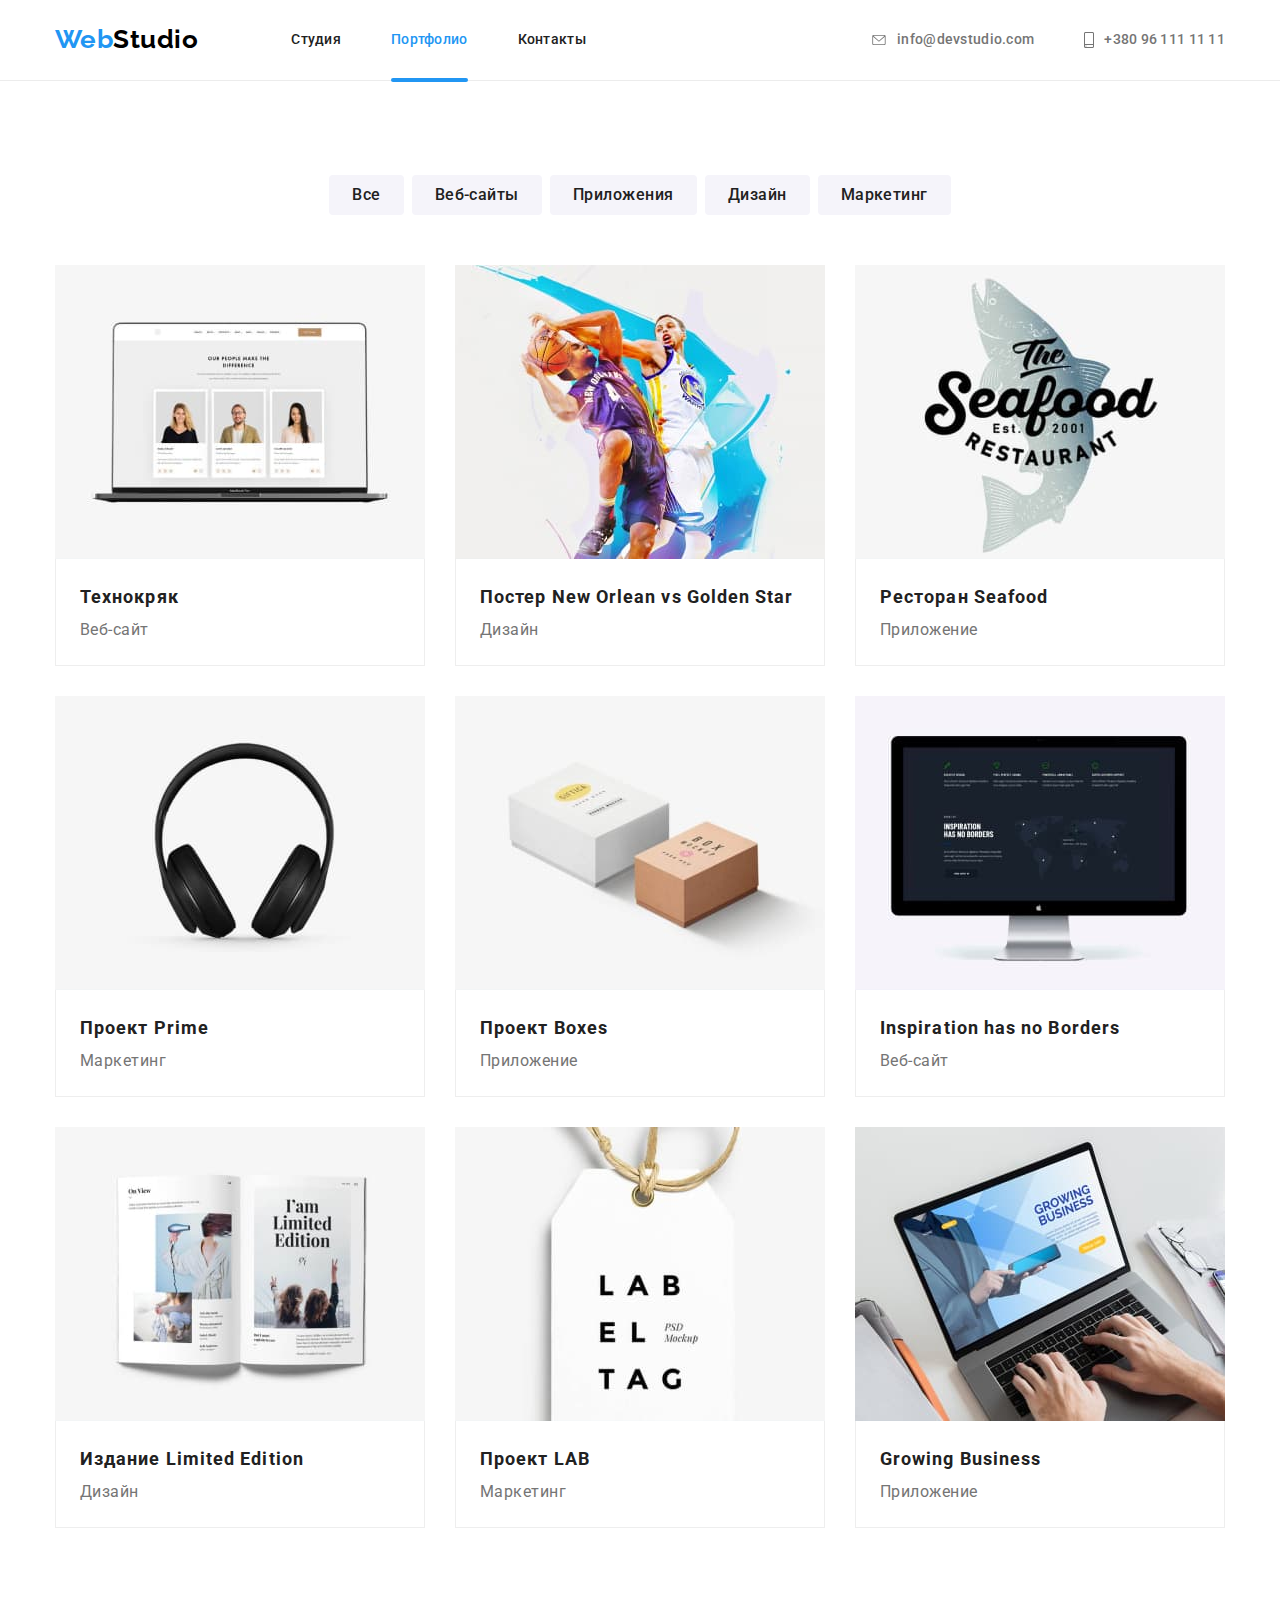
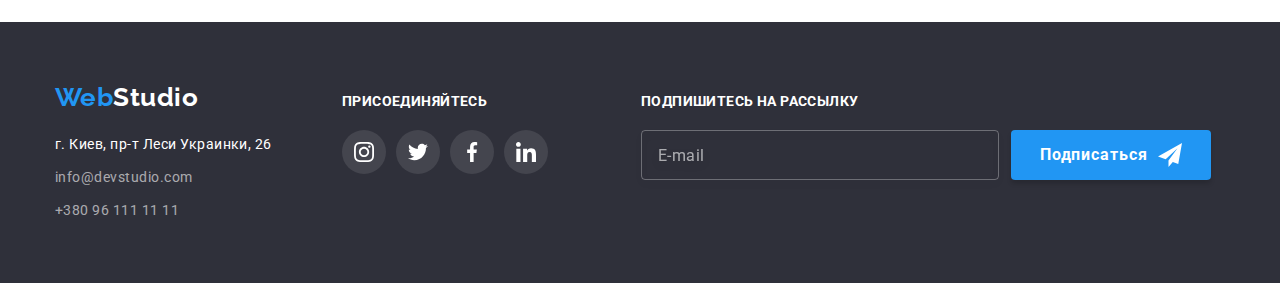
==== portfolio.html @ c9e6e108 "copy HW07" ====
<!DOCTYPE html>
<html lang="en">
  <head>
    <meta charset="UTF-8" />
    <meta http-equiv="X-UA-Compatible" content="IE=edge" />
    <meta name="viewport" content="width=device-width, initial-scale=1.0" />
    <link rel="preconnect" href="https://fonts.googleapis.com" />
    <link rel="preconnect" href="https://fonts.gstatic.com" crossorigin />
    <link
      href="https://fonts.googleapis.com/css2?family=Raleway:wght@700&family=Roboto:wght@400;500;700;900&display=swap"
      rel="stylesheet"
    />
    <link
      rel="stylesheet"
      href="https://cdnjs.cloudflare.com/ajax/libs/modern-normalize/1.1.0/modern-normalize.min.css"
    />
    <link rel="stylesheet" href="./css/main.min.css" />
    <title>Document</title>
  </head>
  <body>
    <!-- Шапка -->
    <header class="header">
      <div class="conteiner header__conteiner">
        <nav class="navigation">
          <a class="logo header__logo link" href="./index.html"
            ><span class="logo__label">Web</span>Studio</a
          >
          <ul class="navigation__list list">
            <li class="navigation__item">
              <a class="navigation__link link" href="./index.html">Студия</a>
            </li>
            <li class="navigation__item">
              <a class="navigation__link link navigation__link--active" href="./portfolio.html"
                >Портфолио</a
              >
            </li>
            <li class="navigation__item"><a class="navigation__link link" href="">Контакты</a></li>
          </ul>
        </nav>
        <ul class="header__contact contat-header list">
          <li class="contact-header__item">
            <a class="contact-header__link link" href="mailto:info@devstudio.com">
              <svg class="contact-header__icon" width="16" height="10">
                <use href="./images/icon/icon.svg#icon-envelope"></use></svg
              >info@devstudio.com</a
            >
          </li>
          <li class="contact-header__item">
            <a class="contact-header__link link" href="tel:+380961111111">
              <svg class="contact-header__icon" width="10" height="16">
                <use href="./images/icon/icon.svg#icon-smartphone"></use></svg
              >+380 96 111 11 11</a
            >
          </li>
        </ul>
      </div>
    </header>
    <main>
      <!-- карточки -->
      <section class="section">
        <div class="conteiner box-pro">
          <h1 class="visually-hidden">Портфолио</h1>
          <ul class="projects-btn list">
            <li class="btn-item"><button class="btn" type="button">Все</button></li>
            <li class="btn-item"><button class="btn" type="button">Веб-сайты</button></li>
            <li class="btn-item"><button class="btn" type="button">Приложения</button></li>
            <li class="btn-item"><button class="btn" type="button">Дизайн</button></li>
            <li class="btn-item"><button class="btn" type="button">Маркетинг</button></li>
          </ul>
        </div>
        <div class="conteiner">
          <ul class="projects-list list">
            <li class="projects-item">
              <div class="projects-overlay">
                <img src="./images/portfolio/img1.jpg" alt="фото веб-сайта" width="370" />
                <p class="overlay-text">
                  Технокряк это современная площадка распространения коронавируса. Компании
                  используют эту платформу для цифрового шпионажа и атак на защищённые сервера
                  конкурентов.
                </p>
              </div>
              <div class="card-box">
                <h2 class="project-h">Технокряк</h2>
                <p class="project-text">Веб-сайт</p>
              </div>
            </li>
            <li class="projects-item">
              <div class="projects-overlay">
                <img src="./images/portfolio/img2.jpg" alt="фото дизайна" width="370" />
                <p class="overlay-text">
                  Технокряк это современная площадка распространения коронавируса. Компании
                  используют эту платформу для цифрового шпионажа и атак на защищённые сервера
                  конкурентов.
                </p>
              </div>
              <div class="card-box">
                <h2 class="project-h">Постер New Orlean vs Golden Star</h2>
                <p class="project-text">Дизайн</p>
              </div>
            </li>
            <li class="projects-item">
              <div class="projects-overlay">
                <img src="./images/portfolio/img3.jpg" alt="фото приложения" width="370" />
                <p class="overlay-text">
                  Технокряк это современная площадка распространения коронавируса. Компании
                  используют эту платформу для цифрового шпионажа и атак на защищённые сервера
                  конкурентов.
                </p>
              </div>
              <div class="card-box">
                <h2 class="project-h">Ресторан Seafood</h2>
                <p class="project-text">Приложение</p>
              </div>
            </li>
            <li class="projects-item">
              <div class="projects-overlay">
                <img src="./images/portfolio/img4.jpg" alt="фото маркетинга" width="370" />
                <p class="overlay-text">
                  Технокряк это современная площадка распространения коронавируса. Компании
                  используют эту платформу для цифрового шпионажа и атак на защищённые сервера
                  конкурентов.
                </p>
              </div>
              <div class="card-box">
                <h2 class="project-h">Проект Prime</h2>
                <p class="project-text">Маркетинг</p>
              </div>
            </li>
            <li class="projects-item">
              <div class="projects-overlay">
                <img src="./images/portfolio/img5.jpg" alt="фото приложения" width="370" />
                <p class="overlay-text">
                  Технокряк это современная площадка распространения коронавируса. Компании
                  используют эту платформу для цифрового шпионажа и атак на защищённые сервера
                  конкурентов.
                </p>
              </div>
              <div class="card-box">
                <h2 class="project-h">Проект Boxes</h2>
                <p class="project-text">Приложение</p>
              </div>
            </li>
            <li class="projects-item">
              <div class="projects-overlay">
                <img src="./images/portfolio/img6.jpg" alt="фото веб-сайта" width="370" />
                <p class="overlay-text">
                  Технокряк это современная площадка распространения коронавируса. Компании
                  используют эту платформу для цифрового шпионажа и атак на защищённые сервера
                  конкурентов.
                </p>
              </div>
              <div class="card-box">
                <h2 class="project-h">Inspiration has no Borders</h2>
                <p class="project-text">Веб-сайт</p>
              </div>
            </li>
            <li class="projects-item">
              <div class="projects-overlay">
                <img src="./images/portfolio/img7.jpg" alt="фото дизайна" width="370" />
                <p class="overlay-text">
                  Технокряк это современная площадка распространения коронавируса. Компании
                  используют эту платформу для цифрового шпионажа и атак на защищённые сервера
                  конкурентов.
                </p>
              </div>
              <div class="card-box">
                <h2 class="project-h">Издание Limited Edition</h2>
                <p class="project-text">Дизайн</p>
              </div>
            </li>
            <li class="projects-item">
              <div class="projects-overlay">
                <img src="./images/portfolio/img8.jpg" alt="фото маркетинга" width="370" />
                <p class="overlay-text">
                  Технокряк это современная площадка распространения коронавируса. Компании
                  используют эту платформу для цифрового шпионажа и атак на защищённые сервера
                  конкурентов.
                </p>
              </div>
              <div class="card-box">
                <h2 class="project-h">Проект LAB</h2>
                <p class="project-text">Маркетинг</p>
              </div>
            </li>
            <li class="projects-item">
              <div class="projects-overlay">
                <img src="./images/portfolio/img9.jpg" alt="фото приложения" width="370" />
                <p class="overlay-text">
                  Технокряк это современная площадка распространения коронавируса. Компании
                  используют эту платформу для цифрового шпионажа и атак на защищённые сервера
                  конкурентов.
                </p>
              </div>
              <div class="card-box">
                <h2 class="project-h">Growing Business</h2>
                <p class="project-text">Приложение</p>
              </div>
            </li>
          </ul>
        </div>
      </section>
    </main>
    <footer class="footer">
      <div class="conteiner footer__conteiner">
        <div>
          <a class="logo footer__logo link" href="./index.html"
            ><span class="logo__label">Web</span>Studio</a
          >
          <address class="footer__address">
            <p class="footer__text">г. Киев, пр-т Леси Украинки, 26</p>
            <ul class="footer__contact list">
              <li class="footer__item">
                <a class="footer__link link" href="mailto:info@devstudio.com">info@devstudio.com</a>
              </li>
              <li class="footer__item">
                <a class="footer__link link" href="tel:+380961111111">+380 96 111 11 11</a>
              </li>
            </ul>
          </address>
        </div>
        <div class="socials footer__socials">
          <h2 class="socials__title">присоединяйтесь</h2>
          <ul class="socials__list list">
            <li class="socials__item">
              <a class="socials__link" href="https://www.instagram.com">
                <svg class="socials__icon" width="20" height="20">
                  <use href="./images/icon/icon.svg#icon-instagram"></use>
                </svg>
              </a>
            </li>
            <li class="socials__item">
              <a class="socials__link" href="https://www.twitter.com"
                ><svg class="socials__icon" width="20" height="20">
                  <use href="./images/icon/icon.svg#icon-twitter"></use></svg
              ></a>
            </li>
            <li class="socials__item">
              <a class="socials__link" href="https://www.facebook.com"
                ><svg class="socials__icon" width="20" height="20">
                  <use href="./images/icon/icon.svg#icon-facebook"></use></svg
              ></a>
            </li>
            <li class="socials__item">
              <a class="socials__link" href="https://www.linkedin.com"
                ><svg class="socials__icon" width="20" height="20">
                  <use href="./images/icon/icon.svg#icon-linkedin"></use></svg
              ></a>
            </li>
          </ul>
        </div>
        <div class="subscription footer__subscription">
          <h2 class="subscription__titel">Подпишитесь на рассылку</h2>
          <form class="subscription__form">
            <input class="subscription__input" type="email" name="email" placeholder="E-mail" />
            <button type="submit" class="button subscription__btn">
              Подписаться
              <svg class="subscription__icon" width="24" height="24">
                <use href="./images/icon/icon.svg#icon-send"></use>
              </svg>
            </button>
          </form>
        </div>
      </div>
    </footer>
  </body>
</html>
---- css/main.min.css ----
ul,h1,h2,h3,p{margin-top:0;margin-bottom:0;padding:0}img{display:block;max-width:100%}body{font-family:"Roboto",sans-serif;font-weight:400;letter-spacing:.03em;color:#212121;background-color:#fff}.link{text-decoration:none}.list{list-style:none}.visually-hidden{position:absolute;white-space:nowrap;width:1px;height:1px;overflow:hidden;border:0;padding:0;clip:rect(0 0 0 0);clip-path:inset(50%);margin:-1px}.conteiner{width:1200px;padding:0 15px;margin:0 auto}.section{padding:94px 0}.header{padding-top:24px;padding-bottom:25px;border-bottom:1px solid #ececec}.header__conteiner{display:flex;align-items:center}.header__logo{margin-right:93px;color:#000}.header__contact{display:flex;margin-left:auto}.contact-header__item:not(:last-child){margin-right:50px}.contact-header__icon{margin-right:10px;fill:currentColor}.contact-header__link{display:flex;align-items:center;font-weight:500;font-size:14px;line-height:1.14;letter-spacing:.02em;color:#757575;transition:color 250ms cubic-bezier(0.4, 0, 0.2, 1)}.contact-header__link:hover,.contact-header__link:focus{color:#2196f3}.logo{font-family:"Raleway";font-weight:700;font-size:26px;line-height:1.2}.logo__label{color:#2196f3}.navigation{display:flex;align-items:center}.navigation__list{display:flex}.navigation__item{position:relative}.navigation__item:not(:last-child){margin-right:50px}.navigation__link{font-weight:500;font-size:14px;line-height:1.14;letter-spacing:.02em;color:#212121;transition:color 250ms cubic-bezier(0.4, 0, 0.2, 1)}.navigation__link:hover,.navigation__link:focus{color:#2196f3}.navigation__link--active{color:#2196f3}.navigation__link--active::after{content:"";display:block;position:absolute;top:48px;width:100%;height:4px;background-color:#2196f3;border-radius:2px}.hero{max-width:1600px;height:600px;background-image:linear-gradient(rgba(56, 47, 58, 0.4), rgba(56, 47, 58, 0.4)),url(../images/icon/hero.jpg);background-position:center;background-repeat:no-repeat;padding:200px 0;background-color:#2f303a;text-align:center}.hero--center{margin-right:auto;margin-left:auto}.hero__title{margin-bottom:30px;font-weight:900;font-size:44px;line-height:1.36;text-align:center;letter-spacing:.06em;text-transform:uppercase;color:#fff}.hero__btn{transition:background-color 250ms cubic-bezier(0.4, 0, 0.2, 1)}.hero__btn:hover,.hero__btn:focus{background-color:#188ce8}.button{width:200px;height:50px;font-weight:700;font-size:16px;line-height:1.88;letter-spacing:.06em;color:#fff;background-color:#2196f3;box-shadow:0px 4px 4px rgba(0,0,0,.15);border-radius:4px;border:1px solid rgba(0,0,0,0);cursor:pointer}.features{display:flex}.features__item{width:270px}.features__item:not(:last-child){margin-right:30px}.features__title{margin-bottom:10px;font-weight:700;font-size:14px;line-height:1.14;text-transform:uppercase}.features__box{display:flex;justify-content:center;align-items:center;margin-bottom:30px;background-color:#f5f4fa;border-radius:4px;width:270px;height:120px}.features__text{font-size:14px;line-height:1.71;color:#757575}.work{padding-bottom:94px}.work__title{margin-bottom:50px;font-weight:700;font-size:36px;line-height:1.17;text-align:center}.work__list{display:flex}.work__item{position:relative}.work__item:not(:last-child){margin-right:30px}.work__text{position:absolute;bottom:0;display:flex;justify-content:center;align-items:center;width:100%;height:70px;font-weight:700;font-size:14px;line-height:1.14;text-align:center;letter-spacing:.03em;text-transform:uppercase;color:#fff;background-color:rgba(47,48,58,.8)}.team{background-color:#f5f4fa}.team__title{margin-bottom:50px;font-weight:700;font-size:36px;line-height:1.17;text-align:center}.team__list{display:flex}.team__item{background:#fff;box-shadow:0px 1px 3px rgba(0,0,0,.12),0px 1px 1px rgba(0,0,0,.14),0px 2px 1px rgba(0,0,0,.2);border-radius:0px 0px 4px 4px}.team__item:not(:last-child){margin-right:30px}.team-box{padding:30px 0 16px 0}.team-name{margin-bottom:10px;font-weight:500;font-size:16px;line-height:1.19;text-align:center}.team-prof{font-size:16px;line-height:1.19;text-align:center;color:#757575}.master-soc-list{display:flex;align-items:center;justify-content:center;padding:0 32px 30px 32px}.master-soc-link{width:44px;height:44px;display:flex;justify-content:center;align-items:center;border-radius:50%;fill:#afb1b8;transition:background-color 250ms cubic-bezier(0.4, 0, 0.2, 1),fill 250ms cubic-bezier(0.4, 0, 0.2, 1)}.master-soc-link:hover,.master-soc-link:focus{fill:#fff;background-color:#2196f3}.master-soc-item:not(:last-child){margin-right:10px}.clients{margin-bottom:50px;font-weight:700;font-size:36px;line-height:1.16;text-align:center;letter-spacing:.03em}.clients-list{display:flex}.clients-link{display:flex;align-items:center;justify-content:center;fill:#afb1b8;width:170px;height:92px;border:1px solid #afb1b8;border-radius:4px;transition:border 250ms cubic-bezier(0.4, 0, 0.2, 1),fill 250ms cubic-bezier(0.4, 0, 0.2, 1)}.clients-link:hover,.clients-link:focus{border:1px solid #2196f3;fill:#2196f3}.clients-item:not(:last-child){margin-right:30px}.footer{padding:60px 0;background-color:#2f303a}.footer__conteiner{display:flex;align-items:baseline}.footer__logo{margin-bottom:20px;display:inline-block;color:#fff}.footer__text{margin-bottom:9px;font-style:normal;font-size:14px;line-height:1.71;color:#fff}.footer__item:first-child{margin-bottom:9px}.footer__link{display:inline-block;font-style:normal;font-size:14px;line-height:1.71;color:rgba(255,255,255,.6);transition:color 250ms cubic-bezier(0.4, 0, 0.2, 1)}.footer__link:hover,.footer__link:focus{color:#2196f3}.footer__socials{margin-left:70px}.socials__title{margin-bottom:20px;font-weight:700;font-size:14px;line-height:1.14;letter-spacing:.03em;text-transform:uppercase;color:#fff}.socials__list{display:flex}.socials__item:not(:last-child){margin-right:10px}.socials__link{width:44px;height:44px;border-radius:50px;display:flex;justify-content:center;align-items:center;fill:#fff;background-color:rgba(255,255,255,.1);transition:background-color 250ms cubic-bezier(0.4, 0, 0.2, 1)}.socials__link:hover,.socials__link:focus{background-color:#2196f3}.footer__subscription{margin-left:93px}.subscription__titel{margin-bottom:20px;font-weight:700;font-size:14px;line-height:1.14;letter-spacing:.03em;text-transform:uppercase;color:#fff}.subscription__form{display:flex;align-items:center}.subscription__input{display:block;margin-right:12px;padding-left:16px;width:358px;height:50px;border:1px solid rgba(255,255,255,.3);filter:drop-shadow(0px 4px 4px rgba(0, 0, 0, 0.15));border-radius:4px;background-color:rgba(0,0,0,0);color:rgba(255,255,255,.6)}.subscription__input::placeholder{font-size:16px;line-height:1.25;letter-spacing:.03em;color:rgba(255,255,255,.6)}.subscription__btn{display:flex;align-items:center;justify-content:center}.subscription__icon{margin-left:10px;fill:#fff}.box-pro{margin-bottom:50px}.projects-btn{display:flex;justify-content:center}.btn-item:not(:last-child){margin-right:8px}.btn{padding:6px 22px;border-radius:4px;border:1px solid rgba(0,0,0,0);font-family:"Roboto";font-weight:500;font-size:16px;line-height:1.62;text-align:center;letter-spacing:.03em;color:#212121;background:#f5f4fa;cursor:pointer;transition:color 250ms cubic-bezier(0.4, 0, 0.2, 1),background-color 250ms cubic-bezier(0.4, 0, 0.2, 1),box-shadow 250ms cubic-bezier(0.4, 0, 0.2, 1),border-radius 250ms cubic-bezier(0.4, 0, 0.2, 1)}.btn:hover,.btn:focus{background-color:#2196f3;color:#fff;box-shadow:0px 3px 1px rgba(0,0,0,.1),0px 1px 2px rgba(0,0,0,.08),0px 2px 2px rgba(0,0,0,.12);border-radius:4px}.projects-list{padding:0;margin:0;display:flex;flex-wrap:wrap;margin-top:-30px;margin-left:-30px}.projects-item{flex-basis:calc(33.3333333333% - 30px);margin-top:30px;margin-left:30px;cursor:pointer;transition:box-shadow 250ms cubic-bezier(0.4, 0, 0.2, 1)}.projects-item:hover,.projects-item:focus{box-shadow:0px 1px 1px rgba(0,0,0,.12),0px 4px 4px rgba(0,0,0,.06),1px 4px 6px rgba(0,0,0,.16)}.projects-overlay{position:relative;overflow:hidden}.overlay-text{position:absolute;top:0;left:0;height:100%;padding:63px 24px;font-size:18px;line-height:1.56;letter-spacing:.03em;color:#fff;background-color:rgba(33,150,243,.9);transform:translateY(100%);transition:transform 250ms cubic-bezier(0.4, 0, 0.2, 1)}.projects-item:hover .overlay-text{transform:translateY(0)}.card-box{padding:20px 24px;border-width:0 1px 1px 1px;border-style:solid;border-color:#eee}.project-h{font-size:18px;line-height:2;letter-spacing:.06em}.project-text{font-size:16px;line-height:1.88;color:#757575}.backdrop{position:fixed;top:0;left:0;width:100%;height:100%;background-color:rgba(0,0,0,.2);transition:opacity 250ms cubic-bezier(0.4, 0, 0.2, 1),visibility 250ms cubic-bezier(0.4, 0, 0.2, 1)}.backdrop.is-hidden .modal{transform:scale(1.5)}.modal{position:absolute;top:50%;left:50%;transform:translate(-50%, -50%) scale(1);padding:40px;width:528px;height:581px;background:#fff;box-shadow:0px 1px 3px rgba(0,0,0,.12),0px 1px 1px rgba(0,0,0,.14),0px 2px 1px rgba(0,0,0,.2);border-radius:4px;transition:transform 250ms cubic-bezier(0.4, 0, 0.2, 1)}.modal-btm{position:absolute;top:8px;right:8px;display:flex;justify-content:center;align-items:center;width:30px;height:30px;background-color:#fff;border:1px solid rgba(0,0,0,.1);border-radius:50%;cursor:pointer;fill:#000}.modal-btm:hover,.modal-btm:focus{fill:#2196f3}.is-hidden{opacity:0;pointer-events:none;visibility:hidden}.modal-text{margin-bottom:12px;font-weight:700;font-size:20px;line-height:1.15;text-align:center;letter-spacing:.03em}.modal-label{font-size:12px;line-height:1.16;letter-spacing:.01em;color:#757575}.label-name{display:inline-block;margin-bottom:4px}.modal-input{position:relative;padding-left:42px;width:448px;height:40px;border:1px solid rgba(33,33,33,.2);box-sizing:border-box;border-radius:4px;cursor:pointer;transition:border 250ms cubic-bezier(0.4, 0, 0.2, 1),outline 250ms cubic-bezier(0.4, 0, 0.2, 1)}.modal-label:focus-within .modal-input{border:1px solid #2196f3;outline:rgba(0,0,0,0)}.input-wrap{position:relative;margin-bottom:10px}.modal-input-icon{position:absolute;top:50%;left:12px;transition:fill 250ms cubic-bezier(0.4, 0, 0.2, 1)}.modal-label:focus-within .modal-input-icon{fill:#2196f3}.modal-textarea{padding:12px 16px;margin-bottom:20px;width:448px;height:120px;resize:none;border:1px solid rgba(33,33,33,.2);box-sizing:border-box;border-radius:4px;transition:border 250ms cubic-bezier(0.4, 0, 0.2, 1),outline 250ms cubic-bezier(0.4, 0, 0.2, 1)}.modal-textarea::placeholder{font-size:12px;line-height:1.16;letter-spacing:.01em;color:rgba(117,117,117,.5)}.modal-label:focus-within .modal-textarea{border:1px solid #2196f3;outline:rgba(0,0,0,0)}.modal-checkbox{display:flex;align-items:center;justify-content:center;margin-bottom:20px;font-weight:400;font-size:14px;line-height:1.71;letter-spacing:.03em;color:#757575}.checkbox-icon{display:inline-block;margin-right:7px;width:16px;height:15px;border:2px solid #212121;border-radius:3px;background-image:url(../images/icon/Vector.svg);background-repeat:no-repeat;background-size:contain;background-position:50% 50%;transition:border 250ms cubic-bezier(0.4, 0, 0.2, 1),background-color 250ms cubic-bezier(0.4, 0, 0.2, 1)}.modal-check:checked+.checkbox-icon{background-color:#2196f3;border:rgba(0,0,0,0)}.checkbox-text{text-decoration:underline;color:#2196f3}.modal-button{display:block;margin-right:auto;margin-left:auto;width:200px;height:50px;font-weight:700;font-size:16px;line-height:1.88;letter-spacing:.06em;box-shadow:0px 4px 4px rgba(0,0,0,.15);border-radius:4px;background-color:#2196f3;color:#fff;border:rgba(0,0,0,0);text-align:center;cursor:pointer;transition:background-color 250ms cubic-bezier(0.4, 0, 0.2, 1)}.modal-button:focus,.modal-button:hover{background:#188ce8}/*# sourceMappingURL=main.min.css.map */
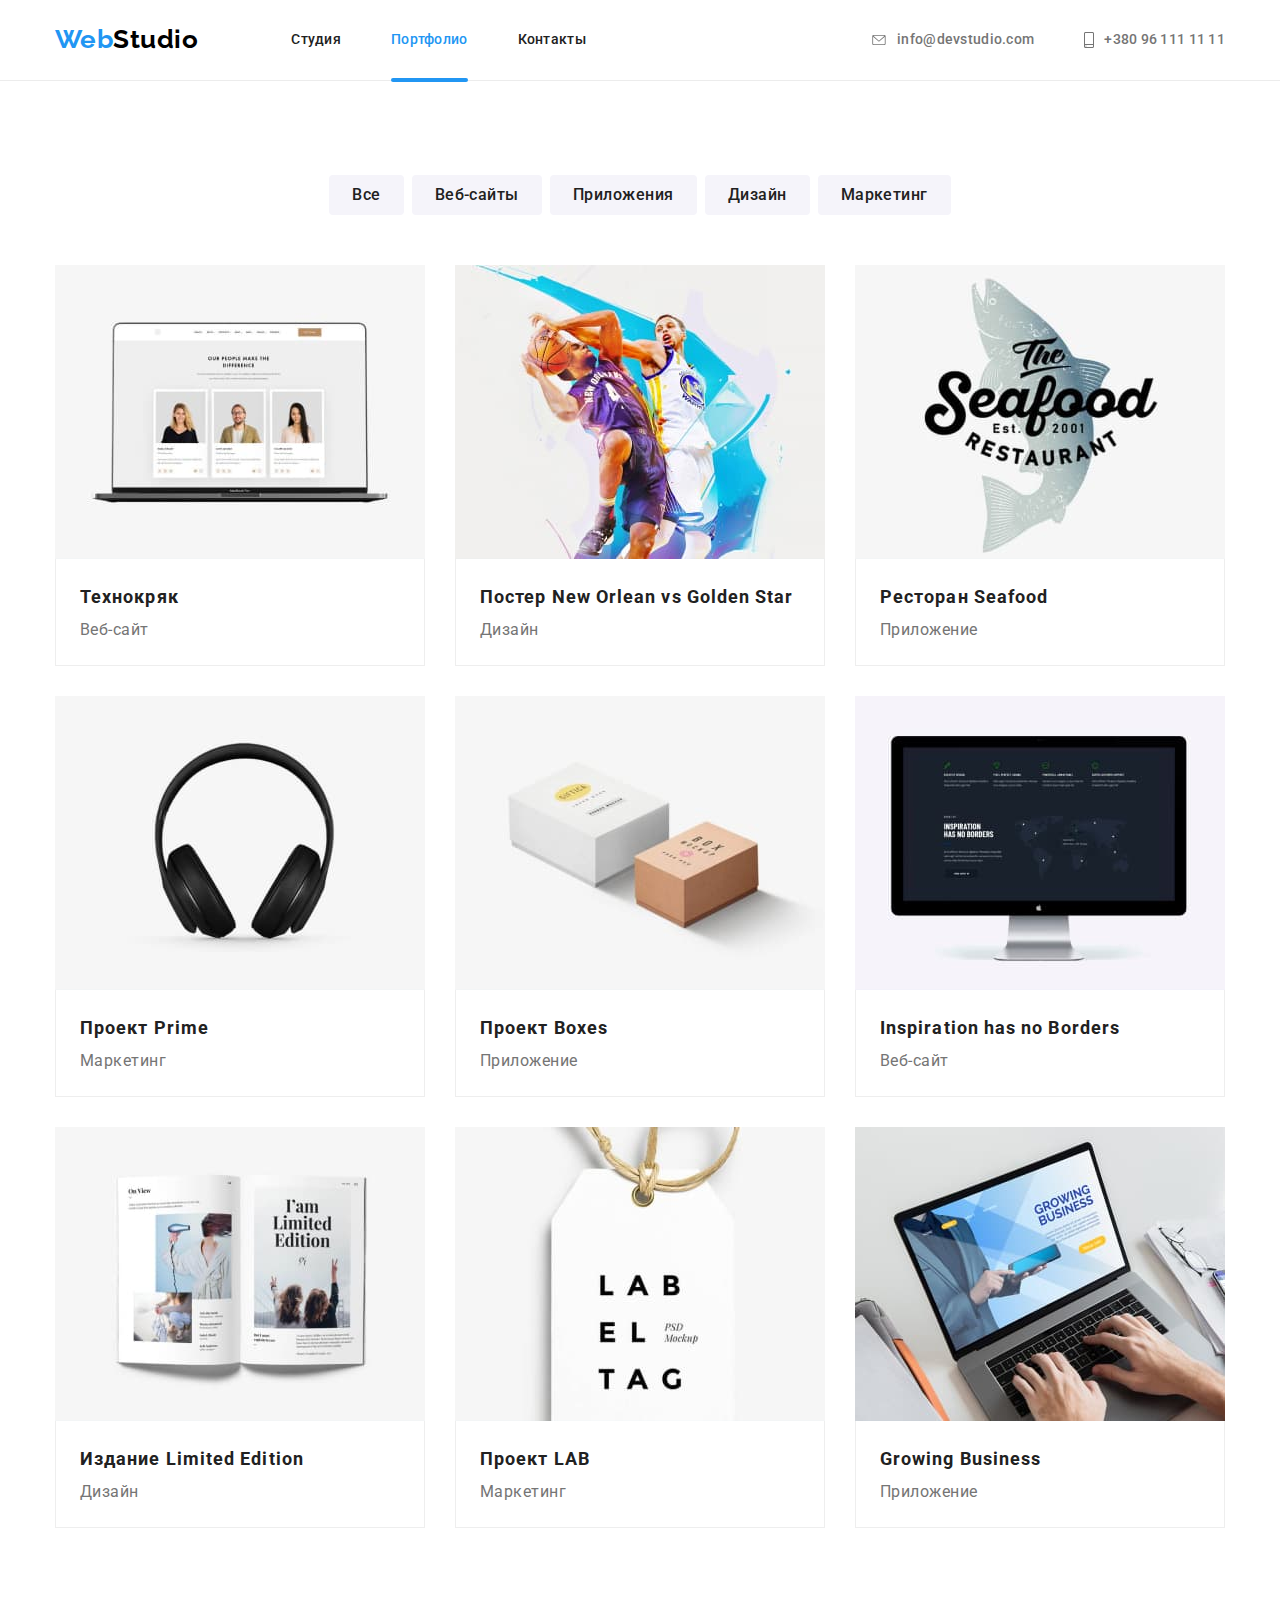
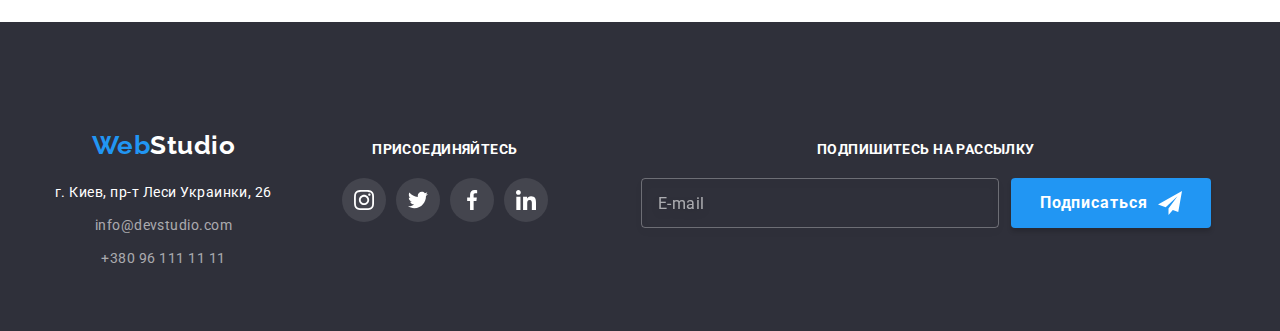
==== commit f013bf23: "update footer to portfolio" ====
--- a/portfolio.html
+++ b/portfolio.html
@@ -202,51 +202,55 @@
     </main>
     <footer class="footer">
       <div class="conteiner footer__conteiner">
-        <div>
-          <a class="logo footer__logo link" href="./index.html"
-            ><span class="logo__label">Web</span>Studio</a
-          >
-          <address class="footer__address">
-            <p class="footer__text">г. Киев, пр-т Леси Украинки, 26</p>
-            <ul class="footer__contact list">
-              <li class="footer__item">
-                <a class="footer__link link" href="mailto:info@devstudio.com">info@devstudio.com</a>
-              </li>
-              <li class="footer__item">
-                <a class="footer__link link" href="tel:+380961111111">+380 96 111 11 11</a>
+        <div class="footer__box">
+          <div>
+            <a class="logo footer__logo link" href="./index.html"
+              ><span class="logo__label">Web</span>Studio</a
+            >
+            <address class="footer__address">
+              <p class="footer__text">г. Киев, пр-т Леси Украинки, 26</p>
+              <ul class="footer__contact list">
+                <li class="footer__item">
+                  <a class="footer__link link" href="mailto:info@devstudio.com"
+                    >info@devstudio.com</a
+                  >
+                </li>
+                <li class="footer__item">
+                  <a class="footer__link link" href="tel:+380961111111">+380 96 111 11 11</a>
+                </li>
+              </ul>
+            </address>
+          </div>
+          <div class="socials footer__socials">
+            <h2 class="socials__title">присоединяйтесь</h2>
+            <ul class="socials__list list">
+              <li class="socials__item">
+                <a class="socials__link" href="https://www.instagram.com">
+                  <svg class="socials__icon" width="20" height="20">
+                    <use href="./images/icon/icon.svg#icon-instagram"></use>
+                  </svg>
+                </a>
+              </li>
+              <li class="socials__item">
+                <a class="socials__link" href="https://www.twitter.com"
+                  ><svg class="socials__icon" width="20" height="20">
+                    <use href="./images/icon/icon.svg#icon-twitter"></use></svg
+                ></a>
+              </li>
+              <li class="socials__item">
+                <a class="socials__link" href="https://www.facebook.com"
+                  ><svg class="socials__icon" width="20" height="20">
+                    <use href="./images/icon/icon.svg#icon-facebook"></use></svg
+                ></a>
+              </li>
+              <li class="socials__item">
+                <a class="socials__link" href="https://www.linkedin.com"
+                  ><svg class="socials__icon" width="20" height="20">
+                    <use href="./images/icon/icon.svg#icon-linkedin"></use></svg
+                ></a>
               </li>
             </ul>
-          </address>
-        </div>
-        <div class="socials footer__socials">
-          <h2 class="socials__title">присоединяйтесь</h2>
-          <ul class="socials__list list">
-            <li class="socials__item">
-              <a class="socials__link" href="https://www.instagram.com">
-                <svg class="socials__icon" width="20" height="20">
-                  <use href="./images/icon/icon.svg#icon-instagram"></use>
-                </svg>
-              </a>
-            </li>
-            <li class="socials__item">
-              <a class="socials__link" href="https://www.twitter.com"
-                ><svg class="socials__icon" width="20" height="20">
-                  <use href="./images/icon/icon.svg#icon-twitter"></use></svg
-              ></a>
-            </li>
-            <li class="socials__item">
-              <a class="socials__link" href="https://www.facebook.com"
-                ><svg class="socials__icon" width="20" height="20">
-                  <use href="./images/icon/icon.svg#icon-facebook"></use></svg
-              ></a>
-            </li>
-            <li class="socials__item">
-              <a class="socials__link" href="https://www.linkedin.com"
-                ><svg class="socials__icon" width="20" height="20">
-                  <use href="./images/icon/icon.svg#icon-linkedin"></use></svg
-              ></a>
-            </li>
-          </ul>
+          </div>
         </div>
         <div class="subscription footer__subscription">
           <h2 class="subscription__titel">Подпишитесь на рассылку</h2>
--- a/css/main.min.css
+++ b/css/main.min.css
@@ -1 +1 @@
-ul,h1,h2,h3,p{margin-top:0;margin-bottom:0;padding:0}img{display:block;max-width:100%}body{font-family:"Roboto",sans-serif;font-weight:400;letter-spacing:.03em;color:#212121;background-color:#fff}.link{text-decoration:none}.list{list-style:none}.visually-hidden{position:absolute;white-space:nowrap;width:1px;height:1px;overflow:hidden;border:0;padding:0;clip:rect(0 0 0 0);clip-path:inset(50%);margin:-1px}.conteiner{width:1200px;padding:0 15px;margin:0 auto}.section{padding:94px 0}.header{padding-top:24px;padding-bottom:25px;border-bottom:1px solid #ececec}.header__conteiner{display:flex;align-items:center}.header__logo{margin-right:93px;color:#000}.header__contact{display:flex;margin-left:auto}.contact-header__item:not(:last-child){margin-right:50px}.contact-header__icon{margin-right:10px;fill:currentColor}.contact-header__link{display:flex;align-items:center;font-weight:500;font-size:14px;line-height:1.14;letter-spacing:.02em;color:#757575;transition:color 250ms cubic-bezier(0.4, 0, 0.2, 1)}.contact-header__link:hover,.contact-header__link:focus{color:#2196f3}.logo{font-family:"Raleway";font-weight:700;font-size:26px;line-height:1.2}.logo__label{color:#2196f3}.navigation{display:flex;align-items:center}.navigation__list{display:flex}.navigation__item{position:relative}.navigation__item:not(:last-child){margin-right:50px}.navigation__link{font-weight:500;font-size:14px;line-height:1.14;letter-spacing:.02em;color:#212121;transition:color 250ms cubic-bezier(0.4, 0, 0.2, 1)}.navigation__link:hover,.navigation__link:focus{color:#2196f3}.navigation__link--active{color:#2196f3}.navigation__link--active::after{content:"";display:block;position:absolute;top:48px;width:100%;height:4px;background-color:#2196f3;border-radius:2px}.hero{max-width:1600px;height:600px;background-image:linear-gradient(rgba(56, 47, 58, 0.4), rgba(56, 47, 58, 0.4)),url(../images/icon/hero.jpg);background-position:center;background-repeat:no-repeat;padding:200px 0;background-color:#2f303a;text-align:center}.hero--center{margin-right:auto;margin-left:auto}.hero__title{margin-bottom:30px;font-weight:900;font-size:44px;line-height:1.36;text-align:center;letter-spacing:.06em;text-transform:uppercase;color:#fff}.hero__btn{transition:background-color 250ms cubic-bezier(0.4, 0, 0.2, 1)}.hero__btn:hover,.hero__btn:focus{background-color:#188ce8}.button{width:200px;height:50px;font-weight:700;font-size:16px;line-height:1.88;letter-spacing:.06em;color:#fff;background-color:#2196f3;box-shadow:0px 4px 4px rgba(0,0,0,.15);border-radius:4px;border:1px solid rgba(0,0,0,0);cursor:pointer}.features{display:flex}.features__item{width:270px}.features__item:not(:last-child){margin-right:30px}.features__title{margin-bottom:10px;font-weight:700;font-size:14px;line-height:1.14;text-transform:uppercase}.features__box{display:flex;justify-content:center;align-items:center;margin-bottom:30px;background-color:#f5f4fa;border-radius:4px;width:270px;height:120px}.features__text{font-size:14px;line-height:1.71;color:#757575}.work{padding-bottom:94px}.work__title{margin-bottom:50px;font-weight:700;font-size:36px;line-height:1.17;text-align:center}.work__list{display:flex}.work__item{position:relative}.work__item:not(:last-child){margin-right:30px}.work__text{position:absolute;bottom:0;display:flex;justify-content:center;align-items:center;width:100%;height:70px;font-weight:700;font-size:14px;line-height:1.14;text-align:center;letter-spacing:.03em;text-transform:uppercase;color:#fff;background-color:rgba(47,48,58,.8)}.team{background-color:#f5f4fa}.team__title{margin-bottom:50px;font-weight:700;font-size:36px;line-height:1.17;text-align:center}.team__list{display:flex}.team__item{background:#fff;box-shadow:0px 1px 3px rgba(0,0,0,.12),0px 1px 1px rgba(0,0,0,.14),0px 2px 1px rgba(0,0,0,.2);border-radius:0px 0px 4px 4px}.team__item:not(:last-child){margin-right:30px}.team-box{padding:30px 0 16px 0}.team-name{margin-bottom:10px;font-weight:500;font-size:16px;line-height:1.19;text-align:center}.team-prof{font-size:16px;line-height:1.19;text-align:center;color:#757575}.master-soc-list{display:flex;align-items:center;justify-content:center;padding:0 32px 30px 32px}.master-soc-link{width:44px;height:44px;display:flex;justify-content:center;align-items:center;border-radius:50%;fill:#afb1b8;transition:background-color 250ms cubic-bezier(0.4, 0, 0.2, 1),fill 250ms cubic-bezier(0.4, 0, 0.2, 1)}.master-soc-link:hover,.master-soc-link:focus{fill:#fff;background-color:#2196f3}.master-soc-item:not(:last-child){margin-right:10px}.clients{margin-bottom:50px;font-weight:700;font-size:36px;line-height:1.16;text-align:center;letter-spacing:.03em}.clients-list{display:flex}.clients-link{display:flex;align-items:center;justify-content:center;fill:#afb1b8;width:170px;height:92px;border:1px solid #afb1b8;border-radius:4px;transition:border 250ms cubic-bezier(0.4, 0, 0.2, 1),fill 250ms cubic-bezier(0.4, 0, 0.2, 1)}.clients-link:hover,.clients-link:focus{border:1px solid #2196f3;fill:#2196f3}.clients-item:not(:last-child){margin-right:30px}.footer{padding:60px 0;background-color:#2f303a}.footer__conteiner{display:flex;align-items:baseline}.footer__logo{margin-bottom:20px;display:inline-block;color:#fff}.footer__text{margin-bottom:9px;font-style:normal;font-size:14px;line-height:1.71;color:#fff}.footer__item:first-child{margin-bottom:9px}.footer__link{display:inline-block;font-style:normal;font-size:14px;line-height:1.71;color:rgba(255,255,255,.6);transition:color 250ms cubic-bezier(0.4, 0, 0.2, 1)}.footer__link:hover,.footer__link:focus{color:#2196f3}.footer__socials{margin-left:70px}.socials__title{margin-bottom:20px;font-weight:700;font-size:14px;line-height:1.14;letter-spacing:.03em;text-transform:uppercase;color:#fff}.socials__list{display:flex}.socials__item:not(:last-child){margin-right:10px}.socials__link{width:44px;height:44px;border-radius:50px;display:flex;justify-content:center;align-items:center;fill:#fff;background-color:rgba(255,255,255,.1);transition:background-color 250ms cubic-bezier(0.4, 0, 0.2, 1)}.socials__link:hover,.socials__link:focus{background-color:#2196f3}.footer__subscription{margin-left:93px}.subscription__titel{margin-bottom:20px;font-weight:700;font-size:14px;line-height:1.14;letter-spacing:.03em;text-transform:uppercase;color:#fff}.subscription__form{display:flex;align-items:center}.subscription__input{display:block;margin-right:12px;padding-left:16px;width:358px;height:50px;border:1px solid rgba(255,255,255,.3);filter:drop-shadow(0px 4px 4px rgba(0, 0, 0, 0.15));border-radius:4px;background-color:rgba(0,0,0,0);color:rgba(255,255,255,.6)}.subscription__input::placeholder{font-size:16px;line-height:1.25;letter-spacing:.03em;color:rgba(255,255,255,.6)}.subscription__btn{display:flex;align-items:center;justify-content:center}.subscription__icon{margin-left:10px;fill:#fff}.box-pro{margin-bottom:50px}.projects-btn{display:flex;justify-content:center}.btn-item:not(:last-child){margin-right:8px}.btn{padding:6px 22px;border-radius:4px;border:1px solid rgba(0,0,0,0);font-family:"Roboto";font-weight:500;font-size:16px;line-height:1.62;text-align:center;letter-spacing:.03em;color:#212121;background:#f5f4fa;cursor:pointer;transition:color 250ms cubic-bezier(0.4, 0, 0.2, 1),background-color 250ms cubic-bezier(0.4, 0, 0.2, 1),box-shadow 250ms cubic-bezier(0.4, 0, 0.2, 1),border-radius 250ms cubic-bezier(0.4, 0, 0.2, 1)}.btn:hover,.btn:focus{background-color:#2196f3;color:#fff;box-shadow:0px 3px 1px rgba(0,0,0,.1),0px 1px 2px rgba(0,0,0,.08),0px 2px 2px rgba(0,0,0,.12);border-radius:4px}.projects-list{padding:0;margin:0;display:flex;flex-wrap:wrap;margin-top:-30px;margin-left:-30px}.projects-item{flex-basis:calc(33.3333333333% - 30px);margin-top:30px;margin-left:30px;cursor:pointer;transition:box-shadow 250ms cubic-bezier(0.4, 0, 0.2, 1)}.projects-item:hover,.projects-item:focus{box-shadow:0px 1px 1px rgba(0,0,0,.12),0px 4px 4px rgba(0,0,0,.06),1px 4px 6px rgba(0,0,0,.16)}.projects-overlay{position:relative;overflow:hidden}.overlay-text{position:absolute;top:0;left:0;height:100%;padding:63px 24px;font-size:18px;line-height:1.56;letter-spacing:.03em;color:#fff;background-color:rgba(33,150,243,.9);transform:translateY(100%);transition:transform 250ms cubic-bezier(0.4, 0, 0.2, 1)}.projects-item:hover .overlay-text{transform:translateY(0)}.card-box{padding:20px 24px;border-width:0 1px 1px 1px;border-style:solid;border-color:#eee}.project-h{font-size:18px;line-height:2;letter-spacing:.06em}.project-text{font-size:16px;line-height:1.88;color:#757575}.backdrop{position:fixed;top:0;left:0;width:100%;height:100%;background-color:rgba(0,0,0,.2);transition:opacity 250ms cubic-bezier(0.4, 0, 0.2, 1),visibility 250ms cubic-bezier(0.4, 0, 0.2, 1)}.backdrop.is-hidden .modal{transform:scale(1.5)}.modal{position:absolute;top:50%;left:50%;transform:translate(-50%, -50%) scale(1);padding:40px;width:528px;height:581px;background:#fff;box-shadow:0px 1px 3px rgba(0,0,0,.12),0px 1px 1px rgba(0,0,0,.14),0px 2px 1px rgba(0,0,0,.2);border-radius:4px;transition:transform 250ms cubic-bezier(0.4, 0, 0.2, 1)}.modal-btm{position:absolute;top:8px;right:8px;display:flex;justify-content:center;align-items:center;width:30px;height:30px;background-color:#fff;border:1px solid rgba(0,0,0,.1);border-radius:50%;cursor:pointer;fill:#000}.modal-btm:hover,.modal-btm:focus{fill:#2196f3}.is-hidden{opacity:0;pointer-events:none;visibility:hidden}.modal-text{margin-bottom:12px;font-weight:700;font-size:20px;line-height:1.15;text-align:center;letter-spacing:.03em}.modal-label{font-size:12px;line-height:1.16;letter-spacing:.01em;color:#757575}.label-name{display:inline-block;margin-bottom:4px}.modal-input{position:relative;padding-left:42px;width:448px;height:40px;border:1px solid rgba(33,33,33,.2);box-sizing:border-box;border-radius:4px;cursor:pointer;transition:border 250ms cubic-bezier(0.4, 0, 0.2, 1),outline 250ms cubic-bezier(0.4, 0, 0.2, 1)}.modal-label:focus-within .modal-input{border:1px solid #2196f3;outline:rgba(0,0,0,0)}.input-wrap{position:relative;margin-bottom:10px}.modal-input-icon{position:absolute;top:50%;left:12px;transition:fill 250ms cubic-bezier(0.4, 0, 0.2, 1)}.modal-label:focus-within .modal-input-icon{fill:#2196f3}.modal-textarea{padding:12px 16px;margin-bottom:20px;width:448px;height:120px;resize:none;border:1px solid rgba(33,33,33,.2);box-sizing:border-box;border-radius:4px;transition:border 250ms cubic-bezier(0.4, 0, 0.2, 1),outline 250ms cubic-bezier(0.4, 0, 0.2, 1)}.modal-textarea::placeholder{font-size:12px;line-height:1.16;letter-spacing:.01em;color:rgba(117,117,117,.5)}.modal-label:focus-within .modal-textarea{border:1px solid #2196f3;outline:rgba(0,0,0,0)}.modal-checkbox{display:flex;align-items:center;justify-content:center;margin-bottom:20px;font-weight:400;font-size:14px;line-height:1.71;letter-spacing:.03em;color:#757575}.checkbox-icon{display:inline-block;margin-right:7px;width:16px;height:15px;border:2px solid #212121;border-radius:3px;background-image:url(../images/icon/Vector.svg);background-repeat:no-repeat;background-size:contain;background-position:50% 50%;transition:border 250ms cubic-bezier(0.4, 0, 0.2, 1),background-color 250ms cubic-bezier(0.4, 0, 0.2, 1)}.modal-check:checked+.checkbox-icon{background-color:#2196f3;border:rgba(0,0,0,0)}.checkbox-text{text-decoration:underline;color:#2196f3}.modal-button{display:block;margin-right:auto;margin-left:auto;width:200px;height:50px;font-weight:700;font-size:16px;line-height:1.88;letter-spacing:.06em;box-shadow:0px 4px 4px rgba(0,0,0,.15);border-radius:4px;background-color:#2196f3;color:#fff;border:rgba(0,0,0,0);text-align:center;cursor:pointer;transition:background-color 250ms cubic-bezier(0.4, 0, 0.2, 1)}.modal-button:focus,.modal-button:hover{background:#188ce8}/*# sourceMappingURL=main.min.css.map */+ul,h1,h2,h3,p{margin-top:0;margin-bottom:0;padding:0}img{display:block;max-width:100%;height:auto}body{font-family:"Roboto",sans-serif;font-weight:400;letter-spacing:.03em;color:#212121;background-color:#fff}.link{text-decoration:none}.list{list-style:none}.visually-hidden{position:absolute;white-space:nowrap;width:1px;height:1px;overflow:hidden;border:0;padding:0;clip:rect(0 0 0 0);clip-path:inset(50%);margin:-1px}.conteiner{padding:0 15px;margin:0 auto}@media screen and (min-width: 480px){.conteiner{width:480px}}@media screen and (min-width: 768px){.conteiner{width:768px}}@media screen and (min-width: 1200px){.conteiner{width:1200px}}.section{padding:60px 0}@media screen and (min-width: 1200px){.section{padding:94px 0}}.header{padding-top:24px;padding-bottom:25px;border-bottom:1px solid #ececec}.header__conteiner{display:flex;align-items:center}.header__logo{margin-right:93px;color:#000}.header__contact{display:flex;margin-left:auto}.contact-header__item:not(:last-child){margin-right:50px}.contact-header__icon{margin-right:10px;fill:currentColor}.contact-header__link{display:flex;align-items:center;font-weight:500;font-size:14px;line-height:1.14;letter-spacing:.02em;color:#757575;transition:color 250ms cubic-bezier(0.4, 0, 0.2, 1)}.contact-header__link:hover,.contact-header__link:focus{color:#2196f3}.logo{font-family:"Raleway";font-weight:700;font-size:24px;line-height:1.66}@media screen and (min-width: 1200px){.logo{font-size:26px;line-height:1.2}}.logo__label{color:#2196f3}.navigation{display:flex;align-items:center}.navigation__list{display:flex}.navigation__item{position:relative}.navigation__item:not(:last-child){margin-right:50px}.navigation__link{font-weight:500;font-size:14px;line-height:1.14;letter-spacing:.02em;color:#212121;transition:color 250ms cubic-bezier(0.4, 0, 0.2, 1)}.navigation__link:hover,.navigation__link:focus{color:#2196f3}.navigation__link--active{color:#2196f3}.navigation__link--active::after{content:"";display:block;position:absolute;top:48px;width:100%;height:4px;background-color:#2196f3;border-radius:2px}.hero{max-width:480px;height:auto;padding:118px 60px;background-image:linear-gradient(rgba(56, 47, 58, 0.4), rgba(56, 47, 58, 0.4)),url(../images/icon/hero.jpg);background-position:center;background-repeat:no-repeat;background-color:#2f303a;text-align:center}@media screen and (min-width: 768px){.hero{max-width:768px;padding:118px 204px}}@media screen and (min-width: 1200px){.hero{max-width:1600px;height:600px;padding:200px 0}}.hero--center{margin-right:auto;margin-left:auto}.hero__title{margin-bottom:30px;font-weight:900;font-size:26px;line-height:1.62;text-align:center;letter-spacing:.06em;text-transform:uppercase;color:#fff}@media screen and (min-width: 1200px){.hero__title{font-size:44px;line-height:1.36}}.hero__btn{transition:background-color 250ms cubic-bezier(0.4, 0, 0.2, 1)}.hero__btn:hover,.hero__btn:focus{background-color:#188ce8}.button{width:200px;height:50px;font-weight:700;font-size:16px;line-height:1.88;letter-spacing:.06em;color:#fff;background-color:#2196f3;box-shadow:0px 4px 4px rgba(0,0,0,.15);border-radius:4px;border:1px solid rgba(0,0,0,0);cursor:pointer}.features{margin-bottom:-30px}@media screen and (min-width: 768px){.features{display:flex;flex-wrap:wrap;margin-right:-30px}}.features__item{width:100%;margin-bottom:30px}@media screen and (min-width: 768px){.features__item{margin-right:30px;flex-basis:calc(50% - 30px)}}@media screen and (min-width: 1200px){.features__item{flex-basis:calc(25% - 30px)}}.features__title{margin-bottom:10px;font-weight:700;font-size:14px;line-height:1.14;text-transform:uppercase;text-align:center}@media screen and (min-width: 768px){.features__title{text-align:left}}.features__box{display:flex;justify-content:center;align-items:center;margin-bottom:30px;background-color:#f5f4fa;border-radius:4px;height:120px}.features__text{font-size:14px;line-height:1.71;color:#757575}.work{display:none;padding-bottom:94px}@media screen and (min-width: 1200px){.work{display:block}}.work__title{margin-bottom:50px;font-weight:700;font-size:36px;line-height:1.17;text-align:center}.work__list{display:flex}.work__item{position:relative}.work__item:not(:last-child){margin-right:30px}.work__text{position:absolute;bottom:0;display:flex;justify-content:center;align-items:center;width:100%;height:70px;font-weight:700;font-size:14px;line-height:1.14;text-align:center;letter-spacing:.03em;text-transform:uppercase;color:#fff;background-color:rgba(47,48,58,.8)}.team{background-color:#f5f4fa}.team__title{margin-bottom:50px;font-weight:700;font-size:28px;line-height:1.17;letter-spacing:.03em;text-align:center}@media screen and (min-width: 1200px){.team__title{font-size:36px}}.team__list{margin-bottom:-30px}@media screen and (min-width: 768px){.team__list{display:flex;flex-wrap:wrap;margin-right:-30px}}.team__item{margin-bottom:30px;background:#fff;box-shadow:0px 1px 3px rgba(0,0,0,.12),0px 1px 1px rgba(0,0,0,.14),0px 2px 1px rgba(0,0,0,.2);border-radius:0px 0px 4px 4px}@media screen and (min-width: 768px){.team__item{margin-right:30px;flex-basis:calc(50% - 30px)}}@media screen and (min-width: 1200px){.team__item{flex-basis:calc(25% - 30px)}}.team__img{width:auto}.team-box{padding:30px 0 16px 0}.team-name{margin-bottom:10px;font-weight:500;font-size:16px;line-height:1.19;letter-spacing:.03em;text-align:center}.team-prof{font-size:16px;line-height:1.19;text-align:center;letter-spacing:.03em;color:#757575}.master-soc-list{display:flex;align-items:center;justify-content:center;padding:0 122px 24px 122px}@media screen and (min-width: 768px){.master-soc-list{padding:0 74px 24px 74px}}@media screen and (min-width: 1200px){.master-soc-list{padding:0 32px 30px 32px}}.master-soc-link{width:44px;height:44px;display:flex;justify-content:center;align-items:center;border-radius:50%;fill:#afb1b8;transition:background-color 250ms cubic-bezier(0.4, 0, 0.2, 1),fill 250ms cubic-bezier(0.4, 0, 0.2, 1)}.master-soc-link:hover,.master-soc-link:focus{fill:#fff;background-color:#2196f3}.master-soc-item:not(:last-child){margin-right:10px}.clients{margin-bottom:50px;font-weight:700;font-size:28px;line-height:1.18;text-align:center;letter-spacing:.03em}@media screen and (min-width: 1200px){.clients{font-size:36px;line-height:1.16}}.clients-list{display:flex;flex-wrap:wrap;justify-content:center;margin-right:-30px;margin-bottom:-30px}.clients-item{width:100%;margin-bottom:30px;margin-right:30px;flex-basis:calc(50% - 30px)}@media screen and (min-width: 768px){.clients-item{flex-basis:calc(33.3333333333% - 30px)}}@media screen and (min-width: 1200px){.clients-item{flex-basis:calc(16.6666666667% - 30px)}}.clients-link{display:flex;align-items:center;justify-content:center;fill:#afb1b8;width:210px;height:92px;border:1px solid #afb1b8;border-radius:4px;transition:border 250ms cubic-bezier(0.4, 0, 0.2, 1),fill 250ms cubic-bezier(0.4, 0, 0.2, 1)}@media screen and (min-width: 768px){.clients-link{width:226px}}@media screen and (min-width: 1200px){.clients-link{width:170px}}.clients-link:hover,.clients-link:focus{border:1px solid #2196f3;fill:#2196f3}.footer{padding:60px 0;background-color:#2f303a;text-align:center}@media screen and (min-width: 1200px){.footer__conteiner{display:flex;align-items:baseline}}@media screen and (min-width: 768px){.footer__box{display:flex;align-items:baseline;justify-content:space-around}}.footer__logo{margin-bottom:20px;display:inline-block;color:#fff}.footer__text{margin-bottom:9px;font-style:normal;font-size:14px;line-height:1.71;color:#fff}.footer__item:first-child{margin-bottom:9px}.footer__link{display:inline-block;font-style:normal;font-size:14px;line-height:1.71;color:rgba(255,255,255,.6);transition:color 250ms cubic-bezier(0.4, 0, 0.2, 1)}.footer__link:hover,.footer__link:focus{color:#2196f3}@media screen and (min-width: 480px){.footer__socials{margin-top:60px}}@media screen and (min-width: 1200px){.footer__socials{margin-left:70px}}.socials__title{margin-bottom:20px;font-weight:700;font-size:14px;line-height:1.14;letter-spacing:.03em;text-transform:uppercase;color:#fff}.socials__list{display:flex;justify-content:center}.socials__item:not(:last-child){margin-right:10px}.socials__link{width:44px;height:44px;border-radius:50px;display:flex;justify-content:center;align-items:center;fill:#fff;background-color:rgba(255,255,255,.1);transition:background-color 250ms cubic-bezier(0.4, 0, 0.2, 1)}.socials__link:hover,.socials__link:focus{background-color:#2196f3}.footer__subscription{margin-top:60px}@media screen and (min-width: 1200px){.footer__subscription{margin-left:93px;margin-top:0}}.subscription__titel{margin-bottom:20px;font-weight:700;font-size:14px;line-height:1.14;letter-spacing:.03em;text-transform:uppercase;color:#fff}@media screen and (min-width: 1200px){.subscription__form{display:flex;align-items:center}}.subscription__input{display:inline-block;margin-bottom:20px;padding-left:16px;width:100%;height:50px;border:1px solid rgba(255,255,255,.3);filter:drop-shadow(0px 4px 4px rgba(0, 0, 0, 0.15));border-radius:4px;background-color:rgba(0,0,0,0);color:rgba(255,255,255,.6)}@media screen and (min-width: 768px){.subscription__input{width:450px}}@media screen and (min-width: 1200px){.subscription__input{width:358px;margin-right:12px;margin-bottom:0}}.subscription__input::placeholder{font-size:16px;line-height:1.25;letter-spacing:.03em;color:rgba(255,255,255,.6)}.subscription__btn{display:flex;align-items:center;justify-content:center;margin:auto}.subscription__icon{margin-left:10px;fill:#fff}.box-pro{margin-bottom:50px}.projects-btn{display:flex;justify-content:center}.btn-item:not(:last-child){margin-right:8px}.btn{padding:6px 22px;border-radius:4px;border:1px solid rgba(0,0,0,0);font-family:"Roboto";font-weight:500;font-size:16px;line-height:1.62;text-align:center;letter-spacing:.03em;color:#212121;background:#f5f4fa;cursor:pointer;transition:color 250ms cubic-bezier(0.4, 0, 0.2, 1),background-color 250ms cubic-bezier(0.4, 0, 0.2, 1),box-shadow 250ms cubic-bezier(0.4, 0, 0.2, 1),border-radius 250ms cubic-bezier(0.4, 0, 0.2, 1)}.btn:hover,.btn:focus{background-color:#2196f3;color:#fff;box-shadow:0px 3px 1px rgba(0,0,0,.1),0px 1px 2px rgba(0,0,0,.08),0px 2px 2px rgba(0,0,0,.12);border-radius:4px}.projects-list{padding:0;margin:0;display:flex;flex-wrap:wrap;margin-top:-30px;margin-left:-30px}.projects-item{flex-basis:calc(33.3333333333% - 30px);margin-top:30px;margin-left:30px;cursor:pointer;transition:box-shadow 250ms cubic-bezier(0.4, 0, 0.2, 1)}.projects-item:hover,.projects-item:focus{box-shadow:0px 1px 1px rgba(0,0,0,.12),0px 4px 4px rgba(0,0,0,.06),1px 4px 6px rgba(0,0,0,.16)}.projects-overlay{position:relative;overflow:hidden}.overlay-text{position:absolute;top:0;left:0;height:100%;padding:63px 24px;font-size:18px;line-height:1.56;letter-spacing:.03em;color:#fff;background-color:rgba(33,150,243,.9);transform:translateY(100%);transition:transform 250ms cubic-bezier(0.4, 0, 0.2, 1)}.projects-item:hover .overlay-text{transform:translateY(0)}.card-box{padding:20px 24px;border-width:0 1px 1px 1px;border-style:solid;border-color:#eee}.project-h{font-size:18px;line-height:2;letter-spacing:.06em}.project-text{font-size:16px;line-height:1.88;color:#757575}.backdrop{position:fixed;top:0;left:0;width:100%;height:100%;background-color:rgba(0,0,0,.2);transition:opacity 250ms cubic-bezier(0.4, 0, 0.2, 1),visibility 250ms cubic-bezier(0.4, 0, 0.2, 1)}.backdrop.is-hidden .modal{transform:scale(1.5)}.modal{position:absolute;top:50%;left:50%;transform:translate(-50%, -50%) scale(1);padding:40px;width:528px;height:581px;background:#fff;box-shadow:0px 1px 3px rgba(0,0,0,.12),0px 1px 1px rgba(0,0,0,.14),0px 2px 1px rgba(0,0,0,.2);border-radius:4px;transition:transform 250ms cubic-bezier(0.4, 0, 0.2, 1)}.modal-btm{position:absolute;top:8px;right:8px;display:flex;justify-content:center;align-items:center;width:30px;height:30px;background-color:#fff;border:1px solid rgba(0,0,0,.1);border-radius:50%;cursor:pointer;fill:#000}.modal-btm:hover,.modal-btm:focus{fill:#2196f3}.is-hidden{opacity:0;pointer-events:none;visibility:hidden}.modal-text{margin-bottom:12px;font-weight:700;font-size:20px;line-height:1.15;text-align:center;letter-spacing:.03em}.modal-label{font-size:12px;line-height:1.16;letter-spacing:.01em;color:#757575}.label-name{display:inline-block;margin-bottom:4px}.modal-input{position:relative;padding-left:42px;width:448px;height:40px;border:1px solid rgba(33,33,33,.2);box-sizing:border-box;border-radius:4px;cursor:pointer;transition:border 250ms cubic-bezier(0.4, 0, 0.2, 1),outline 250ms cubic-bezier(0.4, 0, 0.2, 1)}.modal-label:focus-within .modal-input{border:1px solid #2196f3;outline:rgba(0,0,0,0)}.input-wrap{position:relative;margin-bottom:10px}.modal-input-icon{position:absolute;top:50%;left:12px;transition:fill 250ms cubic-bezier(0.4, 0, 0.2, 1)}.modal-label:focus-within .modal-input-icon{fill:#2196f3}.modal-textarea{padding:12px 16px;margin-bottom:20px;width:448px;height:120px;resize:none;border:1px solid rgba(33,33,33,.2);box-sizing:border-box;border-radius:4px;transition:border 250ms cubic-bezier(0.4, 0, 0.2, 1),outline 250ms cubic-bezier(0.4, 0, 0.2, 1)}.modal-textarea::placeholder{font-size:12px;line-height:1.16;letter-spacing:.01em;color:rgba(117,117,117,.5)}.modal-label:focus-within .modal-textarea{border:1px solid #2196f3;outline:rgba(0,0,0,0)}.modal-checkbox{display:flex;align-items:center;justify-content:center;margin-bottom:20px;font-weight:400;font-size:14px;line-height:1.71;letter-spacing:.03em;color:#757575}.checkbox-icon{display:inline-block;margin-right:7px;width:16px;height:15px;border:2px solid #212121;border-radius:3px;background-image:url(../images/icon/Vector.svg);background-repeat:no-repeat;background-size:contain;background-position:50% 50%;transition:border 250ms cubic-bezier(0.4, 0, 0.2, 1),background-color 250ms cubic-bezier(0.4, 0, 0.2, 1)}.modal-check:checked+.checkbox-icon{background-color:#2196f3;border:rgba(0,0,0,0)}.checkbox-text{text-decoration:underline;color:#2196f3}.modal-button{display:block;margin-right:auto;margin-left:auto;width:200px;height:50px;font-weight:700;font-size:16px;line-height:1.88;letter-spacing:.06em;box-shadow:0px 4px 4px rgba(0,0,0,.15);border-radius:4px;background-color:#2196f3;color:#fff;border:rgba(0,0,0,0);text-align:center;cursor:pointer;transition:background-color 250ms cubic-bezier(0.4, 0, 0.2, 1)}.modal-button:focus,.modal-button:hover{background:#188ce8}/*# sourceMappingURL=main.min.css.map */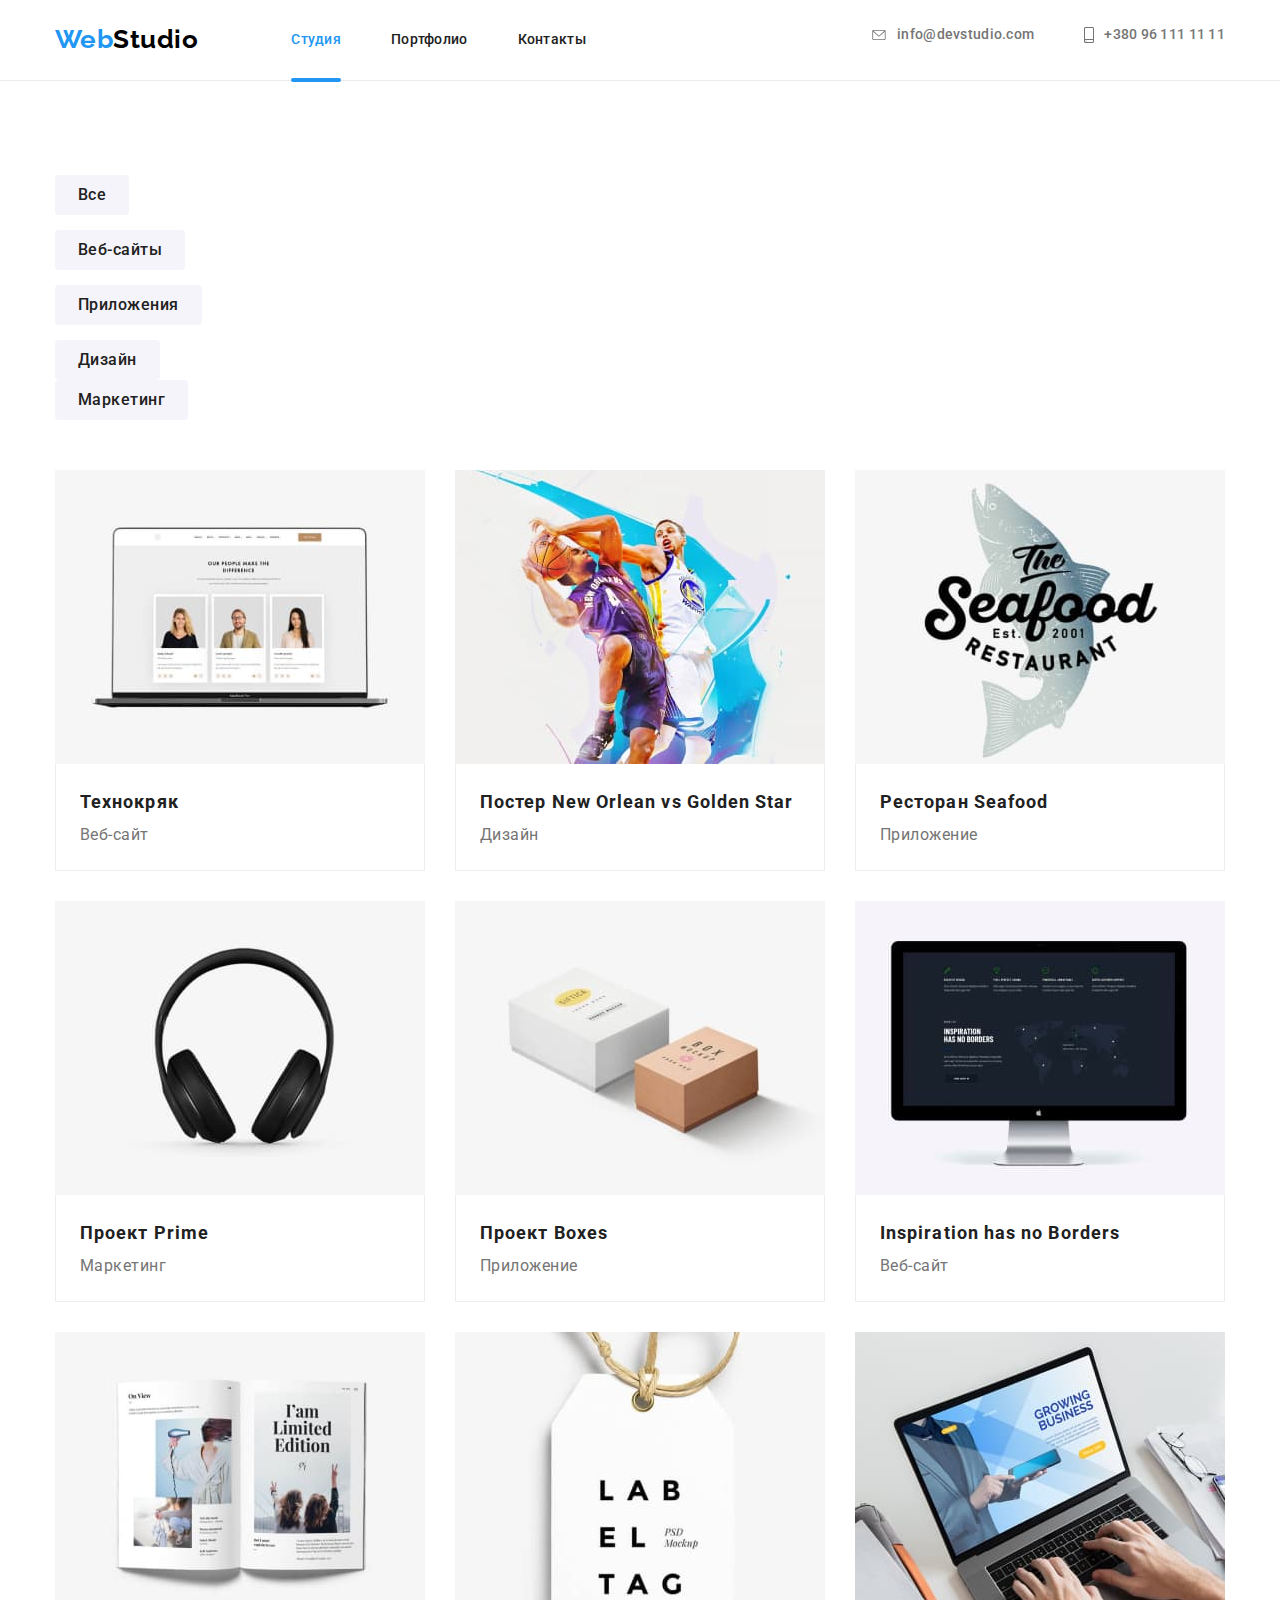
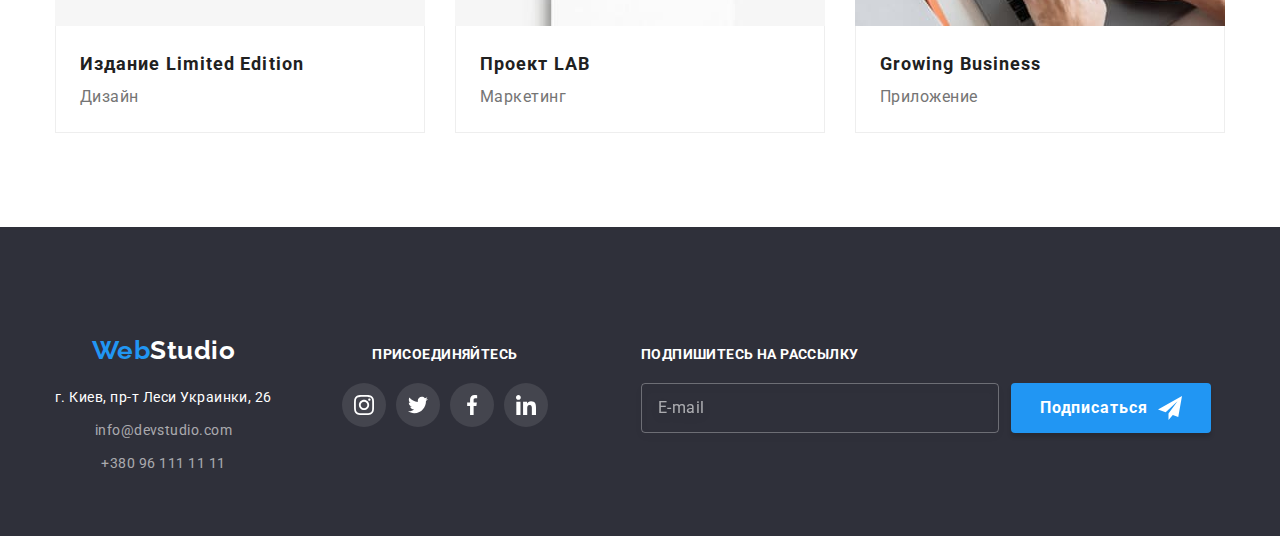
==== commit eed28d24: "add adaptive portfolio, moda, mob-menu" ====
--- a/portfolio.html
+++ b/portfolio.html
@@ -25,14 +25,19 @@
           <a class="logo header__logo link" href="./index.html"
             ><span class="logo__label">Web</span>Studio</a
           >
+          <button class="mob-menu_open" type="button">
+            <svg class="mob-menu_icon" width="40" height="40">
+              <use href="./images/icon/icon.svg#icon-menu_40px"></use>
+            </svg>
+          </button>
           <ul class="navigation__list list">
             <li class="navigation__item">
-              <a class="navigation__link link" href="./index.html">Студия</a>
+              <a class="navigation__link link navigation__link--active" href="./index.html"
+                >Студия</a
+              >
             </li>
             <li class="navigation__item">
-              <a class="navigation__link link navigation__link--active" href="./portfolio.html"
-                >Портфолио</a
-              >
+              <a class="navigation__link link" href="./portfolio.html">Портфолио</a>
             </li>
             <li class="navigation__item"><a class="navigation__link link" href="">Контакты</a></li>
           </ul>
@@ -53,6 +58,56 @@
             >
           </li>
         </ul>
+        <div class="mob-menu is-hidden">
+          <div class="conteiner mob-menu_box">
+            <div>
+              <button class="mob-menu_close" type="button">
+                <svg class="mob-menu_icon" width="40" height="40">
+                  <use href="./images/icon/icon.svg#icon-close_40px"></use>
+                </svg>
+              </button>
+              <ul class="mob-menu_list list">
+                <li class="mob-menu__item">
+                  <a class="mob-menu__link link mob-menu__link--active" href="./index.html"
+                    >Студия</a
+                  >
+                </li>
+                <li class="mob-menu__item">
+                  <a class="mob-menu__link link" href="./portfolio.html">Портфолио</a>
+                </li>
+                <li class="mob-menu__item"><a class="mob-menu__link link" href="">Контакты</a></li>
+              </ul>
+            </div>
+            <div>
+              <ul class="mob-menu__contact list">
+                <li class="mob-menu__contact-item">
+                  <a class="mob-menu__contact-tel link" href="tel:+380961111111"
+                    >+380 96 111 11 11</a
+                  >
+                </li>
+                <li class="mob-menu__contact-item">
+                  <a class="mob-menu__contact-mail link" href="mailto:info@devstudio.com"
+                    >info@devstudio.com</a
+                  >
+                </li>
+              </ul>
+              <ul class="mob-menu__soc list">
+                <li class="mob-menu__soc-item">
+                  <a class="mob-menu__soc-link link" href="https://www.instagram.com">Instagram</a>
+                </li>
+                <li class="mob-menu__soc-item">
+                  <a class="mob-menu__soc-link link" href="https://www.twitter.com">Twitter</a>
+                </li>
+                <li class="mob-menu__soc-item">
+                  <a class="mob-menu__soc-link link" href="https://www.facebook.com">Facebook</a>
+                </li>
+                <li class="mob-menu__soc-item">
+                  <a class="mob-menu__soc-link link" href="https://www.linkedin.com">Linkedin</a>
+                </li>
+              </ul>
+            </div>
+          </div>
+        </div>
       </div>
     </header>
     <main>
--- a/css/main.min.css
+++ b/css/main.min.css
@@ -1 +1 @@
-ul,h1,h2,h3,p{margin-top:0;margin-bottom:0;padding:0}img{display:block;max-width:100%;height:auto}body{font-family:"Roboto",sans-serif;font-weight:400;letter-spacing:.03em;color:#212121;background-color:#fff}.link{text-decoration:none}.list{list-style:none}.visually-hidden{position:absolute;white-space:nowrap;width:1px;height:1px;overflow:hidden;border:0;padding:0;clip:rect(0 0 0 0);clip-path:inset(50%);margin:-1px}.conteiner{padding:0 15px;margin:0 auto}@media screen and (min-width: 480px){.conteiner{width:480px}}@media screen and (min-width: 768px){.conteiner{width:768px}}@media screen and (min-width: 1200px){.conteiner{width:1200px}}.section{padding:60px 0}@media screen and (min-width: 1200px){.section{padding:94px 0}}.header{padding-top:24px;padding-bottom:25px;border-bottom:1px solid #ececec}.header__conteiner{display:flex;align-items:center}.header__logo{margin-right:93px;color:#000}.header__contact{display:flex;margin-left:auto}.contact-header__item:not(:last-child){margin-right:50px}.contact-header__icon{margin-right:10px;fill:currentColor}.contact-header__link{display:flex;align-items:center;font-weight:500;font-size:14px;line-height:1.14;letter-spacing:.02em;color:#757575;transition:color 250ms cubic-bezier(0.4, 0, 0.2, 1)}.contact-header__link:hover,.contact-header__link:focus{color:#2196f3}.logo{font-family:"Raleway";font-weight:700;font-size:24px;line-height:1.66}@media screen and (min-width: 1200px){.logo{font-size:26px;line-height:1.2}}.logo__label{color:#2196f3}.navigation{display:flex;align-items:center}.navigation__list{display:flex}.navigation__item{position:relative}.navigation__item:not(:last-child){margin-right:50px}.navigation__link{font-weight:500;font-size:14px;line-height:1.14;letter-spacing:.02em;color:#212121;transition:color 250ms cubic-bezier(0.4, 0, 0.2, 1)}.navigation__link:hover,.navigation__link:focus{color:#2196f3}.navigation__link--active{color:#2196f3}.navigation__link--active::after{content:"";display:block;position:absolute;top:48px;width:100%;height:4px;background-color:#2196f3;border-radius:2px}.hero{max-width:480px;height:auto;padding:118px 60px;background-image:linear-gradient(rgba(56, 47, 58, 0.4), rgba(56, 47, 58, 0.4)),url(../images/icon/hero.jpg);background-position:center;background-repeat:no-repeat;background-color:#2f303a;text-align:center}@media screen and (min-width: 768px){.hero{max-width:768px;padding:118px 204px}}@media screen and (min-width: 1200px){.hero{max-width:1600px;height:600px;padding:200px 0}}.hero--center{margin-right:auto;margin-left:auto}.hero__title{margin-bottom:30px;font-weight:900;font-size:26px;line-height:1.62;text-align:center;letter-spacing:.06em;text-transform:uppercase;color:#fff}@media screen and (min-width: 1200px){.hero__title{font-size:44px;line-height:1.36}}.hero__btn{transition:background-color 250ms cubic-bezier(0.4, 0, 0.2, 1)}.hero__btn:hover,.hero__btn:focus{background-color:#188ce8}.button{width:200px;height:50px;font-weight:700;font-size:16px;line-height:1.88;letter-spacing:.06em;color:#fff;background-color:#2196f3;box-shadow:0px 4px 4px rgba(0,0,0,.15);border-radius:4px;border:1px solid rgba(0,0,0,0);cursor:pointer}.features{margin-bottom:-30px}@media screen and (min-width: 768px){.features{display:flex;flex-wrap:wrap;margin-right:-30px}}.features__item{width:100%;margin-bottom:30px}@media screen and (min-width: 768px){.features__item{margin-right:30px;flex-basis:calc(50% - 30px)}}@media screen and (min-width: 1200px){.features__item{flex-basis:calc(25% - 30px)}}.features__title{margin-bottom:10px;font-weight:700;font-size:14px;line-height:1.14;text-transform:uppercase;text-align:center}@media screen and (min-width: 768px){.features__title{text-align:left}}.features__box{display:flex;justify-content:center;align-items:center;margin-bottom:30px;background-color:#f5f4fa;border-radius:4px;height:120px}.features__text{font-size:14px;line-height:1.71;color:#757575}.work{display:none;padding-bottom:94px}@media screen and (min-width: 1200px){.work{display:block}}.work__title{margin-bottom:50px;font-weight:700;font-size:36px;line-height:1.17;text-align:center}.work__list{display:flex}.work__item{position:relative}.work__item:not(:last-child){margin-right:30px}.work__text{position:absolute;bottom:0;display:flex;justify-content:center;align-items:center;width:100%;height:70px;font-weight:700;font-size:14px;line-height:1.14;text-align:center;letter-spacing:.03em;text-transform:uppercase;color:#fff;background-color:rgba(47,48,58,.8)}.team{background-color:#f5f4fa}.team__title{margin-bottom:50px;font-weight:700;font-size:28px;line-height:1.17;letter-spacing:.03em;text-align:center}@media screen and (min-width: 1200px){.team__title{font-size:36px}}.team__list{margin-bottom:-30px}@media screen and (min-width: 768px){.team__list{display:flex;flex-wrap:wrap;margin-right:-30px}}.team__item{margin-bottom:30px;background:#fff;box-shadow:0px 1px 3px rgba(0,0,0,.12),0px 1px 1px rgba(0,0,0,.14),0px 2px 1px rgba(0,0,0,.2);border-radius:0px 0px 4px 4px}@media screen and (min-width: 768px){.team__item{margin-right:30px;flex-basis:calc(50% - 30px)}}@media screen and (min-width: 1200px){.team__item{flex-basis:calc(25% - 30px)}}.team__img{width:auto}.team-box{padding:30px 0 16px 0}.team-name{margin-bottom:10px;font-weight:500;font-size:16px;line-height:1.19;letter-spacing:.03em;text-align:center}.team-prof{font-size:16px;line-height:1.19;text-align:center;letter-spacing:.03em;color:#757575}.master-soc-list{display:flex;align-items:center;justify-content:center;padding:0 122px 24px 122px}@media screen and (min-width: 768px){.master-soc-list{padding:0 74px 24px 74px}}@media screen and (min-width: 1200px){.master-soc-list{padding:0 32px 30px 32px}}.master-soc-link{width:44px;height:44px;display:flex;justify-content:center;align-items:center;border-radius:50%;fill:#afb1b8;transition:background-color 250ms cubic-bezier(0.4, 0, 0.2, 1),fill 250ms cubic-bezier(0.4, 0, 0.2, 1)}.master-soc-link:hover,.master-soc-link:focus{fill:#fff;background-color:#2196f3}.master-soc-item:not(:last-child){margin-right:10px}.clients{margin-bottom:50px;font-weight:700;font-size:28px;line-height:1.18;text-align:center;letter-spacing:.03em}@media screen and (min-width: 1200px){.clients{font-size:36px;line-height:1.16}}.clients-list{display:flex;flex-wrap:wrap;justify-content:center;margin-right:-30px;margin-bottom:-30px}.clients-item{width:100%;margin-bottom:30px;margin-right:30px;flex-basis:calc(50% - 30px)}@media screen and (min-width: 768px){.clients-item{flex-basis:calc(33.3333333333% - 30px)}}@media screen and (min-width: 1200px){.clients-item{flex-basis:calc(16.6666666667% - 30px)}}.clients-link{display:flex;align-items:center;justify-content:center;fill:#afb1b8;width:210px;height:92px;border:1px solid #afb1b8;border-radius:4px;transition:border 250ms cubic-bezier(0.4, 0, 0.2, 1),fill 250ms cubic-bezier(0.4, 0, 0.2, 1)}@media screen and (min-width: 768px){.clients-link{width:226px}}@media screen and (min-width: 1200px){.clients-link{width:170px}}.clients-link:hover,.clients-link:focus{border:1px solid #2196f3;fill:#2196f3}.footer{padding:60px 0;background-color:#2f303a;text-align:center}@media screen and (min-width: 1200px){.footer__conteiner{display:flex;align-items:baseline}}@media screen and (min-width: 768px){.footer__box{display:flex;align-items:baseline;justify-content:space-around}}.footer__logo{margin-bottom:20px;display:inline-block;color:#fff}.footer__text{margin-bottom:9px;font-style:normal;font-size:14px;line-height:1.71;color:#fff}.footer__item:first-child{margin-bottom:9px}.footer__link{display:inline-block;font-style:normal;font-size:14px;line-height:1.71;color:rgba(255,255,255,.6);transition:color 250ms cubic-bezier(0.4, 0, 0.2, 1)}.footer__link:hover,.footer__link:focus{color:#2196f3}@media screen and (min-width: 480px){.footer__socials{margin-top:60px}}@media screen and (min-width: 1200px){.footer__socials{margin-left:70px}}.socials__title{margin-bottom:20px;font-weight:700;font-size:14px;line-height:1.14;letter-spacing:.03em;text-transform:uppercase;color:#fff}.socials__list{display:flex;justify-content:center}.socials__item:not(:last-child){margin-right:10px}.socials__link{width:44px;height:44px;border-radius:50px;display:flex;justify-content:center;align-items:center;fill:#fff;background-color:rgba(255,255,255,.1);transition:background-color 250ms cubic-bezier(0.4, 0, 0.2, 1)}.socials__link:hover,.socials__link:focus{background-color:#2196f3}.footer__subscription{margin-top:60px}@media screen and (min-width: 1200px){.footer__subscription{margin-left:93px;margin-top:0}}.subscription__titel{margin-bottom:20px;font-weight:700;font-size:14px;line-height:1.14;letter-spacing:.03em;text-transform:uppercase;color:#fff}@media screen and (min-width: 1200px){.subscription__form{display:flex;align-items:center}}.subscription__input{display:inline-block;margin-bottom:20px;padding-left:16px;width:100%;height:50px;border:1px solid rgba(255,255,255,.3);filter:drop-shadow(0px 4px 4px rgba(0, 0, 0, 0.15));border-radius:4px;background-color:rgba(0,0,0,0);color:rgba(255,255,255,.6)}@media screen and (min-width: 768px){.subscription__input{width:450px}}@media screen and (min-width: 1200px){.subscription__input{width:358px;margin-right:12px;margin-bottom:0}}.subscription__input::placeholder{font-size:16px;line-height:1.25;letter-spacing:.03em;color:rgba(255,255,255,.6)}.subscription__btn{display:flex;align-items:center;justify-content:center;margin:auto}.subscription__icon{margin-left:10px;fill:#fff}.box-pro{margin-bottom:50px}.projects-btn{display:flex;justify-content:center}.btn-item:not(:last-child){margin-right:8px}.btn{padding:6px 22px;border-radius:4px;border:1px solid rgba(0,0,0,0);font-family:"Roboto";font-weight:500;font-size:16px;line-height:1.62;text-align:center;letter-spacing:.03em;color:#212121;background:#f5f4fa;cursor:pointer;transition:color 250ms cubic-bezier(0.4, 0, 0.2, 1),background-color 250ms cubic-bezier(0.4, 0, 0.2, 1),box-shadow 250ms cubic-bezier(0.4, 0, 0.2, 1),border-radius 250ms cubic-bezier(0.4, 0, 0.2, 1)}.btn:hover,.btn:focus{background-color:#2196f3;color:#fff;box-shadow:0px 3px 1px rgba(0,0,0,.1),0px 1px 2px rgba(0,0,0,.08),0px 2px 2px rgba(0,0,0,.12);border-radius:4px}.projects-list{padding:0;margin:0;display:flex;flex-wrap:wrap;margin-top:-30px;margin-left:-30px}.projects-item{flex-basis:calc(33.3333333333% - 30px);margin-top:30px;margin-left:30px;cursor:pointer;transition:box-shadow 250ms cubic-bezier(0.4, 0, 0.2, 1)}.projects-item:hover,.projects-item:focus{box-shadow:0px 1px 1px rgba(0,0,0,.12),0px 4px 4px rgba(0,0,0,.06),1px 4px 6px rgba(0,0,0,.16)}.projects-overlay{position:relative;overflow:hidden}.overlay-text{position:absolute;top:0;left:0;height:100%;padding:63px 24px;font-size:18px;line-height:1.56;letter-spacing:.03em;color:#fff;background-color:rgba(33,150,243,.9);transform:translateY(100%);transition:transform 250ms cubic-bezier(0.4, 0, 0.2, 1)}.projects-item:hover .overlay-text{transform:translateY(0)}.card-box{padding:20px 24px;border-width:0 1px 1px 1px;border-style:solid;border-color:#eee}.project-h{font-size:18px;line-height:2;letter-spacing:.06em}.project-text{font-size:16px;line-height:1.88;color:#757575}.backdrop{position:fixed;top:0;left:0;width:100%;height:100%;background-color:rgba(0,0,0,.2);transition:opacity 250ms cubic-bezier(0.4, 0, 0.2, 1),visibility 250ms cubic-bezier(0.4, 0, 0.2, 1)}.backdrop.is-hidden .modal{transform:scale(1.5)}.modal{position:absolute;top:50%;left:50%;transform:translate(-50%, -50%) scale(1);padding:40px;width:528px;height:581px;background:#fff;box-shadow:0px 1px 3px rgba(0,0,0,.12),0px 1px 1px rgba(0,0,0,.14),0px 2px 1px rgba(0,0,0,.2);border-radius:4px;transition:transform 250ms cubic-bezier(0.4, 0, 0.2, 1)}.modal-btm{position:absolute;top:8px;right:8px;display:flex;justify-content:center;align-items:center;width:30px;height:30px;background-color:#fff;border:1px solid rgba(0,0,0,.1);border-radius:50%;cursor:pointer;fill:#000}.modal-btm:hover,.modal-btm:focus{fill:#2196f3}.is-hidden{opacity:0;pointer-events:none;visibility:hidden}.modal-text{margin-bottom:12px;font-weight:700;font-size:20px;line-height:1.15;text-align:center;letter-spacing:.03em}.modal-label{font-size:12px;line-height:1.16;letter-spacing:.01em;color:#757575}.label-name{display:inline-block;margin-bottom:4px}.modal-input{position:relative;padding-left:42px;width:448px;height:40px;border:1px solid rgba(33,33,33,.2);box-sizing:border-box;border-radius:4px;cursor:pointer;transition:border 250ms cubic-bezier(0.4, 0, 0.2, 1),outline 250ms cubic-bezier(0.4, 0, 0.2, 1)}.modal-label:focus-within .modal-input{border:1px solid #2196f3;outline:rgba(0,0,0,0)}.input-wrap{position:relative;margin-bottom:10px}.modal-input-icon{position:absolute;top:50%;left:12px;transition:fill 250ms cubic-bezier(0.4, 0, 0.2, 1)}.modal-label:focus-within .modal-input-icon{fill:#2196f3}.modal-textarea{padding:12px 16px;margin-bottom:20px;width:448px;height:120px;resize:none;border:1px solid rgba(33,33,33,.2);box-sizing:border-box;border-radius:4px;transition:border 250ms cubic-bezier(0.4, 0, 0.2, 1),outline 250ms cubic-bezier(0.4, 0, 0.2, 1)}.modal-textarea::placeholder{font-size:12px;line-height:1.16;letter-spacing:.01em;color:rgba(117,117,117,.5)}.modal-label:focus-within .modal-textarea{border:1px solid #2196f3;outline:rgba(0,0,0,0)}.modal-checkbox{display:flex;align-items:center;justify-content:center;margin-bottom:20px;font-weight:400;font-size:14px;line-height:1.71;letter-spacing:.03em;color:#757575}.checkbox-icon{display:inline-block;margin-right:7px;width:16px;height:15px;border:2px solid #212121;border-radius:3px;background-image:url(../images/icon/Vector.svg);background-repeat:no-repeat;background-size:contain;background-position:50% 50%;transition:border 250ms cubic-bezier(0.4, 0, 0.2, 1),background-color 250ms cubic-bezier(0.4, 0, 0.2, 1)}.modal-check:checked+.checkbox-icon{background-color:#2196f3;border:rgba(0,0,0,0)}.checkbox-text{text-decoration:underline;color:#2196f3}.modal-button{display:block;margin-right:auto;margin-left:auto;width:200px;height:50px;font-weight:700;font-size:16px;line-height:1.88;letter-spacing:.06em;box-shadow:0px 4px 4px rgba(0,0,0,.15);border-radius:4px;background-color:#2196f3;color:#fff;border:rgba(0,0,0,0);text-align:center;cursor:pointer;transition:background-color 250ms cubic-bezier(0.4, 0, 0.2, 1)}.modal-button:focus,.modal-button:hover{background:#188ce8}/*# sourceMappingURL=main.min.css.map */+ul,h1,h2,h3,p{margin-top:0;margin-bottom:0;padding:0}img{display:block;max-width:100%;height:auto}body{font-family:"Roboto",sans-serif;font-weight:400;letter-spacing:.03em;color:#212121;background-color:#fff}.link{text-decoration:none}.list{list-style:none}.visually-hidden{position:absolute;white-space:nowrap;width:1px;height:1px;overflow:hidden;border:0;padding:0;clip:rect(0 0 0 0);clip-path:inset(50%);margin:-1px}.conteiner{padding:0 15px;margin:0 auto}@media screen and (min-width: 480px){.conteiner{width:480px}}@media screen and (min-width: 768px){.conteiner{width:768px}}@media screen and (min-width: 1200px){.conteiner{width:1200px}}.section{padding:60px 0}@media screen and (min-width: 1200px){.section{padding:94px 0}}.header{border-bottom:1px solid #ececec}@media screen and (min-width: 768px){.header{padding-top:26px;padding-bottom:26px}}@media screen and (min-width: 1200px){.header{padding-top:24px;padding-bottom:25px}}@media screen and (min-width: 768px){.header__conteiner{display:flex;align-items:center}}.header__logo{margin-right:88px;color:#000}@media screen and (min-width: 1200px){.header__logo{margin-right:93px}}.header__contact{display:none}@media screen and (min-width: 768px){.header__contact{display:block;margin-left:auto}}@media screen and (min-width: 1200px){.header__contact{display:flex}}.contact-header__item:not(:last-child){margin-bottom:10px}@media screen and (min-width: 1200px){.contact-header__item:not(:last-child){margin-right:50px}}.contact-header__icon{margin-right:10px;fill:currentColor}.contact-header__link{display:flex;align-items:center;font-weight:500;font-size:12px;line-height:1.17;letter-spacing:.02em;color:#757575;transition:color 250ms cubic-bezier(0.4, 0, 0.2, 1)}.contact-header__link:hover,.contact-header__link:focus{color:#2196f3}@media screen and (min-width: 1200px){.contact-header__link{font-size:14px;line-height:1.14}}.mob-menu_open,.mob-menu_close{display:block;background-color:rgba(0,0,0,0);border:none;margin-left:auto;transition:fill 250ms cubic-bezier(0.4, 0, 0.2, 1)}.mob-menu_open:hover,.mob-menu_open:focus,.mob-menu_close:hover,.mob-menu_close:focus{fill:#2196f3}@media screen and (min-width: 768px){.mob-menu_open,.mob-menu_close{display:none}}.mob-menu{position:fixed;background-color:#fff;top:0;left:0;width:100vw;height:100vh}.mob-menu_box{display:flex;flex-direction:column;height:100%;justify-content:space-between;overflow:scroll}.mob-menu_list{margin-top:8px;margin-left:40px}.mob-menu__item:not(:last-child){margin-bottom:32px}.mob-menu__link{font-weight:500;font-size:40px;line-height:1.17;letter-spacing:.02em;color:#212121}.mob-menu__link--active{color:#2196f3}.mob-menu__contact{margin-left:40px;margin-bottom:64px}.mob-menu__contact-tel{display:block;margin-bottom:32px;font-weight:500;font-size:28px;line-height:1.18;letter-spacing:.02em;color:#2196f3}.mob-menu__contact-mail{font-weight:500;font-size:24px;line-height:1.17;letter-spacing:.02em;color:#757575}.mob-menu__soc{display:flex;flex-wrap:wrap;margin-left:40px;margin-bottom:48px}.mob-menu__soc-item:not(:last-child){padding-right:10px;border-right:1px solid rgba(33,33,33,.2);margin-right:10px}.mob-menu__soc-link{font-weight:500;font-size:18px;line-height:1.22;letter-spacing:.02em;color:#2196f3}.logo{font-family:"Raleway";font-weight:700;font-size:24px;line-height:1.66}@media screen and (min-width: 1200px){.logo{font-size:26px;line-height:1.2}}.logo__label{color:#2196f3}.navigation{display:flex;align-items:center}.navigation__list{display:none}@media screen and (min-width: 768px){.navigation__list{display:flex}}.navigation__item{position:relative}.navigation__item:not(:last-child){margin-right:50px}.navigation__link{font-weight:500;font-size:14px;line-height:1.14;letter-spacing:.02em;color:#212121;transition:color 250ms cubic-bezier(0.4, 0, 0.2, 1)}.navigation__link:hover,.navigation__link:focus{color:#2196f3}.navigation__link--active{color:#2196f3}.navigation__link--active::after{content:"";display:block;position:absolute;top:48px;width:100%;height:4px;background-color:#2196f3;border-radius:2px}.hero{max-width:480px;height:auto;padding:118px 60px;background-image:linear-gradient(rgba(56, 47, 58, 0.4), rgba(56, 47, 58, 0.4)),url(../images/icon/hero.jpg);background-position:center;background-repeat:no-repeat;background-color:#2f303a;text-align:center}@media screen and (min-width: 768px){.hero{max-width:768px;padding:118px 204px}}@media screen and (min-width: 1200px){.hero{max-width:1600px;height:600px;padding:200px 0}}.hero--center{margin-right:auto;margin-left:auto}.hero__title{margin-bottom:30px;font-weight:900;font-size:26px;line-height:1.62;text-align:center;letter-spacing:.06em;text-transform:uppercase;color:#fff}@media screen and (min-width: 1200px){.hero__title{font-size:44px;line-height:1.36}}.hero__btn{transition:background-color 250ms cubic-bezier(0.4, 0, 0.2, 1)}.hero__btn:hover,.hero__btn:focus{background-color:#188ce8}.button{width:200px;height:50px;font-weight:700;font-size:16px;line-height:1.88;letter-spacing:.06em;color:#fff;background-color:#2196f3;box-shadow:0px 4px 4px rgba(0,0,0,.15);border-radius:4px;border:1px solid rgba(0,0,0,0);cursor:pointer}.features{margin-top:-30px}@media screen and (min-width: 768px){.features{display:flex;flex-wrap:wrap;margin-left:-30px}}.features__item{width:100%;margin-top:30px}@media screen and (min-width: 768px){.features__item{margin-left:30px;flex-basis:calc(50% - 30px)}}@media screen and (min-width: 1200px){.features__item{flex-basis:calc(25% - 30px)}}.features__title{margin-bottom:10px;font-weight:700;font-size:14px;line-height:1.14;text-transform:uppercase;text-align:center}@media screen and (min-width: 768px){.features__title{text-align:left}}.features__box{display:flex;justify-content:center;align-items:center;margin-bottom:30px;background-color:#f5f4fa;border-radius:4px;height:120px}.features__text{font-size:14px;line-height:1.71;color:#757575}.work{display:none;padding-bottom:94px}@media screen and (min-width: 1200px){.work{display:block}}.work__title{margin-top:50px;font-weight:700;font-size:36px;line-height:1.17;text-align:center}.work__list{display:flex}.work__item{position:relative}.work__item:not(:last-child){margin-right:30px}.work__text{position:absolute;bottom:0;display:flex;justify-content:center;align-items:center;width:100%;height:70px;font-weight:700;font-size:14px;line-height:1.14;text-align:center;letter-spacing:.03em;text-transform:uppercase;color:#fff;background-color:rgba(47,48,58,.8)}.team{background-color:#f5f4fa}.team__title{margin-bottom:50px;font-weight:700;font-size:28px;line-height:1.17;letter-spacing:.03em;text-align:center}@media screen and (min-width: 1200px){.team__title{font-size:36px}}.team__list{margin-top:-30px}@media screen and (min-width: 768px){.team__list{display:flex;flex-wrap:wrap;margin-left:-30px}}.team__item{margin-top:30px;background:#fff;box-shadow:0px 1px 3px rgba(0,0,0,.12),0px 1px 1px rgba(0,0,0,.14),0px 2px 1px rgba(0,0,0,.2);border-radius:0px 0px 4px 4px}@media screen and (min-width: 768px){.team__item{margin-left:30px;flex-basis:calc(50% - 30px)}}@media screen and (min-width: 1200px){.team__item{flex-basis:calc(25% - 30px)}}.team__img{width:auto}.team-box{padding:30px 0 16px 0}.team-name{margin-bottom:10px;font-weight:500;font-size:16px;line-height:1.19;letter-spacing:.03em;text-align:center}.team-prof{font-size:16px;line-height:1.19;text-align:center;letter-spacing:.03em;color:#757575}.master-soc-list{display:flex;align-items:center;justify-content:center;padding:0 122px 24px 122px}@media screen and (min-width: 768px){.master-soc-list{padding:0 74px 24px 74px}}@media screen and (min-width: 1200px){.master-soc-list{padding:0 32px 30px 32px}}.master-soc-link{width:44px;height:44px;display:flex;justify-content:center;align-items:center;border-radius:50%;fill:#afb1b8;transition:background-color 250ms cubic-bezier(0.4, 0, 0.2, 1),fill 250ms cubic-bezier(0.4, 0, 0.2, 1)}.master-soc-link:hover,.master-soc-link:focus{fill:#fff;background-color:#2196f3}.master-soc-item:not(:last-child){margin-right:10px}.clients{margin-bottom:50px;font-weight:700;font-size:28px;line-height:1.18;text-align:center;letter-spacing:.03em}@media screen and (min-width: 1200px){.clients{font-size:36px;line-height:1.16}}.clients-list{display:flex;flex-wrap:wrap;justify-content:center;margin-left:-30px;margin-top:-30px}.clients-item{width:100%;margin-top:30px;margin-left:30px;flex-basis:calc(50% - 30px)}@media screen and (min-width: 768px){.clients-item{flex-basis:calc(33.3333333333% - 30px)}}@media screen and (min-width: 1200px){.clients-item{flex-basis:calc(16.6666666667% - 30px)}}.clients-link{display:flex;align-items:center;justify-content:center;fill:#afb1b8;width:210px;height:92px;border:1px solid #afb1b8;border-radius:4px;transition:border 250ms cubic-bezier(0.4, 0, 0.2, 1),fill 250ms cubic-bezier(0.4, 0, 0.2, 1)}@media screen and (min-width: 768px){.clients-link{width:226px}}@media screen and (min-width: 1200px){.clients-link{width:170px}}.clients-link:hover,.clients-link:focus{border:1px solid #2196f3;fill:#2196f3}.footer{padding:60px 0;background-color:#2f303a;text-align:center}@media screen and (min-width: 1200px){.footer__conteiner{display:flex;align-items:baseline}}@media screen and (min-width: 768px){.footer__box{display:flex;align-items:baseline;justify-content:space-around}}.footer__logo{margin-bottom:20px;display:inline-block;color:#fff}.footer__text{margin-bottom:9px;font-style:normal;font-size:14px;line-height:1.71;color:#fff}.footer__item:first-child{margin-bottom:9px}.footer__link{display:inline-block;font-style:normal;font-size:14px;line-height:1.71;color:rgba(255,255,255,.6);transition:color 250ms cubic-bezier(0.4, 0, 0.2, 1)}.footer__link:hover,.footer__link:focus{color:#2196f3}@media screen and (min-width: 480px){.footer__socials{margin-top:60px}}@media screen and (min-width: 1200px){.footer__socials{margin-left:70px}}.socials__title{margin-bottom:20px;font-weight:700;font-size:14px;line-height:1.14;letter-spacing:.03em;text-transform:uppercase;color:#fff}.socials__list{display:flex;justify-content:center}.socials__item:not(:last-child){margin-right:10px}.socials__link{width:44px;height:44px;border-radius:50px;display:flex;justify-content:center;align-items:center;fill:#fff;background-color:rgba(255,255,255,.1);transition:background-color 250ms cubic-bezier(0.4, 0, 0.2, 1)}.socials__link:hover,.socials__link:focus{background-color:#2196f3}.footer__subscription{margin-top:60px}@media screen and (min-width: 1200px){.footer__subscription{margin-left:93px;margin-top:0}}.subscription__titel{margin-bottom:20px;font-weight:700;font-size:14px;line-height:1.14;letter-spacing:.03em;text-transform:uppercase;color:#fff}@media screen and (min-width: 1200px){.subscription__titel{text-align:left}}@media screen and (min-width: 1200px){.subscription__form{display:flex;align-items:center}}.subscription__input{display:inline-block;margin-bottom:20px;padding-left:16px;width:100%;height:50px;border:1px solid rgba(255,255,255,.3);filter:drop-shadow(0px 4px 4px rgba(0, 0, 0, 0.15));border-radius:4px;background-color:rgba(0,0,0,0);color:rgba(255,255,255,.6)}@media screen and (min-width: 768px){.subscription__input{width:450px}}@media screen and (min-width: 1200px){.subscription__input{width:358px;margin-right:12px;margin-bottom:0}}.subscription__input::placeholder{font-size:16px;line-height:1.25;letter-spacing:.03em;color:rgba(255,255,255,.6)}.subscription__btn{display:flex;align-items:center;justify-content:center;margin:auto}.subscription__icon{margin-left:10px;fill:#fff}.box-pro{margin-bottom:40px}@media screen and (min-width: 768px){.box-pro{margin-bottom:30px}}@media screen and (min-width: 1200px){.box-pro{margin-bottom:50px}}s .projects-btn{display:flex;flex-wrap:wrap}@media screen and (min-width: 768px){s .projects-btn{justify-content:center}}.btn-item:not(:last-child){margin-right:8px}.btn-item:not(:last-child):nth-child(-n+3){margin-bottom:15px}.btn{padding:6px 22px;border-radius:4px;border:1px solid rgba(0,0,0,0);font-family:"Roboto";font-weight:500;font-size:16px;line-height:1.62;text-align:center;letter-spacing:.03em;color:#212121;background:#f5f4fa;cursor:pointer;transition:color 250ms cubic-bezier(0.4, 0, 0.2, 1),background-color 250ms cubic-bezier(0.4, 0, 0.2, 1),box-shadow 250ms cubic-bezier(0.4, 0, 0.2, 1),border-radius 250ms cubic-bezier(0.4, 0, 0.2, 1)}.btn:hover,.btn:focus{background-color:#2196f3;color:#fff;box-shadow:0px 3px 1px rgba(0,0,0,.1),0px 1px 2px rgba(0,0,0,.08),0px 2px 2px rgba(0,0,0,.12);border-radius:4px}.projects-list{padding:0;margin:0;display:flex;flex-wrap:wrap;margin-top:-30px;margin-left:-30px}.projects-item{flex-basis:calc(100% - 30px);margin-top:30px;margin-left:30px;cursor:pointer;transition:box-shadow 250ms cubic-bezier(0.4, 0, 0.2, 1)}.projects-item:hover,.projects-item:focus{box-shadow:0px 1px 1px rgba(0,0,0,.12),0px 4px 4px rgba(0,0,0,.06),1px 4px 6px rgba(0,0,0,.16)}@media screen and (min-width: 768px){.projects-item{flex-basis:calc(50% - 30px)}}@media screen and (min-width: 1200px){.projects-item{flex-basis:calc(33.3333333333% - 30px)}}.projects-overlay{position:relative;overflow:hidden}.overlay-text{position:absolute;top:0;left:0;height:100%;padding:63px 24px;font-size:18px;line-height:1.56;letter-spacing:.03em;color:#fff;background-color:rgba(33,150,243,.9);transform:translateY(100%);transition:transform 250ms cubic-bezier(0.4, 0, 0.2, 1)}.projects-item:hover .overlay-text{transform:translateY(0)}.card-box{padding:20px 24px;border-width:0 1px 1px 1px;border-style:solid;border-color:#eee}.project-h{font-size:18px;line-height:2;letter-spacing:.06em}.project-text{font-size:16px;line-height:1.88;color:#757575}.backdrop{position:fixed;overflow:scroll;top:0;left:0;width:100%;height:100%;background-color:rgba(0,0,0,.2);transition:opacity 250ms cubic-bezier(0.4, 0, 0.2, 1),visibility 250ms cubic-bezier(0.4, 0, 0.2, 1)}.backdrop.is-hidden .modal{transform:scale(1.5)}.modal{margin-top:93px;position:absolute;top:50%;left:50%;transform:translate(-50%, -50%) scale(1);padding:40px;width:100%;max-width:450px;height:609px;background:#fff;box-shadow:0px 1px 3px rgba(0,0,0,.12),0px 1px 1px rgba(0,0,0,.14),0px 2px 1px rgba(0,0,0,.2);border-radius:4px;transition:transform 250ms cubic-bezier(0.4, 0, 0.2, 1)}@media screen and (min-width: 768px){.modal{margin-top:208px}}@media screen and (min-width: 1200px){.modal{max-width:528px;height:581px;margin-top:0}}.modal-btm{position:absolute;top:8px;right:8px;display:flex;justify-content:center;align-items:center;width:30px;height:30px;background-color:#fff;border:1px solid rgba(0,0,0,.1);border-radius:50%;cursor:pointer;fill:#000}.modal-btm:hover,.modal-btm:focus{fill:#2196f3}.is-hidden{opacity:0;pointer-events:none;visibility:hidden}.modal-text{margin-bottom:12px;font-weight:700;font-size:20px;line-height:1.15;text-align:center;letter-spacing:.03em}.modal-label{font-size:12px;line-height:1.16;letter-spacing:.01em;color:#757575}.label-name{display:inline-block;margin-bottom:4px}.modal-input{position:relative;padding-left:42px;width:100%;height:40px;border:1px solid rgba(33,33,33,.2);box-sizing:border-box;border-radius:4px;cursor:pointer;transition:border 250ms cubic-bezier(0.4, 0, 0.2, 1),outline 250ms cubic-bezier(0.4, 0, 0.2, 1)}.modal-label:focus-within .modal-input{border:1px solid #2196f3;outline:rgba(0,0,0,0)}.input-wrap{position:relative;margin-bottom:10px}.modal-input-icon{position:absolute;top:50%;left:12px;transition:fill 250ms cubic-bezier(0.4, 0, 0.2, 1)}.modal-label:focus-within .modal-input-icon{fill:#2196f3}.modal-textarea{padding:12px 16px;margin-bottom:20px;width:100%;height:120px;resize:none;border:1px solid rgba(33,33,33,.2);box-sizing:border-box;border-radius:4px;transition:border 250ms cubic-bezier(0.4, 0, 0.2, 1),outline 250ms cubic-bezier(0.4, 0, 0.2, 1)}.modal-textarea::placeholder{font-size:12px;line-height:1.16;letter-spacing:.01em;color:rgba(117,117,117,.5)}.modal-label:focus-within .modal-textarea{border:1px solid #2196f3;outline:rgba(0,0,0,0)}.modal-checkbox{display:flex;align-items:center;justify-content:center;margin-bottom:20px;font-weight:400;font-size:14px;line-height:1.71;letter-spacing:.03em;color:#757575}.checkbox-icon{display:inline-block;margin-right:7px;width:16px;height:15px;border:2px solid #212121;border-radius:3px;background-image:url(../images/icon/Vector.svg);background-repeat:no-repeat;background-size:contain;background-position:50% 50%;transition:border 250ms cubic-bezier(0.4, 0, 0.2, 1),background-color 250ms cubic-bezier(0.4, 0, 0.2, 1)}.modal-check:checked+.checkbox-icon{background-color:#2196f3;border:rgba(0,0,0,0)}.checkbox-text{text-decoration:underline;color:#2196f3}.modal-button{display:block;margin-right:auto;margin-left:auto;width:200px;height:50px;font-weight:700;font-size:16px;line-height:1.88;letter-spacing:.06em;box-shadow:0px 4px 4px rgba(0,0,0,.15);border-radius:4px;background-color:#2196f3;color:#fff;border:rgba(0,0,0,0);text-align:center;cursor:pointer;transition:background-color 250ms cubic-bezier(0.4, 0, 0.2, 1)}.modal-button:focus,.modal-button:hover{background:#188ce8}/*# sourceMappingURL=main.min.css.map */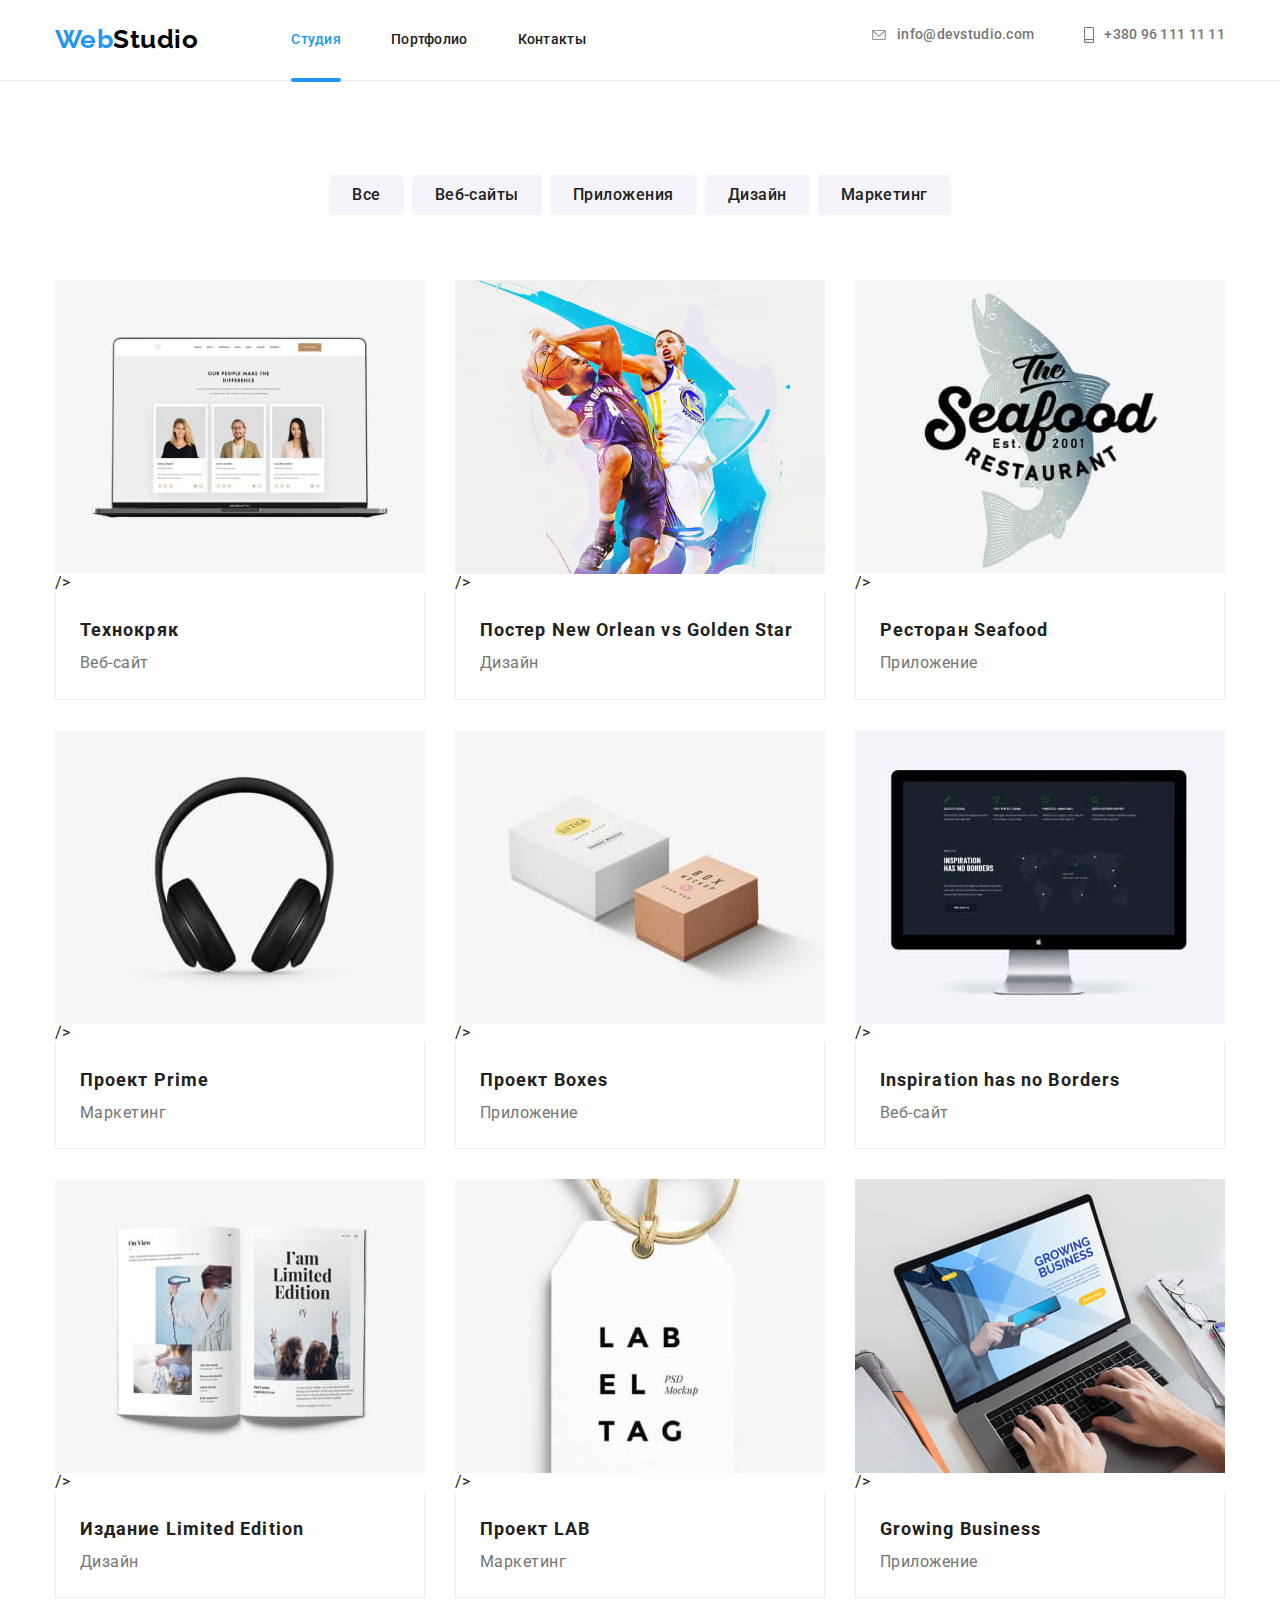
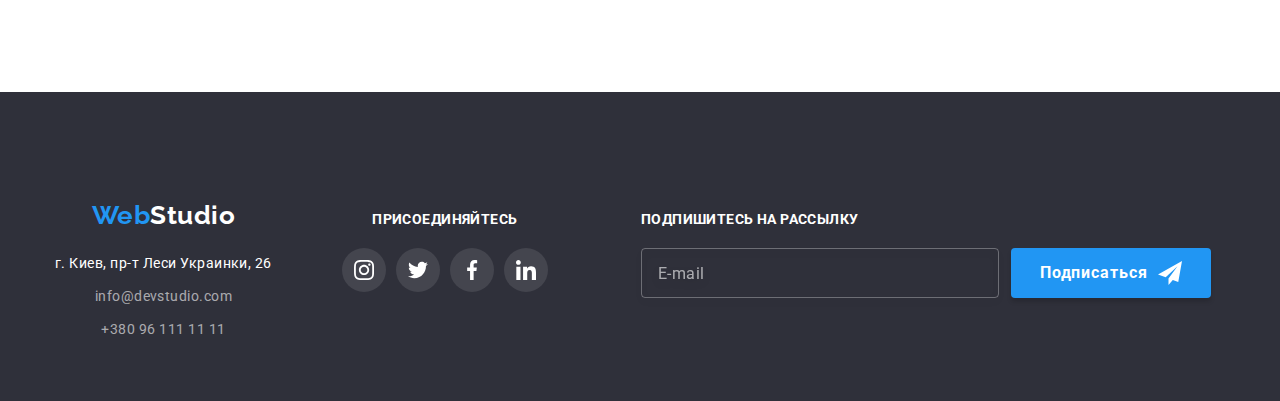
==== commit e9f6ed85: "updete img" ====
--- a/portfolio.html
+++ b/portfolio.html
@@ -127,7 +127,31 @@
           <ul class="projects-list list">
             <li class="projects-item">
               <div class="projects-overlay">
-                <img src="./images/portfolio/img1.jpg" alt="фото веб-сайта" width="370" />
+                <picture>
+                  <source
+                    srcset="
+                      ./images/portfolio/imgcard-desk.jpg   1x,
+                      ./images/portfolio/imgcard-desk2x.jpg 2x
+                    "
+                    media="(min-width:1200px)"
+                  />
+                  <source
+                    srcset="
+                      ./images/portfolio/imgcard-tablet.jpg 1x,
+                      ./images/team/imgcard-tablet2x.jpg    2x
+                    "
+                    media="(min-width:768px)"
+                  />
+                  <source
+                    srcset="
+                      ./images/portfolio/imgcard-mob.jpg   1x,
+                      ./images/portfolio/imgcard-mob2x.jpg 2x
+                    "
+                    media="(min-width:320px)"
+                  />
+                  <img src="./images/portfolio/imgcard-desk.jpg" alt="фото веб-сайта" />
+                  />
+                </picture>
                 <p class="overlay-text">
                   Технокряк это современная площадка распространения коронавируса. Компании
                   используют эту платформу для цифрового шпионажа и атак на защищённые сервера
@@ -141,7 +165,31 @@
             </li>
             <li class="projects-item">
               <div class="projects-overlay">
-                <img src="./images/portfolio/img2.jpg" alt="фото дизайна" width="370" />
+                <picture>
+                  <source
+                    srcset="
+                      ./images/portfolio/imgcard-desk-1.jpg   1x,
+                      ./images/portfolio/imgcard-desk2x-1.jpg 2x
+                    "
+                    media="(min-width:1200px)"
+                  />
+                  <source
+                    srcset="
+                      ./images/portfolio/imgcard-tablet-1.jpg 1x,
+                      ./images/team/imgcard-tablet2x-1.jpg    2x
+                    "
+                    media="(min-width:768px)"
+                  />
+                  <source
+                    srcset="
+                      ./images/portfolio/imgcard-mob-1.jpg   1x,
+                      ./images/portfolio/imgcard-mob2x-1.jpg 2x
+                    "
+                    media="(min-width:320px)"
+                  />
+                  <img src="./images/portfolio/imgcard-desk-1.jpg" alt="фото дизайна" />
+                  />
+                </picture>
                 <p class="overlay-text">
                   Технокряк это современная площадка распространения коронавируса. Компании
                   используют эту платформу для цифрового шпионажа и атак на защищённые сервера
@@ -155,7 +203,31 @@
             </li>
             <li class="projects-item">
               <div class="projects-overlay">
-                <img src="./images/portfolio/img3.jpg" alt="фото приложения" width="370" />
+                <picture>
+                  <source
+                    srcset="
+                      ./images/portfolio/imgcard-desk-2.jpg   1x,
+                      ./images/portfolio/imgcard-desk2x-2.jpg 2x
+                    "
+                    media="(min-width:1200px)"
+                  />
+                  <source
+                    srcset="
+                      ./images/portfolio/imgcard-tablet-2.jpg 1x,
+                      ./images/team/imgcard-tablet2x-2.jpg    2x
+                    "
+                    media="(min-width:768px)"
+                  />
+                  <source
+                    srcset="
+                      ./images/portfolio/imgcard-mob-2.jpg   1x,
+                      ./images/portfolio/imgcard-mob2x-2.jpg 2x
+                    "
+                    media="(min-width:320px)"
+                  />
+                  <img src="./images/portfolio/imgcard-desk-2.jpg" alt="фото приложения" />
+                  />
+                </picture>
                 <p class="overlay-text">
                   Технокряк это современная площадка распространения коронавируса. Компании
                   используют эту платформу для цифрового шпионажа и атак на защищённые сервера
@@ -169,7 +241,31 @@
             </li>
             <li class="projects-item">
               <div class="projects-overlay">
-                <img src="./images/portfolio/img4.jpg" alt="фото маркетинга" width="370" />
+                <picture>
+                  <source
+                    srcset="
+                      ./images/portfolio/imgcard-desk-3.jpg   1x,
+                      ./images/portfolio/imgcard-desk2x-3.jpg 2x
+                    "
+                    media="(min-width:1200px)"
+                  />
+                  <source
+                    srcset="
+                      ./images/portfolio/imgcard-tablet-3.jpg 1x,
+                      ./images/team/imgcard-tablet2x-3.jpg    2x
+                    "
+                    media="(min-width:768px)"
+                  />
+                  <source
+                    srcset="
+                      ./images/portfolio/imgcard-mob-3.jpg   1x,
+                      ./images/portfolio/imgcard-mob2x-3.jpg 2x
+                    "
+                    media="(min-width:320px)"
+                  />
+                  <img src="./images/portfolio/imgcard-desk-3.jpg" alt="фото маркетинга" />
+                  />
+                </picture>
                 <p class="overlay-text">
                   Технокряк это современная площадка распространения коронавируса. Компании
                   используют эту платформу для цифрового шпионажа и атак на защищённые сервера
@@ -183,7 +279,31 @@
             </li>
             <li class="projects-item">
               <div class="projects-overlay">
-                <img src="./images/portfolio/img5.jpg" alt="фото приложения" width="370" />
+                <picture>
+                  <source
+                    srcset="
+                      ./images/portfolio/imgcard-desk-4.jpg   1x,
+                      ./images/portfolio/imgcard-desk2x-4.jpg 2x
+                    "
+                    media="(min-width:1200px)"
+                  />
+                  <source
+                    srcset="
+                      ./images/portfolio/imgcard-tablet-4.jpg 1x,
+                      ./images/team/imgcard-tablet2x-4.jpg    2x
+                    "
+                    media="(min-width:768px)"
+                  />
+                  <source
+                    srcset="
+                      ./images/portfolio/imgcard-mob-4.jpg   1x,
+                      ./images/portfolio/imgcard-mob2x-4.jpg 2x
+                    "
+                    media="(min-width:320px)"
+                  />
+                  <img src="./images/portfolio/imgcard-desk-4.jpg" alt="фото приложения" />
+                  />
+                </picture>
                 <p class="overlay-text">
                   Технокряк это современная площадка распространения коронавируса. Компании
                   используют эту платформу для цифрового шпионажа и атак на защищённые сервера
@@ -197,7 +317,31 @@
             </li>
             <li class="projects-item">
               <div class="projects-overlay">
-                <img src="./images/portfolio/img6.jpg" alt="фото веб-сайта" width="370" />
+                <picture>
+                  <source
+                    srcset="
+                      ./images/portfolio/imgcard-desk-5.jpg   1x,
+                      ./images/portfolio/imgcard-desk2x-5.jpg 2x
+                    "
+                    media="(min-width:1200px)"
+                  />
+                  <source
+                    srcset="
+                      ./images/portfolio/imgcard-tablet-5.jpg 1x,
+                      ./images/team/imgcard-tablet2x-5.jpg    2x
+                    "
+                    media="(min-width:768px)"
+                  />
+                  <source
+                    srcset="
+                      ./images/portfolio/imgcard-mob-5.jpg   1x,
+                      ./images/portfolio/imgcard-mob2x-5.jpg 2x
+                    "
+                    media="(min-width:320px)"
+                  />
+                  <img src="./images/portfolio/imgcard-desk-5.jpg" alt="фото веб-сайта" />
+                  />
+                </picture>
                 <p class="overlay-text">
                   Технокряк это современная площадка распространения коронавируса. Компании
                   используют эту платформу для цифрового шпионажа и атак на защищённые сервера
@@ -211,7 +355,31 @@
             </li>
             <li class="projects-item">
               <div class="projects-overlay">
-                <img src="./images/portfolio/img7.jpg" alt="фото дизайна" width="370" />
+                <picture>
+                  <source
+                    srcset="
+                      ./images/portfolio/imgcard-desk-6.jpg   1x,
+                      ./images/portfolio/imgcard-desk2x-6.jpg 2x
+                    "
+                    media="(min-width:1200px)"
+                  />
+                  <source
+                    srcset="
+                      ./images/portfolio/imgcard-tablet-6.jpg 1x,
+                      ./images/team/imgcard-tablet2x-6.jpg    2x
+                    "
+                    media="(min-width:768px)"
+                  />
+                  <source
+                    srcset="
+                      ./images/portfolio/imgcard-mob-6.jpg   1x,
+                      ./images/portfolio/imgcard-mob2x-6.jpg 2x
+                    "
+                    media="(min-width:320px)"
+                  />
+                  <img src="./images/portfolio/imgcard-desk-6.jpg" alt="фото дизайна" />
+                  />
+                </picture>
                 <p class="overlay-text">
                   Технокряк это современная площадка распространения коронавируса. Компании
                   используют эту платформу для цифрового шпионажа и атак на защищённые сервера
@@ -225,7 +393,31 @@
             </li>
             <li class="projects-item">
               <div class="projects-overlay">
-                <img src="./images/portfolio/img8.jpg" alt="фото маркетинга" width="370" />
+                <picture>
+                  <source
+                    srcset="
+                      ./images/portfolio/imgcard-desk-7.jpg   1x,
+                      ./images/portfolio/imgcard-desk2x-7.jpg 2x
+                    "
+                    media="(min-width:1200px)"
+                  />
+                  <source
+                    srcset="
+                      ./images/portfolio/imgcard-tablet-7.jpg 1x,
+                      ./images/team/imgcard-tablet2x-7.jpg    2x
+                    "
+                    media="(min-width:768px)"
+                  />
+                  <source
+                    srcset="
+                      ./images/portfolio/imgcard-mob-7.jpg   1x,
+                      ./images/portfolio/imgcard-mob2x-7.jpg 2x
+                    "
+                    media="(min-width:320px)"
+                  />
+                  <img src="./images/portfolio/imgcard-desk-7.jpg" alt="фото маркетинга" />
+                  />
+                </picture>
                 <p class="overlay-text">
                   Технокряк это современная площадка распространения коронавируса. Компании
                   используют эту платформу для цифрового шпионажа и атак на защищённые сервера
@@ -239,7 +431,31 @@
             </li>
             <li class="projects-item">
               <div class="projects-overlay">
-                <img src="./images/portfolio/img9.jpg" alt="фото приложения" width="370" />
+                <picture>
+                  <source
+                    srcset="
+                      ./images/portfolio/imgcard-desk-8.jpg   1x,
+                      ./images/portfolio/imgcard-desk2x-8.jpg 2x
+                    "
+                    media="(min-width:1200px)"
+                  />
+                  <source
+                    srcset="
+                      ./images/portfolio/imgcard-tablet-8.jpg 1x,
+                      ./images/team/imgcard-tablet2x-8.jpg    2x
+                    "
+                    media="(min-width:768px)"
+                  />
+                  <source
+                    srcset="
+                      ./images/portfolio/imgcard-mob-8.jpg   1x,
+                      ./images/portfolio/imgcard-mob2x-8.jpg 2x
+                    "
+                    media="(min-width:320px)"
+                  />
+                  <img src="./images/portfolio/imgcard-desk-8.jpg" alt="фото приложения" />
+                  />
+                </picture>
                 <p class="overlay-text">
                   Технокряк это современная площадка распространения коронавируса. Компании
                   используют эту платформу для цифрового шпионажа и атак на защищённые сервера
--- a/css/main.min.css
+++ b/css/main.min.css
@@ -1 +1 @@
-ul,h1,h2,h3,p{margin-top:0;margin-bottom:0;padding:0}img{display:block;max-width:100%;height:auto}body{font-family:"Roboto",sans-serif;font-weight:400;letter-spacing:.03em;color:#212121;background-color:#fff}.link{text-decoration:none}.list{list-style:none}.visually-hidden{position:absolute;white-space:nowrap;width:1px;height:1px;overflow:hidden;border:0;padding:0;clip:rect(0 0 0 0);clip-path:inset(50%);margin:-1px}.conteiner{padding:0 15px;margin:0 auto}@media screen and (min-width: 480px){.conteiner{width:480px}}@media screen and (min-width: 768px){.conteiner{width:768px}}@media screen and (min-width: 1200px){.conteiner{width:1200px}}.section{padding:60px 0}@media screen and (min-width: 1200px){.section{padding:94px 0}}.header{border-bottom:1px solid #ececec}@media screen and (min-width: 768px){.header{padding-top:26px;padding-bottom:26px}}@media screen and (min-width: 1200px){.header{padding-top:24px;padding-bottom:25px}}@media screen and (min-width: 768px){.header__conteiner{display:flex;align-items:center}}.header__logo{margin-right:88px;color:#000}@media screen and (min-width: 1200px){.header__logo{margin-right:93px}}.header__contact{display:none}@media screen and (min-width: 768px){.header__contact{display:block;margin-left:auto}}@media screen and (min-width: 1200px){.header__contact{display:flex}}.contact-header__item:not(:last-child){margin-bottom:10px}@media screen and (min-width: 1200px){.contact-header__item:not(:last-child){margin-right:50px}}.contact-header__icon{margin-right:10px;fill:currentColor}.contact-header__link{display:flex;align-items:center;font-weight:500;font-size:12px;line-height:1.17;letter-spacing:.02em;color:#757575;transition:color 250ms cubic-bezier(0.4, 0, 0.2, 1)}.contact-header__link:hover,.contact-header__link:focus{color:#2196f3}@media screen and (min-width: 1200px){.contact-header__link{font-size:14px;line-height:1.14}}.mob-menu_open,.mob-menu_close{display:block;background-color:rgba(0,0,0,0);border:none;margin-left:auto;transition:fill 250ms cubic-bezier(0.4, 0, 0.2, 1)}.mob-menu_open:hover,.mob-menu_open:focus,.mob-menu_close:hover,.mob-menu_close:focus{fill:#2196f3}@media screen and (min-width: 768px){.mob-menu_open,.mob-menu_close{display:none}}.mob-menu{position:fixed;background-color:#fff;top:0;left:0;width:100vw;height:100vh}.mob-menu_box{display:flex;flex-direction:column;height:100%;justify-content:space-between;overflow:scroll}.mob-menu_list{margin-top:8px;margin-left:40px}.mob-menu__item:not(:last-child){margin-bottom:32px}.mob-menu__link{font-weight:500;font-size:40px;line-height:1.17;letter-spacing:.02em;color:#212121}.mob-menu__link--active{color:#2196f3}.mob-menu__contact{margin-left:40px;margin-bottom:64px}.mob-menu__contact-tel{display:block;margin-bottom:32px;font-weight:500;font-size:28px;line-height:1.18;letter-spacing:.02em;color:#2196f3}.mob-menu__contact-mail{font-weight:500;font-size:24px;line-height:1.17;letter-spacing:.02em;color:#757575}.mob-menu__soc{display:flex;flex-wrap:wrap;margin-left:40px;margin-bottom:48px}.mob-menu__soc-item:not(:last-child){padding-right:10px;border-right:1px solid rgba(33,33,33,.2);margin-right:10px}.mob-menu__soc-link{font-weight:500;font-size:18px;line-height:1.22;letter-spacing:.02em;color:#2196f3}.logo{font-family:"Raleway";font-weight:700;font-size:24px;line-height:1.66}@media screen and (min-width: 1200px){.logo{font-size:26px;line-height:1.2}}.logo__label{color:#2196f3}.navigation{display:flex;align-items:center}.navigation__list{display:none}@media screen and (min-width: 768px){.navigation__list{display:flex}}.navigation__item{position:relative}.navigation__item:not(:last-child){margin-right:50px}.navigation__link{font-weight:500;font-size:14px;line-height:1.14;letter-spacing:.02em;color:#212121;transition:color 250ms cubic-bezier(0.4, 0, 0.2, 1)}.navigation__link:hover,.navigation__link:focus{color:#2196f3}.navigation__link--active{color:#2196f3}.navigation__link--active::after{content:"";display:block;position:absolute;top:48px;width:100%;height:4px;background-color:#2196f3;border-radius:2px}.hero{max-width:480px;height:auto;padding:118px 60px;background-image:linear-gradient(rgba(56, 47, 58, 0.4), rgba(56, 47, 58, 0.4)),url(../images/icon/hero.jpg);background-position:center;background-repeat:no-repeat;background-color:#2f303a;text-align:center}@media screen and (min-width: 768px){.hero{max-width:768px;padding:118px 204px}}@media screen and (min-width: 1200px){.hero{max-width:1600px;height:600px;padding:200px 0}}.hero--center{margin-right:auto;margin-left:auto}.hero__title{margin-bottom:30px;font-weight:900;font-size:26px;line-height:1.62;text-align:center;letter-spacing:.06em;text-transform:uppercase;color:#fff}@media screen and (min-width: 1200px){.hero__title{font-size:44px;line-height:1.36}}.hero__btn{transition:background-color 250ms cubic-bezier(0.4, 0, 0.2, 1)}.hero__btn:hover,.hero__btn:focus{background-color:#188ce8}.button{width:200px;height:50px;font-weight:700;font-size:16px;line-height:1.88;letter-spacing:.06em;color:#fff;background-color:#2196f3;box-shadow:0px 4px 4px rgba(0,0,0,.15);border-radius:4px;border:1px solid rgba(0,0,0,0);cursor:pointer}.features{margin-top:-30px}@media screen and (min-width: 768px){.features{display:flex;flex-wrap:wrap;margin-left:-30px}}.features__item{width:100%;margin-top:30px}@media screen and (min-width: 768px){.features__item{margin-left:30px;flex-basis:calc(50% - 30px)}}@media screen and (min-width: 1200px){.features__item{flex-basis:calc(25% - 30px)}}.features__title{margin-bottom:10px;font-weight:700;font-size:14px;line-height:1.14;text-transform:uppercase;text-align:center}@media screen and (min-width: 768px){.features__title{text-align:left}}.features__box{display:flex;justify-content:center;align-items:center;margin-bottom:30px;background-color:#f5f4fa;border-radius:4px;height:120px}.features__text{font-size:14px;line-height:1.71;color:#757575}.work{display:none;padding-bottom:94px}@media screen and (min-width: 1200px){.work{display:block}}.work__title{margin-top:50px;font-weight:700;font-size:36px;line-height:1.17;text-align:center}.work__list{display:flex}.work__item{position:relative}.work__item:not(:last-child){margin-right:30px}.work__text{position:absolute;bottom:0;display:flex;justify-content:center;align-items:center;width:100%;height:70px;font-weight:700;font-size:14px;line-height:1.14;text-align:center;letter-spacing:.03em;text-transform:uppercase;color:#fff;background-color:rgba(47,48,58,.8)}.team{background-color:#f5f4fa}.team__title{margin-bottom:50px;font-weight:700;font-size:28px;line-height:1.17;letter-spacing:.03em;text-align:center}@media screen and (min-width: 1200px){.team__title{font-size:36px}}.team__list{margin-top:-30px}@media screen and (min-width: 768px){.team__list{display:flex;flex-wrap:wrap;margin-left:-30px}}.team__item{margin-top:30px;background:#fff;box-shadow:0px 1px 3px rgba(0,0,0,.12),0px 1px 1px rgba(0,0,0,.14),0px 2px 1px rgba(0,0,0,.2);border-radius:0px 0px 4px 4px}@media screen and (min-width: 768px){.team__item{margin-left:30px;flex-basis:calc(50% - 30px)}}@media screen and (min-width: 1200px){.team__item{flex-basis:calc(25% - 30px)}}.team__img{width:auto}.team-box{padding:30px 0 16px 0}.team-name{margin-bottom:10px;font-weight:500;font-size:16px;line-height:1.19;letter-spacing:.03em;text-align:center}.team-prof{font-size:16px;line-height:1.19;text-align:center;letter-spacing:.03em;color:#757575}.master-soc-list{display:flex;align-items:center;justify-content:center;padding:0 122px 24px 122px}@media screen and (min-width: 768px){.master-soc-list{padding:0 74px 24px 74px}}@media screen and (min-width: 1200px){.master-soc-list{padding:0 32px 30px 32px}}.master-soc-link{width:44px;height:44px;display:flex;justify-content:center;align-items:center;border-radius:50%;fill:#afb1b8;transition:background-color 250ms cubic-bezier(0.4, 0, 0.2, 1),fill 250ms cubic-bezier(0.4, 0, 0.2, 1)}.master-soc-link:hover,.master-soc-link:focus{fill:#fff;background-color:#2196f3}.master-soc-item:not(:last-child){margin-right:10px}.clients{margin-bottom:50px;font-weight:700;font-size:28px;line-height:1.18;text-align:center;letter-spacing:.03em}@media screen and (min-width: 1200px){.clients{font-size:36px;line-height:1.16}}.clients-list{display:flex;flex-wrap:wrap;justify-content:center;margin-left:-30px;margin-top:-30px}.clients-item{width:100%;margin-top:30px;margin-left:30px;flex-basis:calc(50% - 30px)}@media screen and (min-width: 768px){.clients-item{flex-basis:calc(33.3333333333% - 30px)}}@media screen and (min-width: 1200px){.clients-item{flex-basis:calc(16.6666666667% - 30px)}}.clients-link{display:flex;align-items:center;justify-content:center;fill:#afb1b8;width:210px;height:92px;border:1px solid #afb1b8;border-radius:4px;transition:border 250ms cubic-bezier(0.4, 0, 0.2, 1),fill 250ms cubic-bezier(0.4, 0, 0.2, 1)}@media screen and (min-width: 768px){.clients-link{width:226px}}@media screen and (min-width: 1200px){.clients-link{width:170px}}.clients-link:hover,.clients-link:focus{border:1px solid #2196f3;fill:#2196f3}.footer{padding:60px 0;background-color:#2f303a;text-align:center}@media screen and (min-width: 1200px){.footer__conteiner{display:flex;align-items:baseline}}@media screen and (min-width: 768px){.footer__box{display:flex;align-items:baseline;justify-content:space-around}}.footer__logo{margin-bottom:20px;display:inline-block;color:#fff}.footer__text{margin-bottom:9px;font-style:normal;font-size:14px;line-height:1.71;color:#fff}.footer__item:first-child{margin-bottom:9px}.footer__link{display:inline-block;font-style:normal;font-size:14px;line-height:1.71;color:rgba(255,255,255,.6);transition:color 250ms cubic-bezier(0.4, 0, 0.2, 1)}.footer__link:hover,.footer__link:focus{color:#2196f3}@media screen and (min-width: 480px){.footer__socials{margin-top:60px}}@media screen and (min-width: 1200px){.footer__socials{margin-left:70px}}.socials__title{margin-bottom:20px;font-weight:700;font-size:14px;line-height:1.14;letter-spacing:.03em;text-transform:uppercase;color:#fff}.socials__list{display:flex;justify-content:center}.socials__item:not(:last-child){margin-right:10px}.socials__link{width:44px;height:44px;border-radius:50px;display:flex;justify-content:center;align-items:center;fill:#fff;background-color:rgba(255,255,255,.1);transition:background-color 250ms cubic-bezier(0.4, 0, 0.2, 1)}.socials__link:hover,.socials__link:focus{background-color:#2196f3}.footer__subscription{margin-top:60px}@media screen and (min-width: 1200px){.footer__subscription{margin-left:93px;margin-top:0}}.subscription__titel{margin-bottom:20px;font-weight:700;font-size:14px;line-height:1.14;letter-spacing:.03em;text-transform:uppercase;color:#fff}@media screen and (min-width: 1200px){.subscription__titel{text-align:left}}@media screen and (min-width: 1200px){.subscription__form{display:flex;align-items:center}}.subscription__input{display:inline-block;margin-bottom:20px;padding-left:16px;width:100%;height:50px;border:1px solid rgba(255,255,255,.3);filter:drop-shadow(0px 4px 4px rgba(0, 0, 0, 0.15));border-radius:4px;background-color:rgba(0,0,0,0);color:rgba(255,255,255,.6)}@media screen and (min-width: 768px){.subscription__input{width:450px}}@media screen and (min-width: 1200px){.subscription__input{width:358px;margin-right:12px;margin-bottom:0}}.subscription__input::placeholder{font-size:16px;line-height:1.25;letter-spacing:.03em;color:rgba(255,255,255,.6)}.subscription__btn{display:flex;align-items:center;justify-content:center;margin:auto}.subscription__icon{margin-left:10px;fill:#fff}.box-pro{margin-bottom:40px}@media screen and (min-width: 768px){.box-pro{margin-bottom:30px}}@media screen and (min-width: 1200px){.box-pro{margin-bottom:50px}}s .projects-btn{display:flex;flex-wrap:wrap}@media screen and (min-width: 768px){s .projects-btn{justify-content:center}}.btn-item:not(:last-child){margin-right:8px}.btn-item:not(:last-child):nth-child(-n+3){margin-bottom:15px}.btn{padding:6px 22px;border-radius:4px;border:1px solid rgba(0,0,0,0);font-family:"Roboto";font-weight:500;font-size:16px;line-height:1.62;text-align:center;letter-spacing:.03em;color:#212121;background:#f5f4fa;cursor:pointer;transition:color 250ms cubic-bezier(0.4, 0, 0.2, 1),background-color 250ms cubic-bezier(0.4, 0, 0.2, 1),box-shadow 250ms cubic-bezier(0.4, 0, 0.2, 1),border-radius 250ms cubic-bezier(0.4, 0, 0.2, 1)}.btn:hover,.btn:focus{background-color:#2196f3;color:#fff;box-shadow:0px 3px 1px rgba(0,0,0,.1),0px 1px 2px rgba(0,0,0,.08),0px 2px 2px rgba(0,0,0,.12);border-radius:4px}.projects-list{padding:0;margin:0;display:flex;flex-wrap:wrap;margin-top:-30px;margin-left:-30px}.projects-item{flex-basis:calc(100% - 30px);margin-top:30px;margin-left:30px;cursor:pointer;transition:box-shadow 250ms cubic-bezier(0.4, 0, 0.2, 1)}.projects-item:hover,.projects-item:focus{box-shadow:0px 1px 1px rgba(0,0,0,.12),0px 4px 4px rgba(0,0,0,.06),1px 4px 6px rgba(0,0,0,.16)}@media screen and (min-width: 768px){.projects-item{flex-basis:calc(50% - 30px)}}@media screen and (min-width: 1200px){.projects-item{flex-basis:calc(33.3333333333% - 30px)}}.projects-overlay{position:relative;overflow:hidden}.overlay-text{position:absolute;top:0;left:0;height:100%;padding:63px 24px;font-size:18px;line-height:1.56;letter-spacing:.03em;color:#fff;background-color:rgba(33,150,243,.9);transform:translateY(100%);transition:transform 250ms cubic-bezier(0.4, 0, 0.2, 1)}.projects-item:hover .overlay-text{transform:translateY(0)}.card-box{padding:20px 24px;border-width:0 1px 1px 1px;border-style:solid;border-color:#eee}.project-h{font-size:18px;line-height:2;letter-spacing:.06em}.project-text{font-size:16px;line-height:1.88;color:#757575}.backdrop{position:fixed;overflow:scroll;top:0;left:0;width:100%;height:100%;background-color:rgba(0,0,0,.2);transition:opacity 250ms cubic-bezier(0.4, 0, 0.2, 1),visibility 250ms cubic-bezier(0.4, 0, 0.2, 1)}.backdrop.is-hidden .modal{transform:scale(1.5)}.modal{margin-top:93px;position:absolute;top:50%;left:50%;transform:translate(-50%, -50%) scale(1);padding:40px;width:100%;max-width:450px;height:609px;background:#fff;box-shadow:0px 1px 3px rgba(0,0,0,.12),0px 1px 1px rgba(0,0,0,.14),0px 2px 1px rgba(0,0,0,.2);border-radius:4px;transition:transform 250ms cubic-bezier(0.4, 0, 0.2, 1)}@media screen and (min-width: 768px){.modal{margin-top:208px}}@media screen and (min-width: 1200px){.modal{max-width:528px;height:581px;margin-top:0}}.modal-btm{position:absolute;top:8px;right:8px;display:flex;justify-content:center;align-items:center;width:30px;height:30px;background-color:#fff;border:1px solid rgba(0,0,0,.1);border-radius:50%;cursor:pointer;fill:#000}.modal-btm:hover,.modal-btm:focus{fill:#2196f3}.is-hidden{opacity:0;pointer-events:none;visibility:hidden}.modal-text{margin-bottom:12px;font-weight:700;font-size:20px;line-height:1.15;text-align:center;letter-spacing:.03em}.modal-label{font-size:12px;line-height:1.16;letter-spacing:.01em;color:#757575}.label-name{display:inline-block;margin-bottom:4px}.modal-input{position:relative;padding-left:42px;width:100%;height:40px;border:1px solid rgba(33,33,33,.2);box-sizing:border-box;border-radius:4px;cursor:pointer;transition:border 250ms cubic-bezier(0.4, 0, 0.2, 1),outline 250ms cubic-bezier(0.4, 0, 0.2, 1)}.modal-label:focus-within .modal-input{border:1px solid #2196f3;outline:rgba(0,0,0,0)}.input-wrap{position:relative;margin-bottom:10px}.modal-input-icon{position:absolute;top:50%;left:12px;transition:fill 250ms cubic-bezier(0.4, 0, 0.2, 1)}.modal-label:focus-within .modal-input-icon{fill:#2196f3}.modal-textarea{padding:12px 16px;margin-bottom:20px;width:100%;height:120px;resize:none;border:1px solid rgba(33,33,33,.2);box-sizing:border-box;border-radius:4px;transition:border 250ms cubic-bezier(0.4, 0, 0.2, 1),outline 250ms cubic-bezier(0.4, 0, 0.2, 1)}.modal-textarea::placeholder{font-size:12px;line-height:1.16;letter-spacing:.01em;color:rgba(117,117,117,.5)}.modal-label:focus-within .modal-textarea{border:1px solid #2196f3;outline:rgba(0,0,0,0)}.modal-checkbox{display:flex;align-items:center;justify-content:center;margin-bottom:20px;font-weight:400;font-size:14px;line-height:1.71;letter-spacing:.03em;color:#757575}.checkbox-icon{display:inline-block;margin-right:7px;width:16px;height:15px;border:2px solid #212121;border-radius:3px;background-image:url(../images/icon/Vector.svg);background-repeat:no-repeat;background-size:contain;background-position:50% 50%;transition:border 250ms cubic-bezier(0.4, 0, 0.2, 1),background-color 250ms cubic-bezier(0.4, 0, 0.2, 1)}.modal-check:checked+.checkbox-icon{background-color:#2196f3;border:rgba(0,0,0,0)}.checkbox-text{text-decoration:underline;color:#2196f3}.modal-button{display:block;margin-right:auto;margin-left:auto;width:200px;height:50px;font-weight:700;font-size:16px;line-height:1.88;letter-spacing:.06em;box-shadow:0px 4px 4px rgba(0,0,0,.15);border-radius:4px;background-color:#2196f3;color:#fff;border:rgba(0,0,0,0);text-align:center;cursor:pointer;transition:background-color 250ms cubic-bezier(0.4, 0, 0.2, 1)}.modal-button:focus,.modal-button:hover{background:#188ce8}/*# sourceMappingURL=main.min.css.map */+ul,h1,h2,h3,p{margin-top:0;margin-bottom:0;padding:0}img{display:block;max-width:100%;height:auto}body{font-family:"Roboto",sans-serif;font-weight:400;letter-spacing:.03em;color:#212121;background-color:#fff}.link{text-decoration:none}.list{list-style:none}.visually-hidden{position:absolute;white-space:nowrap;width:1px;height:1px;overflow:hidden;border:0;padding:0;clip:rect(0 0 0 0);clip-path:inset(50%);margin:-1px}.conteiner{padding:0 15px;margin:0 auto}@media screen and (min-width: 480px){.conteiner{width:480px}}@media screen and (min-width: 768px){.conteiner{width:768px}}@media screen and (min-width: 1200px){.conteiner{width:1200px}}.section{padding:60px 0}@media screen and (min-width: 1200px){.section{padding:94px 0}}.header{border-bottom:1px solid #ececec}@media screen and (min-width: 768px){.header{padding-top:26px;padding-bottom:26px}}@media screen and (min-width: 1200px){.header{padding-top:24px;padding-bottom:25px}}@media screen and (min-width: 768px){.header__conteiner{display:flex;align-items:center}}.header__logo{margin-right:88px;color:#000}@media screen and (min-width: 1200px){.header__logo{margin-right:93px}}.header__contact{display:none}@media screen and (min-width: 768px){.header__contact{display:block;margin-left:auto}}@media screen and (min-width: 1200px){.header__contact{display:flex}}.contact-header__item:not(:last-child){margin-bottom:10px}@media screen and (min-width: 1200px){.contact-header__item:not(:last-child){margin-right:50px}}.contact-header__icon{margin-right:10px;fill:currentColor}.contact-header__link{display:flex;align-items:center;font-weight:500;font-size:12px;line-height:1.17;letter-spacing:.02em;color:#757575;transition:color 250ms cubic-bezier(0.4, 0, 0.2, 1)}.contact-header__link:hover,.contact-header__link:focus{color:#2196f3}@media screen and (min-width: 1200px){.contact-header__link{font-size:14px;line-height:1.14}}.mob-menu_open,.mob-menu_close{display:block;background-color:rgba(0,0,0,0);border:none;margin-left:auto;transition:fill 250ms cubic-bezier(0.4, 0, 0.2, 1)}.mob-menu_open:hover,.mob-menu_open:focus,.mob-menu_close:hover,.mob-menu_close:focus{fill:#2196f3}@media screen and (min-width: 768px){.mob-menu_open,.mob-menu_close{display:none}}.mob-menu{position:fixed;background-color:#fff;top:0;left:0;width:100vw;height:100vh}.mob-menu_box{display:flex;flex-direction:column;height:100%;justify-content:space-between;overflow:scroll}.mob-menu_list{margin-top:8px;margin-left:40px}.mob-menu__item:not(:last-child){margin-bottom:32px}.mob-menu__link{font-weight:500;font-size:40px;line-height:1.17;letter-spacing:.02em;color:#212121}.mob-menu__link--active{color:#2196f3}.mob-menu__contact{margin-left:40px;margin-bottom:64px}.mob-menu__contact-tel{display:block;margin-bottom:32px;font-weight:500;font-size:28px;line-height:1.18;letter-spacing:.02em;color:#2196f3}.mob-menu__contact-mail{font-weight:500;font-size:24px;line-height:1.17;letter-spacing:.02em;color:#757575}.mob-menu__soc{display:flex;flex-wrap:wrap;margin-left:40px;margin-bottom:48px}.mob-menu__soc-item:not(:last-child){padding-right:10px;border-right:1px solid rgba(33,33,33,.2);margin-right:10px}.mob-menu__soc-link{font-weight:500;font-size:18px;line-height:1.22;letter-spacing:.02em;color:#2196f3}.logo{font-family:"Raleway";font-weight:700;font-size:24px;line-height:1.66}@media screen and (min-width: 1200px){.logo{font-size:26px;line-height:1.2}}.logo__label{color:#2196f3}.navigation{display:flex;align-items:center}.navigation__list{display:none}@media screen and (min-width: 768px){.navigation__list{display:flex}}.navigation__item{position:relative}.navigation__item:not(:last-child){margin-right:50px}.navigation__link{font-weight:500;font-size:14px;line-height:1.14;letter-spacing:.02em;color:#212121;transition:color 250ms cubic-bezier(0.4, 0, 0.2, 1)}.navigation__link:hover,.navigation__link:focus{color:#2196f3}.navigation__link--active{color:#2196f3}.navigation__link--active::after{content:"";display:block;position:absolute;top:48px;width:100%;height:4px;background-color:#2196f3;border-radius:2px}.hero{max-width:480px;height:auto;padding:118px 60px;background-image:linear-gradient(rgba(56, 47, 58, 0.4), rgba(56, 47, 58, 0.4)),url(../images/header/mob.jpg);background-position:center;background-repeat:no-repeat;background-size:cover;background-color:#2f303a;text-align:center}@media(min-device-pixel-ratio: 2),(min-resolution: 192dpi),(min-resolution: 2dppx){.hero{background-image:linear-gradient(rgba(56, 47, 58, 0.4), rgba(56, 47, 58, 0.4)),url(../images/header/mob2x.jpg);max-width:480px;height:auto}}@media screen and (min-width: 768px){.hero{max-width:768px;padding:118px 204px;background-image:linear-gradient(rgba(56, 47, 58, 0.4), rgba(56, 47, 58, 0.4)),url(../images/header/tablet.jpg)}}@media screen and (min-width: 768px)and (min-device-pixel-ratio: 2),screen and (min-width: 768px)and (min-resolution: 192dpi),screen and (min-width: 768px)and (min-resolution: 2dppx){.hero{background-image:linear-gradient(rgba(56, 47, 58, 0.4), rgba(56, 47, 58, 0.4)),url(../images/header/tablet2x.jpg)}}@media screen and (min-width: 1200px){.hero{max-width:1600px;height:600px;padding:200px 0;background-image:linear-gradient(rgba(56, 47, 58, 0.4), rgba(56, 47, 58, 0.4)),url(../images/header/desk.jpg)}}@media screen and (min-width: 1200px)and (min-device-pixel-ratio: 2),screen and (min-width: 1200px)and (min-resolution: 192dpi),screen and (min-width: 1200px)and (min-resolution: 2dppx){.hero{background-image:linear-gradient(rgba(56, 47, 58, 0.4), rgba(56, 47, 58, 0.4)),url(../images/header/desk2x.jpg)}}.hero--center{margin-right:auto;margin-left:auto}.hero__title{margin-bottom:30px;font-weight:900;font-size:26px;line-height:1.62;text-align:center;letter-spacing:.06em;text-transform:uppercase;color:#fff}@media screen and (min-width: 1200px){.hero__title{font-size:44px;line-height:1.36}}.hero__btn{transition:background-color 250ms cubic-bezier(0.4, 0, 0.2, 1)}.hero__btn:hover,.hero__btn:focus{background-color:#188ce8}.button{width:200px;height:50px;font-weight:700;font-size:16px;line-height:1.88;letter-spacing:.06em;color:#fff;background-color:#2196f3;box-shadow:0px 4px 4px rgba(0,0,0,.15);border-radius:4px;border:1px solid rgba(0,0,0,0);cursor:pointer}.features{margin-top:-30px}@media screen and (min-width: 768px){.features{display:flex;flex-wrap:wrap;margin-left:-30px}}.features__item{width:100%;margin-top:30px}@media screen and (min-width: 768px){.features__item{margin-left:30px;flex-basis:calc(50% - 30px)}}@media screen and (min-width: 1200px){.features__item{flex-basis:calc(25% - 30px)}}.features__title{margin-bottom:10px;font-weight:700;font-size:14px;line-height:1.14;text-transform:uppercase;text-align:center}@media screen and (min-width: 768px){.features__title{text-align:left}}.features__box{display:flex;justify-content:center;align-items:center;margin-bottom:30px;background-color:#f5f4fa;border-radius:4px;height:120px}.features__text{font-size:14px;line-height:1.71;color:#757575}.work{display:none;padding-bottom:94px}@media screen and (min-width: 1200px){.work{display:block}}.work__title{margin-top:50px;font-weight:700;font-size:36px;line-height:1.17;text-align:center}.work__list{display:flex}.work__item{position:relative}.work__item:not(:last-child){margin-right:30px}.work__text{position:absolute;bottom:0;display:flex;justify-content:center;align-items:center;width:100%;height:70px;font-weight:700;font-size:14px;line-height:1.14;text-align:center;letter-spacing:.03em;text-transform:uppercase;color:#fff;background-color:rgba(47,48,58,.8)}.team{background-color:#f5f4fa}.team__title{margin-bottom:50px;font-weight:700;font-size:28px;line-height:1.17;letter-spacing:.03em;text-align:center}@media screen and (min-width: 1200px){.team__title{font-size:36px}}.team__list{margin-top:-30px}@media screen and (min-width: 768px){.team__list{display:flex;flex-wrap:wrap;margin-left:-30px}}.team__item{margin-top:30px;background:#fff;box-shadow:0px 1px 3px rgba(0,0,0,.12),0px 1px 1px rgba(0,0,0,.14),0px 2px 1px rgba(0,0,0,.2);border-radius:0px 0px 4px 4px}@media screen and (min-width: 768px){.team__item{margin-left:30px;flex-basis:calc(50% - 30px)}}@media screen and (min-width: 1200px){.team__item{flex-basis:calc(25% - 30px)}}.team__img{width:auto}.team-box{padding:30px 0 16px 0}.team-name{margin-bottom:10px;font-weight:500;font-size:16px;line-height:1.19;letter-spacing:.03em;text-align:center}.team-prof{font-size:16px;line-height:1.19;text-align:center;letter-spacing:.03em;color:#757575}.master-soc-list{display:flex;align-items:center;justify-content:center;padding:0 122px 24px 122px}@media screen and (min-width: 768px){.master-soc-list{padding:0 74px 24px 74px}}@media screen and (min-width: 1200px){.master-soc-list{padding:0 32px 30px 32px}}.master-soc-link{width:44px;height:44px;display:flex;justify-content:center;align-items:center;border-radius:50%;fill:#afb1b8;transition:background-color 250ms cubic-bezier(0.4, 0, 0.2, 1),fill 250ms cubic-bezier(0.4, 0, 0.2, 1)}.master-soc-link:hover,.master-soc-link:focus{fill:#fff;background-color:#2196f3}.master-soc-item:not(:last-child){margin-right:10px}.clients{margin-bottom:50px;font-weight:700;font-size:28px;line-height:1.18;text-align:center;letter-spacing:.03em}@media screen and (min-width: 1200px){.clients{font-size:36px;line-height:1.16}}.clients-list{display:flex;flex-wrap:wrap;justify-content:center;margin-left:-30px;margin-top:-30px}.clients-item{width:100%;margin-top:30px;margin-left:30px;flex-basis:calc(50% - 30px)}@media screen and (min-width: 768px){.clients-item{flex-basis:calc(33.3333333333% - 30px)}}@media screen and (min-width: 1200px){.clients-item{flex-basis:calc(16.6666666667% - 30px)}}.clients-link{display:flex;align-items:center;justify-content:center;fill:#afb1b8;width:210px;height:92px;border:1px solid #afb1b8;border-radius:4px;transition:border 250ms cubic-bezier(0.4, 0, 0.2, 1),fill 250ms cubic-bezier(0.4, 0, 0.2, 1)}@media screen and (min-width: 768px){.clients-link{width:226px}}@media screen and (min-width: 1200px){.clients-link{width:170px}}.clients-link:hover,.clients-link:focus{border:1px solid #2196f3;fill:#2196f3}.footer{padding:60px 0;background-color:#2f303a;text-align:center}@media screen and (min-width: 1200px){.footer__conteiner{display:flex;align-items:baseline}}@media screen and (min-width: 768px){.footer__box{display:flex;align-items:baseline;justify-content:space-around}}.footer__logo{margin-bottom:20px;display:inline-block;color:#fff}.footer__text{margin-bottom:9px;font-style:normal;font-size:14px;line-height:1.71;color:#fff}.footer__item:first-child{margin-bottom:9px}.footer__link{display:inline-block;font-style:normal;font-size:14px;line-height:1.71;color:rgba(255,255,255,.6);transition:color 250ms cubic-bezier(0.4, 0, 0.2, 1)}.footer__link:hover,.footer__link:focus{color:#2196f3}@media screen and (min-width: 480px){.footer__socials{margin-top:60px}}@media screen and (min-width: 1200px){.footer__socials{margin-left:70px}}.socials__title{margin-bottom:20px;font-weight:700;font-size:14px;line-height:1.14;letter-spacing:.03em;text-transform:uppercase;color:#fff}.socials__list{display:flex;justify-content:center}.socials__item:not(:last-child){margin-right:10px}.socials__link{width:44px;height:44px;border-radius:50px;display:flex;justify-content:center;align-items:center;fill:#fff;background-color:rgba(255,255,255,.1);transition:background-color 250ms cubic-bezier(0.4, 0, 0.2, 1)}.socials__link:hover,.socials__link:focus{background-color:#2196f3}.footer__subscription{margin-top:60px}@media screen and (min-width: 1200px){.footer__subscription{margin-left:93px;margin-top:0}}.subscription__titel{margin-bottom:20px;font-weight:700;font-size:14px;line-height:1.14;letter-spacing:.03em;text-transform:uppercase;color:#fff}@media screen and (min-width: 1200px){.subscription__titel{text-align:left}}@media screen and (min-width: 1200px){.subscription__form{display:flex;align-items:center}}.subscription__input{display:inline-block;margin-bottom:20px;padding-left:16px;width:100%;height:50px;border:1px solid rgba(255,255,255,.3);filter:drop-shadow(0px 4px 4px rgba(0, 0, 0, 0.15));border-radius:4px;background-color:rgba(0,0,0,0);color:rgba(255,255,255,.6)}@media screen and (min-width: 768px){.subscription__input{width:450px}}@media screen and (min-width: 1200px){.subscription__input{width:358px;margin-right:12px;margin-bottom:0}}.subscription__input::placeholder{font-size:16px;line-height:1.25;letter-spacing:.03em;color:rgba(255,255,255,.6)}.subscription__btn{display:flex;align-items:center;justify-content:center;margin:auto}.subscription__icon{margin-left:10px;fill:#fff}.box-pro{margin-bottom:40px}@media screen and (min-width: 768px){.box-pro{margin-bottom:30px}}@media screen and (min-width: 1200px){.box-pro{margin-bottom:50px}}.projects-btn{display:flex;flex-wrap:wrap}@media screen and (min-width: 768px){.projects-btn{justify-content:center}}.btn-item:not(:last-child){margin-right:8px}.btn-item:not(:last-child):nth-child(-n+3){margin-bottom:15px}.btn{padding:6px 22px;border-radius:4px;border:1px solid rgba(0,0,0,0);font-family:"Roboto";font-weight:500;font-size:16px;line-height:1.62;text-align:center;letter-spacing:.03em;color:#212121;background:#f5f4fa;cursor:pointer;transition:color 250ms cubic-bezier(0.4, 0, 0.2, 1),background-color 250ms cubic-bezier(0.4, 0, 0.2, 1),box-shadow 250ms cubic-bezier(0.4, 0, 0.2, 1),border-radius 250ms cubic-bezier(0.4, 0, 0.2, 1)}.btn:hover,.btn:focus{background-color:#2196f3;color:#fff;box-shadow:0px 3px 1px rgba(0,0,0,.1),0px 1px 2px rgba(0,0,0,.08),0px 2px 2px rgba(0,0,0,.12);border-radius:4px}.projects-list{padding:0;margin:0;display:flex;flex-wrap:wrap;margin-top:-30px;margin-left:-30px}.projects-item{flex-basis:calc(100% - 30px);margin-top:30px;margin-left:30px;cursor:pointer;transition:box-shadow 250ms cubic-bezier(0.4, 0, 0.2, 1)}.projects-item:hover,.projects-item:focus{box-shadow:0px 1px 1px rgba(0,0,0,.12),0px 4px 4px rgba(0,0,0,.06),1px 4px 6px rgba(0,0,0,.16)}@media screen and (min-width: 768px){.projects-item{flex-basis:calc(50% - 30px)}}@media screen and (min-width: 1200px){.projects-item{flex-basis:calc(33.3333333333% - 30px)}}.projects-overlay{position:relative;overflow:hidden}.overlay-text{position:absolute;top:0;left:0;height:100%;padding:63px 24px;font-size:18px;line-height:1.56;letter-spacing:.03em;color:#fff;background-color:rgba(33,150,243,.9);transform:translateY(100%);transition:transform 250ms cubic-bezier(0.4, 0, 0.2, 1)}.projects-item:hover .overlay-text{transform:translateY(0)}.card-box{padding:20px 24px;border-width:0 1px 1px 1px;border-style:solid;border-color:#eee}.project-h{font-size:18px;line-height:2;letter-spacing:.06em}.project-text{font-size:16px;line-height:1.88;color:#757575}.backdrop{position:fixed;overflow:scroll;top:0;left:0;width:100%;height:100%;background-color:rgba(0,0,0,.2);transition:opacity 250ms cubic-bezier(0.4, 0, 0.2, 1),visibility 250ms cubic-bezier(0.4, 0, 0.2, 1)}.backdrop.is-hidden .modal{transform:scale(1.5)}.modal{margin-top:93px;position:absolute;top:50%;left:50%;transform:translate(-50%, -50%) scale(1);padding:40px;width:100%;max-width:450px;height:609px;background:#fff;box-shadow:0px 1px 3px rgba(0,0,0,.12),0px 1px 1px rgba(0,0,0,.14),0px 2px 1px rgba(0,0,0,.2);border-radius:4px;transition:transform 250ms cubic-bezier(0.4, 0, 0.2, 1)}@media screen and (min-width: 768px){.modal{margin-top:208px}}@media screen and (min-width: 1200px){.modal{max-width:528px;height:581px;margin-top:0}}.modal-btm{position:absolute;top:8px;right:8px;display:flex;justify-content:center;align-items:center;width:30px;height:30px;background-color:#fff;border:1px solid rgba(0,0,0,.1);border-radius:50%;cursor:pointer;fill:#000}.modal-btm:hover,.modal-btm:focus{fill:#2196f3}.is-hidden{opacity:0;pointer-events:none;visibility:hidden}.modal-text{margin-bottom:12px;font-weight:700;font-size:20px;line-height:1.15;text-align:center;letter-spacing:.03em}.modal-label{font-size:12px;line-height:1.16;letter-spacing:.01em;color:#757575}.label-name{display:inline-block;margin-bottom:4px}.modal-input{position:relative;padding-left:42px;width:100%;height:40px;border:1px solid rgba(33,33,33,.2);box-sizing:border-box;border-radius:4px;cursor:pointer;transition:border 250ms cubic-bezier(0.4, 0, 0.2, 1),outline 250ms cubic-bezier(0.4, 0, 0.2, 1)}.modal-label:focus-within .modal-input{border:1px solid #2196f3;outline:rgba(0,0,0,0)}.input-wrap{position:relative;margin-bottom:10px}.modal-input-icon{position:absolute;top:50%;left:12px;transition:fill 250ms cubic-bezier(0.4, 0, 0.2, 1)}.modal-label:focus-within .modal-input-icon{fill:#2196f3}.modal-textarea{padding:12px 16px;margin-bottom:20px;width:100%;height:120px;resize:none;border:1px solid rgba(33,33,33,.2);box-sizing:border-box;border-radius:4px;transition:border 250ms cubic-bezier(0.4, 0, 0.2, 1),outline 250ms cubic-bezier(0.4, 0, 0.2, 1)}.modal-textarea::placeholder{font-size:12px;line-height:1.16;letter-spacing:.01em;color:rgba(117,117,117,.5)}.modal-label:focus-within .modal-textarea{border:1px solid #2196f3;outline:rgba(0,0,0,0)}.modal-checkbox{display:flex;align-items:center;justify-content:center;margin-bottom:20px;font-weight:400;font-size:14px;line-height:1.71;letter-spacing:.03em;color:#757575}.checkbox-icon{display:inline-block;margin-right:7px;width:16px;height:15px;border:2px solid #212121;border-radius:3px;background-image:url(../images/icon/Vector.svg);background-repeat:no-repeat;background-size:contain;background-position:50% 50%;transition:border 250ms cubic-bezier(0.4, 0, 0.2, 1),background-color 250ms cubic-bezier(0.4, 0, 0.2, 1)}.modal-check:checked+.checkbox-icon{background-color:#2196f3;border:rgba(0,0,0,0)}.checkbox-text{text-decoration:underline;color:#2196f3}.modal-button{display:block;margin-right:auto;margin-left:auto;width:200px;height:50px;font-weight:700;font-size:16px;line-height:1.88;letter-spacing:.06em;box-shadow:0px 4px 4px rgba(0,0,0,.15);border-radius:4px;background-color:#2196f3;color:#fff;border:rgba(0,0,0,0);text-align:center;cursor:pointer;transition:background-color 250ms cubic-bezier(0.4, 0, 0.2, 1)}.modal-button:focus,.modal-button:hover{background:#188ce8}/*# sourceMappingURL=main.min.css.map */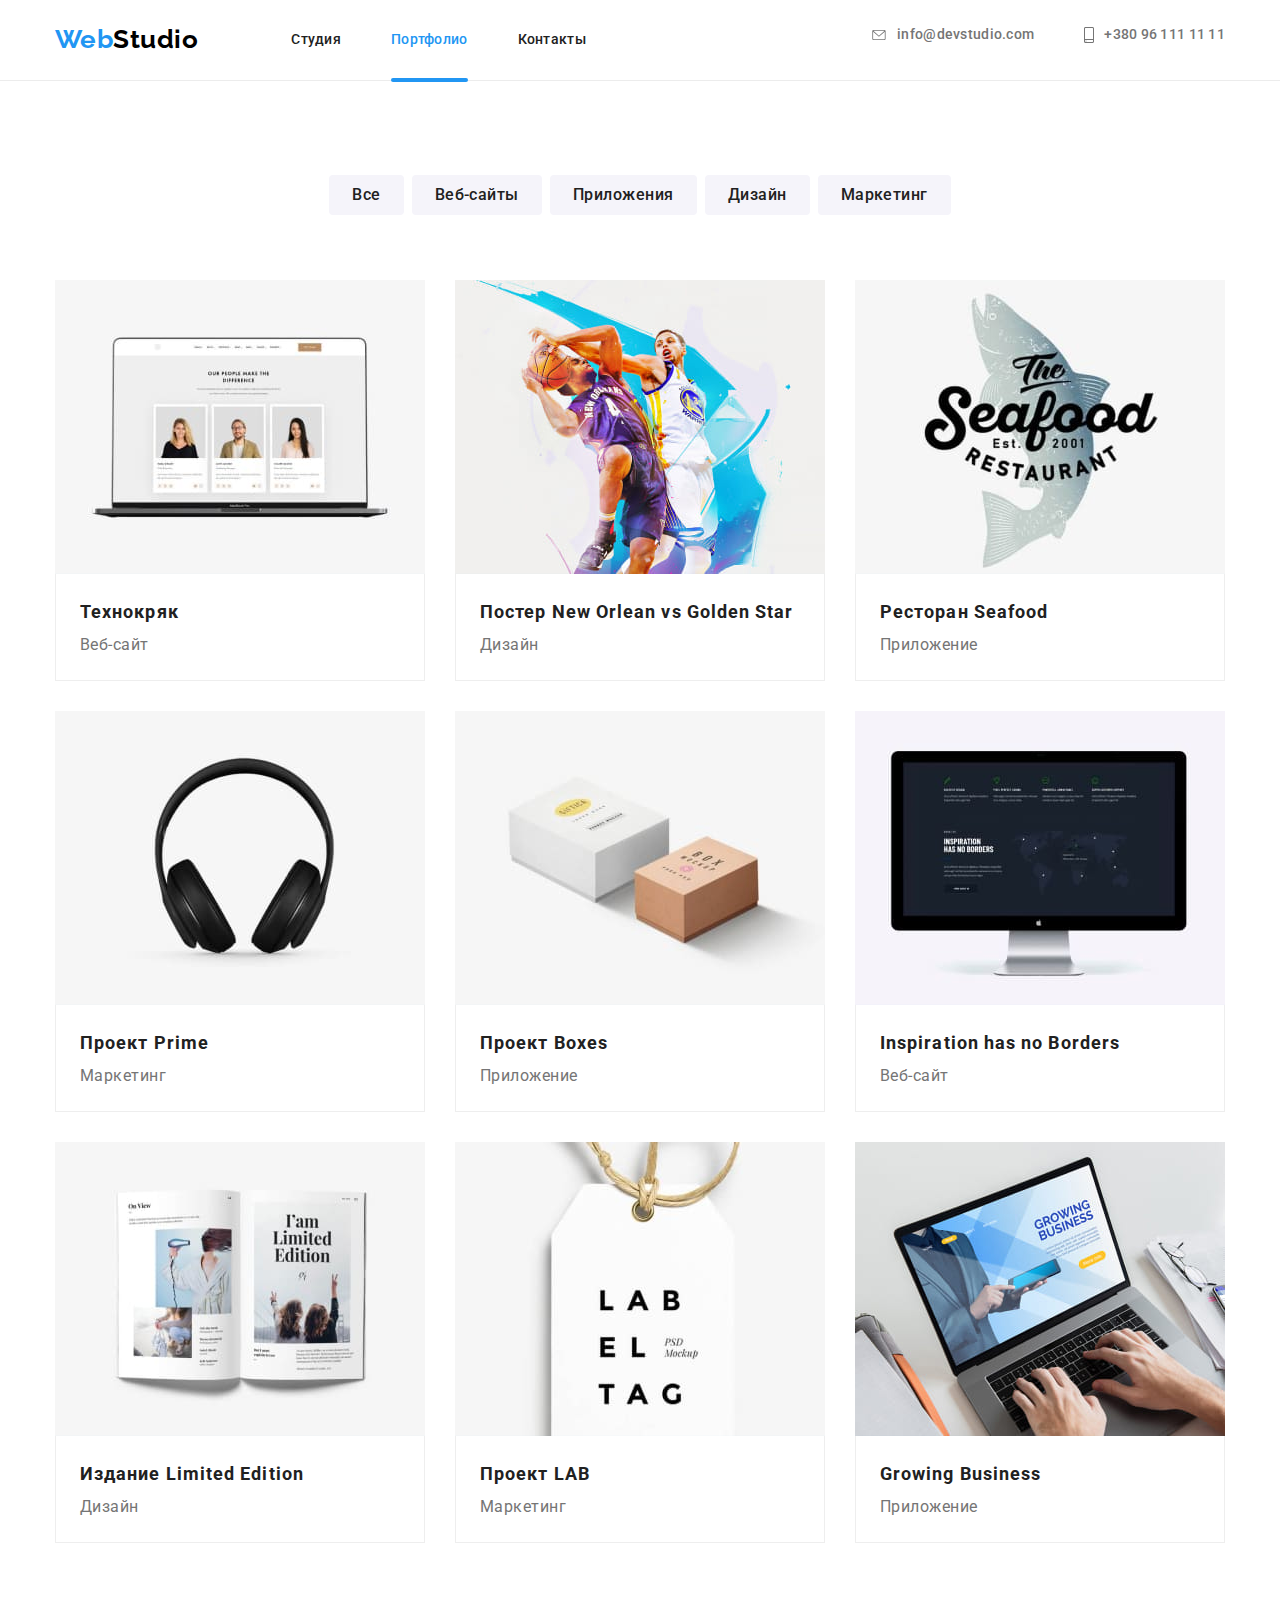
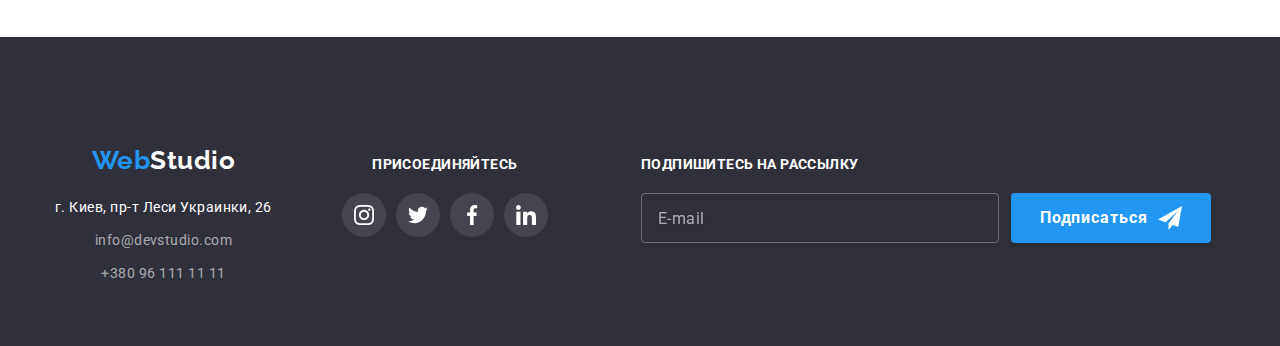
==== commit 5b61bf2b: "corrects errors" ====
--- a/portfolio.html
+++ b/portfolio.html
@@ -32,12 +32,12 @@
           </button>
           <ul class="navigation__list list">
             <li class="navigation__item">
-              <a class="navigation__link link navigation__link--active" href="./index.html"
-                >Студия</a
+              <a class="navigation__link link" href="./index.html">Студия</a>
+            </li>
+            <li class="navigation__item">
+              <a class="navigation__link link navigation__link--active" href="./portfolio.html"
+                >Портфолио</a
               >
-            </li>
-            <li class="navigation__item">
-              <a class="navigation__link link" href="./portfolio.html">Портфолио</a>
             </li>
             <li class="navigation__item"><a class="navigation__link link" href="">Контакты</a></li>
           </ul>
@@ -68,14 +68,16 @@
               </button>
               <ul class="mob-menu_list list">
                 <li class="mob-menu__item">
-                  <a class="mob-menu__link link mob-menu__link--active" href="./index.html"
-                    >Студия</a
+                  <a class="mob-menu__link link" href="./index.html">Студия</a>
+                </li>
+                <li class="mob-menu__item">
+                  <a class="mob-menu__link mob-menu__link--active link" href="./portfolio.html"
+                    >Портфолио</a
                   >
                 </li>
                 <li class="mob-menu__item">
-                  <a class="mob-menu__link link" href="./portfolio.html">Портфолио</a>
-                </li>
-                <li class="mob-menu__item"><a class="mob-menu__link link" href="">Контакты</a></li>
+                  <a class="mob-menu__link link" href="">Контакты</a>
+                </li>
               </ul>
             </div>
             <div>
@@ -137,8 +139,8 @@
                   />
                   <source
                     srcset="
-                      ./images/portfolio/imgcard-tablet.jpg 1x,
-                      ./images/team/imgcard-tablet2x.jpg    2x
+                      ./images/portfolio/imgcard-tablet.jpg   1x,
+                      ./images/portfolio/imgcard-tablet2x.jpg 2x
                     "
                     media="(min-width:768px)"
                   />
@@ -150,7 +152,6 @@
                     media="(min-width:320px)"
                   />
                   <img src="./images/portfolio/imgcard-desk.jpg" alt="фото веб-сайта" />
-                  />
                 </picture>
                 <p class="overlay-text">
                   Технокряк это современная площадка распространения коронавируса. Компании
@@ -175,8 +176,8 @@
                   />
                   <source
                     srcset="
-                      ./images/portfolio/imgcard-tablet-1.jpg 1x,
-                      ./images/team/imgcard-tablet2x-1.jpg    2x
+                      ./images/portfolio/imgcard-tablet-1.jpg   1x,
+                      ./images/portfolio/imgcard-tablet2x-1.jpg 2x
                     "
                     media="(min-width:768px)"
                   />
@@ -188,7 +189,6 @@
                     media="(min-width:320px)"
                   />
                   <img src="./images/portfolio/imgcard-desk-1.jpg" alt="фото дизайна" />
-                  />
                 </picture>
                 <p class="overlay-text">
                   Технокряк это современная площадка распространения коронавируса. Компании
@@ -213,8 +213,8 @@
                   />
                   <source
                     srcset="
-                      ./images/portfolio/imgcard-tablet-2.jpg 1x,
-                      ./images/team/imgcard-tablet2x-2.jpg    2x
+                      ./images/portfolio/imgcard-tablet-2.jpg   1x,
+                      ./images/portfolio/imgcard-tablet2x-2.jpg 2x
                     "
                     media="(min-width:768px)"
                   />
@@ -226,7 +226,6 @@
                     media="(min-width:320px)"
                   />
                   <img src="./images/portfolio/imgcard-desk-2.jpg" alt="фото приложения" />
-                  />
                 </picture>
                 <p class="overlay-text">
                   Технокряк это современная площадка распространения коронавируса. Компании
@@ -251,8 +250,8 @@
                   />
                   <source
                     srcset="
-                      ./images/portfolio/imgcard-tablet-3.jpg 1x,
-                      ./images/team/imgcard-tablet2x-3.jpg    2x
+                      ./images/portfolio/imgcard-tablet-3.jpg   1x,
+                      ./images/portfolio/imgcard-tablet2x-3.jpg 2x
                     "
                     media="(min-width:768px)"
                   />
@@ -264,7 +263,6 @@
                     media="(min-width:320px)"
                   />
                   <img src="./images/portfolio/imgcard-desk-3.jpg" alt="фото маркетинга" />
-                  />
                 </picture>
                 <p class="overlay-text">
                   Технокряк это современная площадка распространения коронавируса. Компании
@@ -289,8 +287,8 @@
                   />
                   <source
                     srcset="
-                      ./images/portfolio/imgcard-tablet-4.jpg 1x,
-                      ./images/team/imgcard-tablet2x-4.jpg    2x
+                      ./images/portfolio/imgcard-tablet-4.jpg   1x,
+                      ./images/portfolio/imgcard-tablet2x-4.jpg 2x
                     "
                     media="(min-width:768px)"
                   />
@@ -302,7 +300,6 @@
                     media="(min-width:320px)"
                   />
                   <img src="./images/portfolio/imgcard-desk-4.jpg" alt="фото приложения" />
-                  />
                 </picture>
                 <p class="overlay-text">
                   Технокряк это современная площадка распространения коронавируса. Компании
@@ -327,8 +324,8 @@
                   />
                   <source
                     srcset="
-                      ./images/portfolio/imgcard-tablet-5.jpg 1x,
-                      ./images/team/imgcard-tablet2x-5.jpg    2x
+                      ./images/portfolio/imgcard-tablet-5.jpg   1x,
+                      ./images/portfolio/imgcard-tablet2x-5.jpg 2x
                     "
                     media="(min-width:768px)"
                   />
@@ -340,7 +337,6 @@
                     media="(min-width:320px)"
                   />
                   <img src="./images/portfolio/imgcard-desk-5.jpg" alt="фото веб-сайта" />
-                  />
                 </picture>
                 <p class="overlay-text">
                   Технокряк это современная площадка распространения коронавируса. Компании
@@ -365,8 +361,8 @@
                   />
                   <source
                     srcset="
-                      ./images/portfolio/imgcard-tablet-6.jpg 1x,
-                      ./images/team/imgcard-tablet2x-6.jpg    2x
+                      ./images/portfolio/imgcard-tablet-6.jpg   1x,
+                      ./images/portfolio/imgcard-tablet2x-6.jpg 2x
                     "
                     media="(min-width:768px)"
                   />
@@ -378,7 +374,6 @@
                     media="(min-width:320px)"
                   />
                   <img src="./images/portfolio/imgcard-desk-6.jpg" alt="фото дизайна" />
-                  />
                 </picture>
                 <p class="overlay-text">
                   Технокряк это современная площадка распространения коронавируса. Компании
@@ -403,8 +398,8 @@
                   />
                   <source
                     srcset="
-                      ./images/portfolio/imgcard-tablet-7.jpg 1x,
-                      ./images/team/imgcard-tablet2x-7.jpg    2x
+                      ./images/portfolio/imgcard-tablet-7.jpg   1x,
+                      ./images/portfolio/imgcard-tablet2x-7.jpg 2x
                     "
                     media="(min-width:768px)"
                   />
@@ -416,7 +411,6 @@
                     media="(min-width:320px)"
                   />
                   <img src="./images/portfolio/imgcard-desk-7.jpg" alt="фото маркетинга" />
-                  />
                 </picture>
                 <p class="overlay-text">
                   Технокряк это современная площадка распространения коронавируса. Компании
@@ -441,8 +435,8 @@
                   />
                   <source
                     srcset="
-                      ./images/portfolio/imgcard-tablet-8.jpg 1x,
-                      ./images/team/imgcard-tablet2x-8.jpg    2x
+                      ./images/portfolio/imgcard-tablet-8.jpg   1x,
+                      ./images/portfolio/imgcard-tablet2x-8.jpg 2x
                     "
                     media="(min-width:768px)"
                   />
@@ -454,7 +448,6 @@
                     media="(min-width:320px)"
                   />
                   <img src="./images/portfolio/imgcard-desk-8.jpg" alt="фото приложения" />
-                  />
                 </picture>
                 <p class="overlay-text">
                   Технокряк это современная площадка распространения коронавируса. Компании
@@ -537,5 +530,6 @@
         </div>
       </div>
     </footer>
+    <script src="./js/mob-menu.js"></script>
   </body>
 </html>
--- a/css/main.min.css
+++ b/css/main.min.css
@@ -1 +1 @@
-ul,h1,h2,h3,p{margin-top:0;margin-bottom:0;padding:0}img{display:block;max-width:100%;height:auto}body{font-family:"Roboto",sans-serif;font-weight:400;letter-spacing:.03em;color:#212121;background-color:#fff}.link{text-decoration:none}.list{list-style:none}.visually-hidden{position:absolute;white-space:nowrap;width:1px;height:1px;overflow:hidden;border:0;padding:0;clip:rect(0 0 0 0);clip-path:inset(50%);margin:-1px}.conteiner{padding:0 15px;margin:0 auto}@media screen and (min-width: 480px){.conteiner{width:480px}}@media screen and (min-width: 768px){.conteiner{width:768px}}@media screen and (min-width: 1200px){.conteiner{width:1200px}}.section{padding:60px 0}@media screen and (min-width: 1200px){.section{padding:94px 0}}.header{border-bottom:1px solid #ececec}@media screen and (min-width: 768px){.header{padding-top:26px;padding-bottom:26px}}@media screen and (min-width: 1200px){.header{padding-top:24px;padding-bottom:25px}}@media screen and (min-width: 768px){.header__conteiner{display:flex;align-items:center}}.header__logo{margin-right:88px;color:#000}@media screen and (min-width: 1200px){.header__logo{margin-right:93px}}.header__contact{display:none}@media screen and (min-width: 768px){.header__contact{display:block;margin-left:auto}}@media screen and (min-width: 1200px){.header__contact{display:flex}}.contact-header__item:not(:last-child){margin-bottom:10px}@media screen and (min-width: 1200px){.contact-header__item:not(:last-child){margin-right:50px}}.contact-header__icon{margin-right:10px;fill:currentColor}.contact-header__link{display:flex;align-items:center;font-weight:500;font-size:12px;line-height:1.17;letter-spacing:.02em;color:#757575;transition:color 250ms cubic-bezier(0.4, 0, 0.2, 1)}.contact-header__link:hover,.contact-header__link:focus{color:#2196f3}@media screen and (min-width: 1200px){.contact-header__link{font-size:14px;line-height:1.14}}.mob-menu_open,.mob-menu_close{display:block;background-color:rgba(0,0,0,0);border:none;margin-left:auto;transition:fill 250ms cubic-bezier(0.4, 0, 0.2, 1)}.mob-menu_open:hover,.mob-menu_open:focus,.mob-menu_close:hover,.mob-menu_close:focus{fill:#2196f3}@media screen and (min-width: 768px){.mob-menu_open,.mob-menu_close{display:none}}.mob-menu{position:fixed;background-color:#fff;top:0;left:0;width:100vw;height:100vh}.mob-menu_box{display:flex;flex-direction:column;height:100%;justify-content:space-between;overflow:scroll}.mob-menu_list{margin-top:8px;margin-left:40px}.mob-menu__item:not(:last-child){margin-bottom:32px}.mob-menu__link{font-weight:500;font-size:40px;line-height:1.17;letter-spacing:.02em;color:#212121}.mob-menu__link--active{color:#2196f3}.mob-menu__contact{margin-left:40px;margin-bottom:64px}.mob-menu__contact-tel{display:block;margin-bottom:32px;font-weight:500;font-size:28px;line-height:1.18;letter-spacing:.02em;color:#2196f3}.mob-menu__contact-mail{font-weight:500;font-size:24px;line-height:1.17;letter-spacing:.02em;color:#757575}.mob-menu__soc{display:flex;flex-wrap:wrap;margin-left:40px;margin-bottom:48px}.mob-menu__soc-item:not(:last-child){padding-right:10px;border-right:1px solid rgba(33,33,33,.2);margin-right:10px}.mob-menu__soc-link{font-weight:500;font-size:18px;line-height:1.22;letter-spacing:.02em;color:#2196f3}.logo{font-family:"Raleway";font-weight:700;font-size:24px;line-height:1.66}@media screen and (min-width: 1200px){.logo{font-size:26px;line-height:1.2}}.logo__label{color:#2196f3}.navigation{display:flex;align-items:center}.navigation__list{display:none}@media screen and (min-width: 768px){.navigation__list{display:flex}}.navigation__item{position:relative}.navigation__item:not(:last-child){margin-right:50px}.navigation__link{font-weight:500;font-size:14px;line-height:1.14;letter-spacing:.02em;color:#212121;transition:color 250ms cubic-bezier(0.4, 0, 0.2, 1)}.navigation__link:hover,.navigation__link:focus{color:#2196f3}.navigation__link--active{color:#2196f3}.navigation__link--active::after{content:"";display:block;position:absolute;top:48px;width:100%;height:4px;background-color:#2196f3;border-radius:2px}.hero{max-width:480px;height:auto;padding:118px 60px;background-image:linear-gradient(rgba(56, 47, 58, 0.4), rgba(56, 47, 58, 0.4)),url(../images/header/mob.jpg);background-position:center;background-repeat:no-repeat;background-size:cover;background-color:#2f303a;text-align:center}@media(min-device-pixel-ratio: 2),(min-resolution: 192dpi),(min-resolution: 2dppx){.hero{background-image:linear-gradient(rgba(56, 47, 58, 0.4), rgba(56, 47, 58, 0.4)),url(../images/header/mob2x.jpg);max-width:480px;height:auto}}@media screen and (min-width: 768px){.hero{max-width:768px;padding:118px 204px;background-image:linear-gradient(rgba(56, 47, 58, 0.4), rgba(56, 47, 58, 0.4)),url(../images/header/tablet.jpg)}}@media screen and (min-width: 768px)and (min-device-pixel-ratio: 2),screen and (min-width: 768px)and (min-resolution: 192dpi),screen and (min-width: 768px)and (min-resolution: 2dppx){.hero{background-image:linear-gradient(rgba(56, 47, 58, 0.4), rgba(56, 47, 58, 0.4)),url(../images/header/tablet2x.jpg)}}@media screen and (min-width: 1200px){.hero{max-width:1600px;height:600px;padding:200px 0;background-image:linear-gradient(rgba(56, 47, 58, 0.4), rgba(56, 47, 58, 0.4)),url(../images/header/desk.jpg)}}@media screen and (min-width: 1200px)and (min-device-pixel-ratio: 2),screen and (min-width: 1200px)and (min-resolution: 192dpi),screen and (min-width: 1200px)and (min-resolution: 2dppx){.hero{background-image:linear-gradient(rgba(56, 47, 58, 0.4), rgba(56, 47, 58, 0.4)),url(../images/header/desk2x.jpg)}}.hero--center{margin-right:auto;margin-left:auto}.hero__title{margin-bottom:30px;font-weight:900;font-size:26px;line-height:1.62;text-align:center;letter-spacing:.06em;text-transform:uppercase;color:#fff}@media screen and (min-width: 1200px){.hero__title{font-size:44px;line-height:1.36}}.hero__btn{transition:background-color 250ms cubic-bezier(0.4, 0, 0.2, 1)}.hero__btn:hover,.hero__btn:focus{background-color:#188ce8}.button{width:200px;height:50px;font-weight:700;font-size:16px;line-height:1.88;letter-spacing:.06em;color:#fff;background-color:#2196f3;box-shadow:0px 4px 4px rgba(0,0,0,.15);border-radius:4px;border:1px solid rgba(0,0,0,0);cursor:pointer}.features{margin-top:-30px}@media screen and (min-width: 768px){.features{display:flex;flex-wrap:wrap;margin-left:-30px}}.features__item{width:100%;margin-top:30px}@media screen and (min-width: 768px){.features__item{margin-left:30px;flex-basis:calc(50% - 30px)}}@media screen and (min-width: 1200px){.features__item{flex-basis:calc(25% - 30px)}}.features__title{margin-bottom:10px;font-weight:700;font-size:14px;line-height:1.14;text-transform:uppercase;text-align:center}@media screen and (min-width: 768px){.features__title{text-align:left}}.features__box{display:flex;justify-content:center;align-items:center;margin-bottom:30px;background-color:#f5f4fa;border-radius:4px;height:120px}.features__text{font-size:14px;line-height:1.71;color:#757575}.work{display:none;padding-bottom:94px}@media screen and (min-width: 1200px){.work{display:block}}.work__title{margin-top:50px;font-weight:700;font-size:36px;line-height:1.17;text-align:center}.work__list{display:flex}.work__item{position:relative}.work__item:not(:last-child){margin-right:30px}.work__text{position:absolute;bottom:0;display:flex;justify-content:center;align-items:center;width:100%;height:70px;font-weight:700;font-size:14px;line-height:1.14;text-align:center;letter-spacing:.03em;text-transform:uppercase;color:#fff;background-color:rgba(47,48,58,.8)}.team{background-color:#f5f4fa}.team__title{margin-bottom:50px;font-weight:700;font-size:28px;line-height:1.17;letter-spacing:.03em;text-align:center}@media screen and (min-width: 1200px){.team__title{font-size:36px}}.team__list{margin-top:-30px}@media screen and (min-width: 768px){.team__list{display:flex;flex-wrap:wrap;margin-left:-30px}}.team__item{margin-top:30px;background:#fff;box-shadow:0px 1px 3px rgba(0,0,0,.12),0px 1px 1px rgba(0,0,0,.14),0px 2px 1px rgba(0,0,0,.2);border-radius:0px 0px 4px 4px}@media screen and (min-width: 768px){.team__item{margin-left:30px;flex-basis:calc(50% - 30px)}}@media screen and (min-width: 1200px){.team__item{flex-basis:calc(25% - 30px)}}.team__img{width:auto}.team-box{padding:30px 0 16px 0}.team-name{margin-bottom:10px;font-weight:500;font-size:16px;line-height:1.19;letter-spacing:.03em;text-align:center}.team-prof{font-size:16px;line-height:1.19;text-align:center;letter-spacing:.03em;color:#757575}.master-soc-list{display:flex;align-items:center;justify-content:center;padding:0 122px 24px 122px}@media screen and (min-width: 768px){.master-soc-list{padding:0 74px 24px 74px}}@media screen and (min-width: 1200px){.master-soc-list{padding:0 32px 30px 32px}}.master-soc-link{width:44px;height:44px;display:flex;justify-content:center;align-items:center;border-radius:50%;fill:#afb1b8;transition:background-color 250ms cubic-bezier(0.4, 0, 0.2, 1),fill 250ms cubic-bezier(0.4, 0, 0.2, 1)}.master-soc-link:hover,.master-soc-link:focus{fill:#fff;background-color:#2196f3}.master-soc-item:not(:last-child){margin-right:10px}.clients{margin-bottom:50px;font-weight:700;font-size:28px;line-height:1.18;text-align:center;letter-spacing:.03em}@media screen and (min-width: 1200px){.clients{font-size:36px;line-height:1.16}}.clients-list{display:flex;flex-wrap:wrap;justify-content:center;margin-left:-30px;margin-top:-30px}.clients-item{width:100%;margin-top:30px;margin-left:30px;flex-basis:calc(50% - 30px)}@media screen and (min-width: 768px){.clients-item{flex-basis:calc(33.3333333333% - 30px)}}@media screen and (min-width: 1200px){.clients-item{flex-basis:calc(16.6666666667% - 30px)}}.clients-link{display:flex;align-items:center;justify-content:center;fill:#afb1b8;width:210px;height:92px;border:1px solid #afb1b8;border-radius:4px;transition:border 250ms cubic-bezier(0.4, 0, 0.2, 1),fill 250ms cubic-bezier(0.4, 0, 0.2, 1)}@media screen and (min-width: 768px){.clients-link{width:226px}}@media screen and (min-width: 1200px){.clients-link{width:170px}}.clients-link:hover,.clients-link:focus{border:1px solid #2196f3;fill:#2196f3}.footer{padding:60px 0;background-color:#2f303a;text-align:center}@media screen and (min-width: 1200px){.footer__conteiner{display:flex;align-items:baseline}}@media screen and (min-width: 768px){.footer__box{display:flex;align-items:baseline;justify-content:space-around}}.footer__logo{margin-bottom:20px;display:inline-block;color:#fff}.footer__text{margin-bottom:9px;font-style:normal;font-size:14px;line-height:1.71;color:#fff}.footer__item:first-child{margin-bottom:9px}.footer__link{display:inline-block;font-style:normal;font-size:14px;line-height:1.71;color:rgba(255,255,255,.6);transition:color 250ms cubic-bezier(0.4, 0, 0.2, 1)}.footer__link:hover,.footer__link:focus{color:#2196f3}@media screen and (min-width: 480px){.footer__socials{margin-top:60px}}@media screen and (min-width: 1200px){.footer__socials{margin-left:70px}}.socials__title{margin-bottom:20px;font-weight:700;font-size:14px;line-height:1.14;letter-spacing:.03em;text-transform:uppercase;color:#fff}.socials__list{display:flex;justify-content:center}.socials__item:not(:last-child){margin-right:10px}.socials__link{width:44px;height:44px;border-radius:50px;display:flex;justify-content:center;align-items:center;fill:#fff;background-color:rgba(255,255,255,.1);transition:background-color 250ms cubic-bezier(0.4, 0, 0.2, 1)}.socials__link:hover,.socials__link:focus{background-color:#2196f3}.footer__subscription{margin-top:60px}@media screen and (min-width: 1200px){.footer__subscription{margin-left:93px;margin-top:0}}.subscription__titel{margin-bottom:20px;font-weight:700;font-size:14px;line-height:1.14;letter-spacing:.03em;text-transform:uppercase;color:#fff}@media screen and (min-width: 1200px){.subscription__titel{text-align:left}}@media screen and (min-width: 1200px){.subscription__form{display:flex;align-items:center}}.subscription__input{display:inline-block;margin-bottom:20px;padding-left:16px;width:100%;height:50px;border:1px solid rgba(255,255,255,.3);filter:drop-shadow(0px 4px 4px rgba(0, 0, 0, 0.15));border-radius:4px;background-color:rgba(0,0,0,0);color:rgba(255,255,255,.6)}@media screen and (min-width: 768px){.subscription__input{width:450px}}@media screen and (min-width: 1200px){.subscription__input{width:358px;margin-right:12px;margin-bottom:0}}.subscription__input::placeholder{font-size:16px;line-height:1.25;letter-spacing:.03em;color:rgba(255,255,255,.6)}.subscription__btn{display:flex;align-items:center;justify-content:center;margin:auto}.subscription__icon{margin-left:10px;fill:#fff}.box-pro{margin-bottom:40px}@media screen and (min-width: 768px){.box-pro{margin-bottom:30px}}@media screen and (min-width: 1200px){.box-pro{margin-bottom:50px}}.projects-btn{display:flex;flex-wrap:wrap}@media screen and (min-width: 768px){.projects-btn{justify-content:center}}.btn-item:not(:last-child){margin-right:8px}.btn-item:not(:last-child):nth-child(-n+3){margin-bottom:15px}.btn{padding:6px 22px;border-radius:4px;border:1px solid rgba(0,0,0,0);font-family:"Roboto";font-weight:500;font-size:16px;line-height:1.62;text-align:center;letter-spacing:.03em;color:#212121;background:#f5f4fa;cursor:pointer;transition:color 250ms cubic-bezier(0.4, 0, 0.2, 1),background-color 250ms cubic-bezier(0.4, 0, 0.2, 1),box-shadow 250ms cubic-bezier(0.4, 0, 0.2, 1),border-radius 250ms cubic-bezier(0.4, 0, 0.2, 1)}.btn:hover,.btn:focus{background-color:#2196f3;color:#fff;box-shadow:0px 3px 1px rgba(0,0,0,.1),0px 1px 2px rgba(0,0,0,.08),0px 2px 2px rgba(0,0,0,.12);border-radius:4px}.projects-list{padding:0;margin:0;display:flex;flex-wrap:wrap;margin-top:-30px;margin-left:-30px}.projects-item{flex-basis:calc(100% - 30px);margin-top:30px;margin-left:30px;cursor:pointer;transition:box-shadow 250ms cubic-bezier(0.4, 0, 0.2, 1)}.projects-item:hover,.projects-item:focus{box-shadow:0px 1px 1px rgba(0,0,0,.12),0px 4px 4px rgba(0,0,0,.06),1px 4px 6px rgba(0,0,0,.16)}@media screen and (min-width: 768px){.projects-item{flex-basis:calc(50% - 30px)}}@media screen and (min-width: 1200px){.projects-item{flex-basis:calc(33.3333333333% - 30px)}}.projects-overlay{position:relative;overflow:hidden}.overlay-text{position:absolute;top:0;left:0;height:100%;padding:63px 24px;font-size:18px;line-height:1.56;letter-spacing:.03em;color:#fff;background-color:rgba(33,150,243,.9);transform:translateY(100%);transition:transform 250ms cubic-bezier(0.4, 0, 0.2, 1)}.projects-item:hover .overlay-text{transform:translateY(0)}.card-box{padding:20px 24px;border-width:0 1px 1px 1px;border-style:solid;border-color:#eee}.project-h{font-size:18px;line-height:2;letter-spacing:.06em}.project-text{font-size:16px;line-height:1.88;color:#757575}.backdrop{position:fixed;overflow:scroll;top:0;left:0;width:100%;height:100%;background-color:rgba(0,0,0,.2);transition:opacity 250ms cubic-bezier(0.4, 0, 0.2, 1),visibility 250ms cubic-bezier(0.4, 0, 0.2, 1)}.backdrop.is-hidden .modal{transform:scale(1.5)}.modal{margin-top:93px;position:absolute;top:50%;left:50%;transform:translate(-50%, -50%) scale(1);padding:40px;width:100%;max-width:450px;height:609px;background:#fff;box-shadow:0px 1px 3px rgba(0,0,0,.12),0px 1px 1px rgba(0,0,0,.14),0px 2px 1px rgba(0,0,0,.2);border-radius:4px;transition:transform 250ms cubic-bezier(0.4, 0, 0.2, 1)}@media screen and (min-width: 768px){.modal{margin-top:208px}}@media screen and (min-width: 1200px){.modal{max-width:528px;height:581px;margin-top:0}}.modal-btm{position:absolute;top:8px;right:8px;display:flex;justify-content:center;align-items:center;width:30px;height:30px;background-color:#fff;border:1px solid rgba(0,0,0,.1);border-radius:50%;cursor:pointer;fill:#000}.modal-btm:hover,.modal-btm:focus{fill:#2196f3}.is-hidden{opacity:0;pointer-events:none;visibility:hidden}.modal-text{margin-bottom:12px;font-weight:700;font-size:20px;line-height:1.15;text-align:center;letter-spacing:.03em}.modal-label{font-size:12px;line-height:1.16;letter-spacing:.01em;color:#757575}.label-name{display:inline-block;margin-bottom:4px}.modal-input{position:relative;padding-left:42px;width:100%;height:40px;border:1px solid rgba(33,33,33,.2);box-sizing:border-box;border-radius:4px;cursor:pointer;transition:border 250ms cubic-bezier(0.4, 0, 0.2, 1),outline 250ms cubic-bezier(0.4, 0, 0.2, 1)}.modal-label:focus-within .modal-input{border:1px solid #2196f3;outline:rgba(0,0,0,0)}.input-wrap{position:relative;margin-bottom:10px}.modal-input-icon{position:absolute;top:50%;left:12px;transition:fill 250ms cubic-bezier(0.4, 0, 0.2, 1)}.modal-label:focus-within .modal-input-icon{fill:#2196f3}.modal-textarea{padding:12px 16px;margin-bottom:20px;width:100%;height:120px;resize:none;border:1px solid rgba(33,33,33,.2);box-sizing:border-box;border-radius:4px;transition:border 250ms cubic-bezier(0.4, 0, 0.2, 1),outline 250ms cubic-bezier(0.4, 0, 0.2, 1)}.modal-textarea::placeholder{font-size:12px;line-height:1.16;letter-spacing:.01em;color:rgba(117,117,117,.5)}.modal-label:focus-within .modal-textarea{border:1px solid #2196f3;outline:rgba(0,0,0,0)}.modal-checkbox{display:flex;align-items:center;justify-content:center;margin-bottom:20px;font-weight:400;font-size:14px;line-height:1.71;letter-spacing:.03em;color:#757575}.checkbox-icon{display:inline-block;margin-right:7px;width:16px;height:15px;border:2px solid #212121;border-radius:3px;background-image:url(../images/icon/Vector.svg);background-repeat:no-repeat;background-size:contain;background-position:50% 50%;transition:border 250ms cubic-bezier(0.4, 0, 0.2, 1),background-color 250ms cubic-bezier(0.4, 0, 0.2, 1)}.modal-check:checked+.checkbox-icon{background-color:#2196f3;border:rgba(0,0,0,0)}.checkbox-text{text-decoration:underline;color:#2196f3}.modal-button{display:block;margin-right:auto;margin-left:auto;width:200px;height:50px;font-weight:700;font-size:16px;line-height:1.88;letter-spacing:.06em;box-shadow:0px 4px 4px rgba(0,0,0,.15);border-radius:4px;background-color:#2196f3;color:#fff;border:rgba(0,0,0,0);text-align:center;cursor:pointer;transition:background-color 250ms cubic-bezier(0.4, 0, 0.2, 1)}.modal-button:focus,.modal-button:hover{background:#188ce8}/*# sourceMappingURL=main.min.css.map */+ul,h1,h2,h3,p{margin-top:0;margin-bottom:0;padding:0}img{display:block;max-width:100%;height:auto}body{font-family:"Roboto",sans-serif;font-weight:400;letter-spacing:.03em;color:#212121;background-color:#fff}.link{text-decoration:none}.list{list-style:none}.visually-hidden{position:absolute;white-space:nowrap;width:1px;height:1px;overflow:hidden;border:0;padding:0;clip:rect(0 0 0 0);clip-path:inset(50%);margin:-1px}.conteiner{padding:0 15px;margin:0 auto}@media screen and (min-width: 480px){.conteiner{width:480px}}@media screen and (min-width: 768px){.conteiner{width:768px}}@media screen and (min-width: 1200px){.conteiner{width:1200px}}.section{padding:60px 0}@media screen and (min-width: 1200px){.section{padding:94px 0}}.header{border-bottom:1px solid #ececec}@media screen and (min-width: 768px){.header{padding-top:26px;padding-bottom:26px}}@media screen and (min-width: 1200px){.header{padding-top:24px;padding-bottom:25px}}@media screen and (min-width: 768px){.header__conteiner{display:flex;align-items:center}}.header__logo{margin-right:88px;color:#000}@media screen and (min-width: 1200px){.header__logo{margin-right:93px}}.header__contact{display:none}@media screen and (min-width: 768px){.header__contact{display:block;margin-left:auto}}@media screen and (min-width: 1200px){.header__contact{display:flex}}.contact-header__item:not(:last-child){margin-bottom:10px}@media screen and (min-width: 1200px){.contact-header__item:not(:last-child){margin-right:50px}}.contact-header__icon{margin-right:10px;fill:currentColor}.contact-header__link{display:flex;align-items:center;font-weight:500;font-size:12px;line-height:1.17;letter-spacing:.02em;color:#757575;transition:color 250ms cubic-bezier(0.4, 0, 0.2, 1)}.contact-header__link:hover,.contact-header__link:focus{color:#2196f3}@media screen and (min-width: 1200px){.contact-header__link{font-size:14px;line-height:1.14}}.mob-menu_open,.mob-menu_close{display:block;background-color:rgba(0,0,0,0);border:none;margin-left:auto;transition:fill 250ms cubic-bezier(0.4, 0, 0.2, 1)}.mob-menu_open:hover,.mob-menu_open:focus,.mob-menu_close:hover,.mob-menu_close:focus{fill:#2196f3}@media screen and (min-width: 768px){.mob-menu_open,.mob-menu_close{display:none}}.mob-menu{position:fixed;background-color:#fff;top:0;left:0;width:100vw;height:100vh;z-index:5}.mob-menu_box{display:flex;flex-direction:column;height:100%;justify-content:space-between;overflow:scroll}.mob-menu_list{margin-top:8px;margin-left:40px}.mob-menu__item:not(:last-child){margin-bottom:32px}.mob-menu__link{font-weight:500;font-size:40px;line-height:1.17;letter-spacing:.02em;color:#212121}.mob-menu__link--active{color:#2196f3}.mob-menu__contact{margin-left:40px;margin-bottom:64px}.mob-menu__contact-tel{display:block;margin-bottom:32px;font-weight:500;font-size:28px;line-height:1.18;letter-spacing:.02em;color:#2196f3}.mob-menu__contact-mail{font-weight:500;font-size:24px;line-height:1.17;letter-spacing:.02em;color:#757575}.mob-menu__soc{display:flex;flex-wrap:wrap;margin-left:40px;margin-bottom:48px}.mob-menu__soc-item:not(:last-child){padding-right:10px;border-right:1px solid rgba(33,33,33,.2);margin-right:10px}.mob-menu__soc-link{font-weight:500;font-size:18px;line-height:1.22;letter-spacing:.02em;color:#2196f3}.logo{font-family:"Raleway";font-weight:700;font-size:24px;line-height:1.66}@media screen and (min-width: 1200px){.logo{font-size:26px;line-height:1.2}}.logo__label{color:#2196f3}.navigation{display:flex;align-items:center}.navigation__list{display:none}@media screen and (min-width: 768px){.navigation__list{display:flex}}.navigation__item{position:relative}.navigation__item:not(:last-child){margin-right:50px}.navigation__link{font-weight:500;font-size:14px;line-height:1.14;letter-spacing:.02em;color:#212121;transition:color 250ms cubic-bezier(0.4, 0, 0.2, 1)}.navigation__link:hover,.navigation__link:focus{color:#2196f3}.navigation__link--active{color:#2196f3}.navigation__link--active::after{content:"";display:block;position:absolute;top:48px;width:100%;height:4px;background-color:#2196f3;border-radius:2px}.hero{max-width:480px;height:auto;padding:118px 60px;background-image:linear-gradient(rgba(56, 47, 58, 0.4), rgba(56, 47, 58, 0.4)),url(../images/header/mob.jpg);background-position:center;background-repeat:no-repeat;background-size:cover;background-color:#2f303a;text-align:center}@media(min-device-pixel-ratio: 2),(min-resolution: 192dpi),(min-resolution: 2dppx){.hero{background-image:linear-gradient(rgba(56, 47, 58, 0.4), rgba(56, 47, 58, 0.4)),url(../images/header/mob2x.jpg);max-width:480px;height:auto}}@media screen and (min-width: 768px){.hero{max-width:768px;padding:118px 204px;background-image:linear-gradient(rgba(56, 47, 58, 0.4), rgba(56, 47, 58, 0.4)),url(../images/header/tablet.jpg)}}@media screen and (min-width: 768px)and (min-device-pixel-ratio: 2),screen and (min-width: 768px)and (min-resolution: 192dpi),screen and (min-width: 768px)and (min-resolution: 2dppx){.hero{background-image:linear-gradient(rgba(56, 47, 58, 0.4), rgba(56, 47, 58, 0.4)),url(../images/header/tablet2x.jpg)}}@media screen and (min-width: 1200px){.hero{max-width:1600px;height:600px;padding:200px 0;background-image:linear-gradient(rgba(56, 47, 58, 0.4), rgba(56, 47, 58, 0.4)),url(../images/header/desk.jpg)}}@media screen and (min-width: 1200px)and (min-device-pixel-ratio: 2),screen and (min-width: 1200px)and (min-resolution: 192dpi),screen and (min-width: 1200px)and (min-resolution: 2dppx){.hero{background-image:linear-gradient(rgba(56, 47, 58, 0.4), rgba(56, 47, 58, 0.4)),url(../images/header/desk2x.jpg)}}.hero--center{margin-right:auto;margin-left:auto}.hero__title{margin-bottom:30px;font-weight:900;font-size:26px;line-height:1.62;text-align:center;letter-spacing:.06em;text-transform:uppercase;color:#fff}@media screen and (min-width: 1200px){.hero__title{font-size:44px;line-height:1.36}}.hero__btn{transition:background-color 250ms cubic-bezier(0.4, 0, 0.2, 1)}.hero__btn:hover,.hero__btn:focus{background-color:#188ce8}.button{width:200px;height:50px;font-weight:700;font-size:16px;line-height:1.88;letter-spacing:.06em;color:#fff;background-color:#2196f3;box-shadow:0px 4px 4px rgba(0,0,0,.15);border-radius:4px;border:1px solid rgba(0,0,0,0);cursor:pointer}.features{margin-top:-30px}@media screen and (min-width: 768px){.features{display:flex;flex-wrap:wrap;margin-left:-30px}}.features__item{width:100%;margin-top:30px}@media screen and (min-width: 768px){.features__item{margin-left:30px;flex-basis:calc(50% - 30px)}}@media screen and (min-width: 1200px){.features__item{flex-basis:calc(25% - 30px)}}.features__title{margin-bottom:10px;font-weight:700;font-size:14px;line-height:1.14;text-transform:uppercase;text-align:center}@media screen and (min-width: 768px){.features__title{text-align:left}}.features__box{display:flex;justify-content:center;align-items:center;margin-bottom:30px;background-color:#f5f4fa;border-radius:4px;height:120px}.features__text{font-size:14px;line-height:1.71;color:#757575}.work{display:none;padding-bottom:94px}@media screen and (min-width: 1200px){.work{display:block}}.work__title{margin-top:50px;font-weight:700;font-size:36px;line-height:1.17;text-align:center}.work__list{display:flex}.work__item{position:relative}.work__item:not(:last-child){margin-right:30px}.work__text{position:absolute;bottom:0;display:flex;justify-content:center;align-items:center;width:100%;height:70px;font-weight:700;font-size:14px;line-height:1.14;text-align:center;letter-spacing:.03em;text-transform:uppercase;color:#fff;background-color:rgba(47,48,58,.8)}.team{background-color:#f5f4fa}.team__title{margin-bottom:50px;font-weight:700;font-size:28px;line-height:1.17;letter-spacing:.03em;text-align:center}@media screen and (min-width: 1200px){.team__title{font-size:36px}}.team__list{margin-top:-30px}@media screen and (min-width: 768px){.team__list{display:flex;flex-wrap:wrap;margin-left:-30px}}.team__item{margin-top:30px;background:#fff;box-shadow:0px 1px 3px rgba(0,0,0,.12),0px 1px 1px rgba(0,0,0,.14),0px 2px 1px rgba(0,0,0,.2);border-radius:0px 0px 4px 4px}@media screen and (min-width: 768px){.team__item{margin-left:30px;flex-basis:calc(50% - 30px)}}@media screen and (min-width: 1200px){.team__item{flex-basis:calc(25% - 30px)}}.team__img{width:auto}.team-box{padding:30px 0 16px 0}.team-name{margin-bottom:10px;font-weight:500;font-size:16px;line-height:1.19;letter-spacing:.03em;text-align:center}.team-prof{font-size:16px;line-height:1.19;text-align:center;letter-spacing:.03em;color:#757575}.master-soc-list{display:flex;align-items:center;justify-content:center;padding:0 122px 24px 122px}@media screen and (min-width: 768px){.master-soc-list{padding:0 74px 24px 74px}}@media screen and (min-width: 1200px){.master-soc-list{padding:0 32px 30px 32px}}.master-soc-link{width:44px;height:44px;display:flex;justify-content:center;align-items:center;border-radius:50%;fill:#afb1b8;transition:background-color 250ms cubic-bezier(0.4, 0, 0.2, 1),fill 250ms cubic-bezier(0.4, 0, 0.2, 1)}.master-soc-link:hover,.master-soc-link:focus{fill:#fff;background-color:#2196f3}.master-soc-item:not(:last-child){margin-right:10px}.clients{margin-bottom:50px;font-weight:700;font-size:28px;line-height:1.18;text-align:center;letter-spacing:.03em}@media screen and (min-width: 1200px){.clients{font-size:36px;line-height:1.16}}.clients-list{display:flex;flex-wrap:wrap;justify-content:center;margin-left:-30px;margin-top:-30px}.clients-item{width:100%;margin-top:30px;margin-left:30px;flex-basis:calc(50% - 30px)}@media screen and (min-width: 768px){.clients-item{flex-basis:calc(33.3333333333% - 30px)}}@media screen and (min-width: 1200px){.clients-item{flex-basis:calc(16.6666666667% - 30px)}}.clients-link{display:flex;align-items:center;justify-content:center;fill:#afb1b8;width:210px;height:92px;border:1px solid #afb1b8;border-radius:4px;transition:border 250ms cubic-bezier(0.4, 0, 0.2, 1),fill 250ms cubic-bezier(0.4, 0, 0.2, 1)}@media screen and (min-width: 768px){.clients-link{width:226px}}@media screen and (min-width: 1200px){.clients-link{width:170px}}.clients-link:hover,.clients-link:focus{border:1px solid #2196f3;fill:#2196f3}.footer{padding:60px 0;background-color:#2f303a;text-align:center}@media screen and (min-width: 1200px){.footer__conteiner{display:flex;align-items:baseline}}@media screen and (min-width: 768px){.footer__box{display:flex;align-items:baseline;justify-content:space-around}}.footer__logo{margin-bottom:20px;display:inline-block;color:#fff}.footer__text{margin-bottom:9px;font-style:normal;font-size:14px;line-height:1.71;color:#fff}.footer__item:first-child{margin-bottom:9px}.footer__link{display:inline-block;font-style:normal;font-size:14px;line-height:1.71;color:rgba(255,255,255,.6);transition:color 250ms cubic-bezier(0.4, 0, 0.2, 1)}.footer__link:hover,.footer__link:focus{color:#2196f3}@media screen and (min-width: 480px){.footer__socials{margin-top:60px}}@media screen and (min-width: 1200px){.footer__socials{margin-left:70px}}.socials__title{margin-bottom:20px;font-weight:700;font-size:14px;line-height:1.14;letter-spacing:.03em;text-transform:uppercase;color:#fff}.socials__list{display:flex;justify-content:center}.socials__item:not(:last-child){margin-right:10px}.socials__link{width:44px;height:44px;border-radius:50px;display:flex;justify-content:center;align-items:center;fill:#fff;background-color:rgba(255,255,255,.1);transition:background-color 250ms cubic-bezier(0.4, 0, 0.2, 1)}.socials__link:hover,.socials__link:focus{background-color:#2196f3}.footer__subscription{margin-top:60px}@media screen and (min-width: 1200px){.footer__subscription{margin-left:93px;margin-top:0}}.subscription__titel{margin-bottom:20px;font-weight:700;font-size:14px;line-height:1.14;letter-spacing:.03em;text-transform:uppercase;color:#fff}@media screen and (min-width: 1200px){.subscription__titel{text-align:left}}@media screen and (min-width: 1200px){.subscription__form{display:flex;align-items:center}}.subscription__input{display:inline-block;margin-bottom:20px;padding-left:16px;width:100%;height:50px;border:1px solid rgba(255,255,255,.3);filter:drop-shadow(0px 4px 4px rgba(0, 0, 0, 0.15));border-radius:4px;background-color:rgba(0,0,0,0);color:rgba(255,255,255,.6)}@media screen and (min-width: 768px){.subscription__input{width:450px}}@media screen and (min-width: 1200px){.subscription__input{width:358px;margin-right:12px;margin-bottom:0}}.subscription__input::placeholder{font-size:16px;line-height:1.25;letter-spacing:.03em;color:rgba(255,255,255,.6)}.subscription__btn{display:flex;align-items:center;justify-content:center;margin:auto}.subscription__icon{margin-left:10px;fill:#fff}.box-pro{margin-bottom:40px}@media screen and (min-width: 768px){.box-pro{margin-bottom:30px}}@media screen and (min-width: 1200px){.box-pro{margin-bottom:50px}}.projects-btn{display:flex;flex-wrap:wrap}@media screen and (min-width: 768px){.projects-btn{justify-content:center}}.btn-item:not(:last-child){margin-right:8px}.btn-item:not(:last-child):nth-child(-n+3){margin-bottom:15px}.btn{padding:6px 22px;border-radius:4px;border:1px solid rgba(0,0,0,0);font-family:"Roboto";font-weight:500;font-size:16px;line-height:1.62;text-align:center;letter-spacing:.03em;color:#212121;background:#f5f4fa;cursor:pointer;transition:color 250ms cubic-bezier(0.4, 0, 0.2, 1),background-color 250ms cubic-bezier(0.4, 0, 0.2, 1),box-shadow 250ms cubic-bezier(0.4, 0, 0.2, 1),border-radius 250ms cubic-bezier(0.4, 0, 0.2, 1)}.btn:hover,.btn:focus{background-color:#2196f3;color:#fff;box-shadow:0px 3px 1px rgba(0,0,0,.1),0px 1px 2px rgba(0,0,0,.08),0px 2px 2px rgba(0,0,0,.12);border-radius:4px}.projects-list{padding:0;margin:0;display:flex;flex-wrap:wrap;margin-top:-30px;margin-left:-30px}.projects-item{flex-basis:calc(100% - 30px);margin-top:30px;margin-left:30px;cursor:pointer;transition:box-shadow 250ms cubic-bezier(0.4, 0, 0.2, 1)}.projects-item:hover,.projects-item:focus{box-shadow:0px 1px 1px rgba(0,0,0,.12),0px 4px 4px rgba(0,0,0,.06),1px 4px 6px rgba(0,0,0,.16)}@media screen and (min-width: 768px){.projects-item{flex-basis:calc(50% - 30px)}}@media screen and (min-width: 1200px){.projects-item{flex-basis:calc(33.3333333333% - 30px)}}.projects-overlay{position:relative;overflow:hidden}.overlay-text{position:absolute;top:0;left:0;height:100%;padding:63px 24px;font-size:18px;line-height:1.56;letter-spacing:.03em;color:#fff;background-color:rgba(33,150,243,.9);transform:translateY(100%);transition:transform 250ms cubic-bezier(0.4, 0, 0.2, 1)}.projects-item:hover .overlay-text{transform:translateY(0)}.card-box{padding:20px 24px;border-width:0 1px 1px 1px;border-style:solid;border-color:#eee}.project-h{font-size:18px;line-height:2;letter-spacing:.06em}.project-text{font-size:16px;line-height:1.88;color:#757575}.backdrop{position:fixed;overflow:scroll;top:0;left:0;width:100%;height:100%;background-color:rgba(0,0,0,.2);transition:opacity 250ms cubic-bezier(0.4, 0, 0.2, 1),visibility 250ms cubic-bezier(0.4, 0, 0.2, 1)}.backdrop.is-hidden .modal{transform:scale(1.5)}.modal{margin-top:93px;position:absolute;top:50%;left:50%;transform:translate(-50%, -50%) scale(1);padding:40px;width:100%;max-width:450px;height:609px;background:#fff;box-shadow:0px 1px 3px rgba(0,0,0,.12),0px 1px 1px rgba(0,0,0,.14),0px 2px 1px rgba(0,0,0,.2);border-radius:4px;transition:transform 250ms cubic-bezier(0.4, 0, 0.2, 1)}@media screen and (min-width: 768px){.modal{margin-top:208px}}@media screen and (min-width: 1200px){.modal{max-width:528px;height:581px;margin-top:0}}.modal-btm{position:absolute;top:8px;right:8px;display:flex;justify-content:center;align-items:center;width:30px;height:30px;background-color:#fff;border:1px solid rgba(0,0,0,.1);border-radius:50%;cursor:pointer;fill:#000}.modal-btm:hover,.modal-btm:focus{fill:#2196f3}.is-hidden{opacity:0;pointer-events:none;visibility:hidden}.modal-text{margin-bottom:12px;font-weight:700;font-size:20px;line-height:1.15;text-align:center;letter-spacing:.03em}.modal-label{font-size:12px;line-height:1.16;letter-spacing:.01em;color:#757575}.label-name{display:inline-block;margin-bottom:4px}.modal-input{position:relative;padding-left:42px;width:100%;height:40px;border:1px solid rgba(33,33,33,.2);box-sizing:border-box;border-radius:4px;cursor:pointer;transition:border 250ms cubic-bezier(0.4, 0, 0.2, 1),outline 250ms cubic-bezier(0.4, 0, 0.2, 1)}.modal-label:focus-within .modal-input{border:1px solid #2196f3;outline:rgba(0,0,0,0)}.input-wrap{position:relative;margin-bottom:10px}.modal-input-icon{position:absolute;top:50%;left:12px;transition:fill 250ms cubic-bezier(0.4, 0, 0.2, 1)}.modal-label:focus-within .modal-input-icon{fill:#2196f3}.modal-textarea{padding:12px 16px;margin-bottom:20px;width:100%;height:120px;resize:none;border:1px solid rgba(33,33,33,.2);box-sizing:border-box;border-radius:4px;transition:border 250ms cubic-bezier(0.4, 0, 0.2, 1),outline 250ms cubic-bezier(0.4, 0, 0.2, 1)}.modal-textarea::placeholder{font-size:12px;line-height:1.16;letter-spacing:.01em;color:rgba(117,117,117,.5)}.modal-label:focus-within .modal-textarea{border:1px solid #2196f3;outline:rgba(0,0,0,0)}.modal-checkbox{display:flex;align-items:center;justify-content:center;margin-bottom:20px;font-weight:400;font-size:14px;line-height:1.71;letter-spacing:.03em;color:#757575}.checkbox-icon{display:inline-block;margin-right:7px;width:16px;height:15px;border:2px solid #212121;border-radius:3px;background-image:url(../images/icon/Vector.svg);background-repeat:no-repeat;background-size:contain;background-position:50% 50%;transition:border 250ms cubic-bezier(0.4, 0, 0.2, 1),background-color 250ms cubic-bezier(0.4, 0, 0.2, 1)}.modal-check:checked+.checkbox-icon{background-color:#2196f3;border:rgba(0,0,0,0)}.checkbox-text{text-decoration:underline;color:#2196f3}.modal-button{display:block;margin-right:auto;margin-left:auto;width:200px;height:50px;font-weight:700;font-size:16px;line-height:1.88;letter-spacing:.06em;box-shadow:0px 4px 4px rgba(0,0,0,.15);border-radius:4px;background-color:#2196f3;color:#fff;border:rgba(0,0,0,0);text-align:center;cursor:pointer;transition:background-color 250ms cubic-bezier(0.4, 0, 0.2, 1)}.modal-button:focus,.modal-button:hover{background:#188ce8}/*# sourceMappingURL=main.min.css.map */